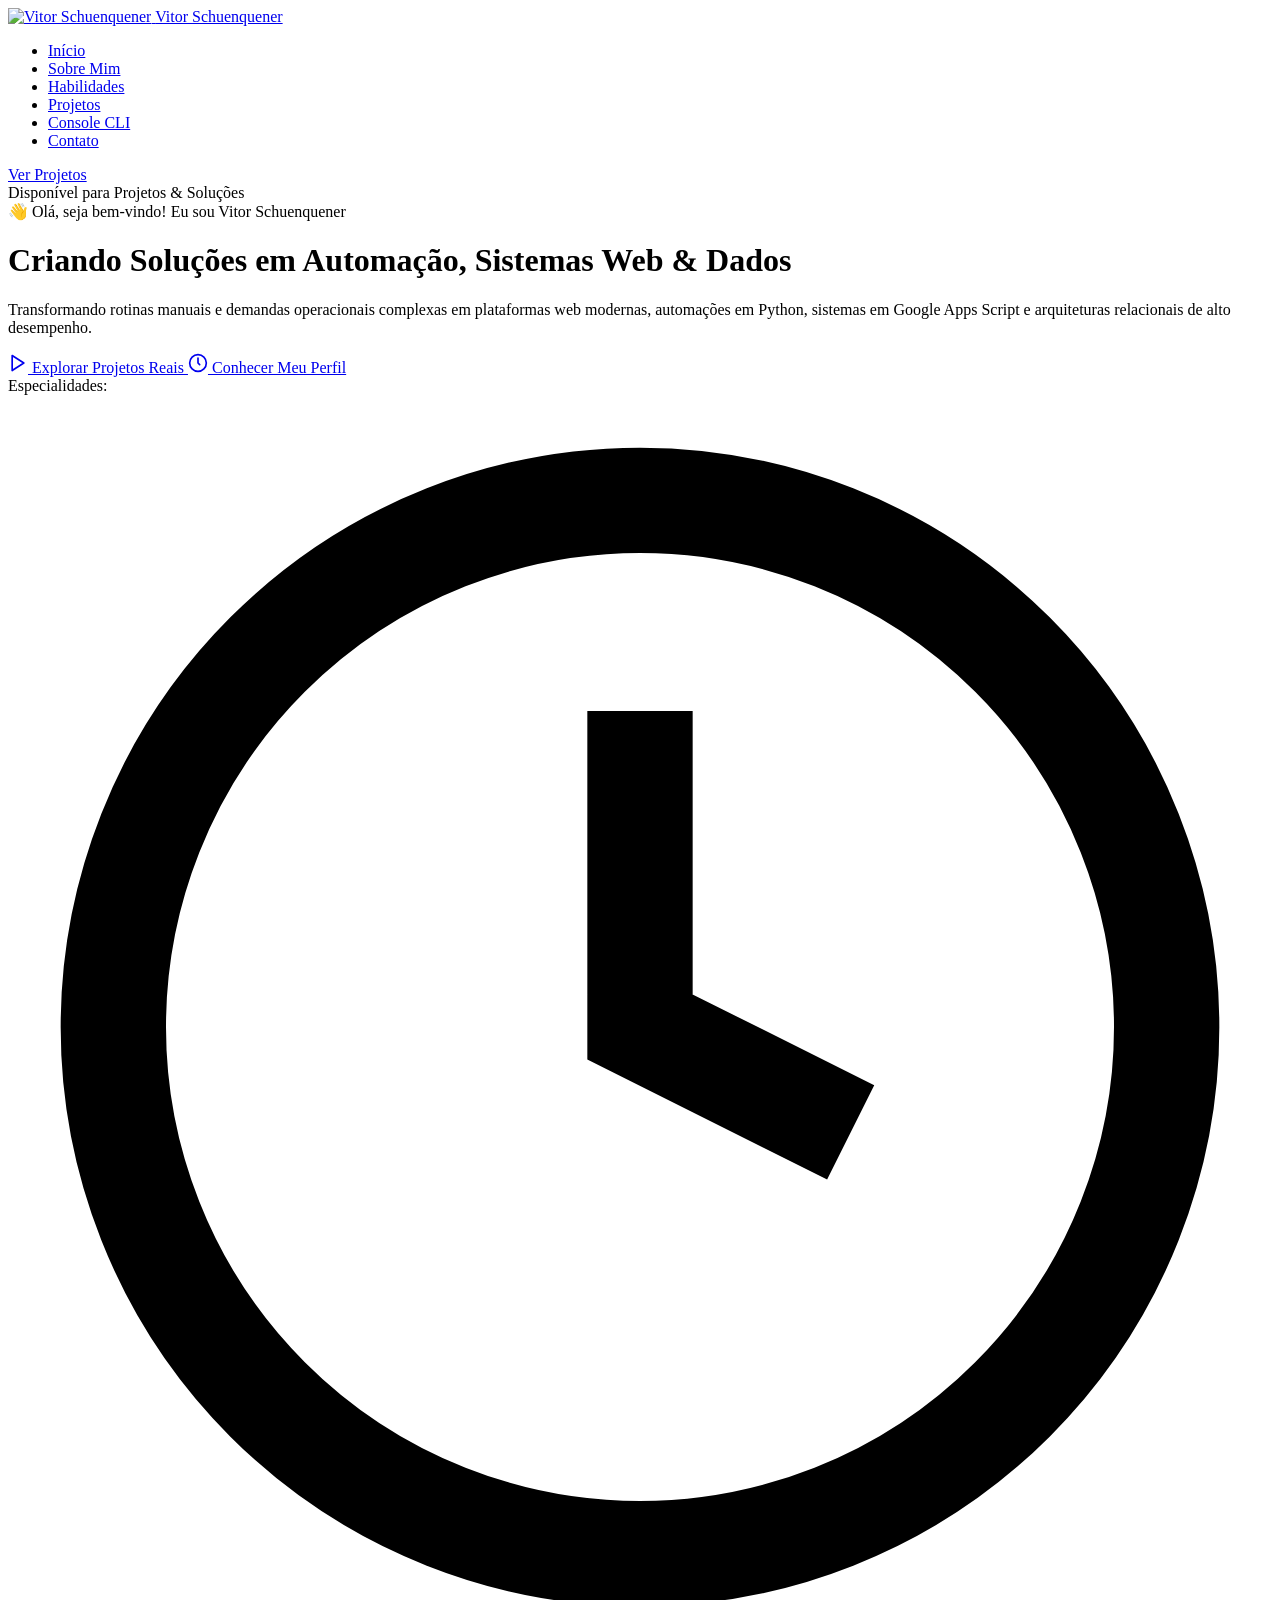
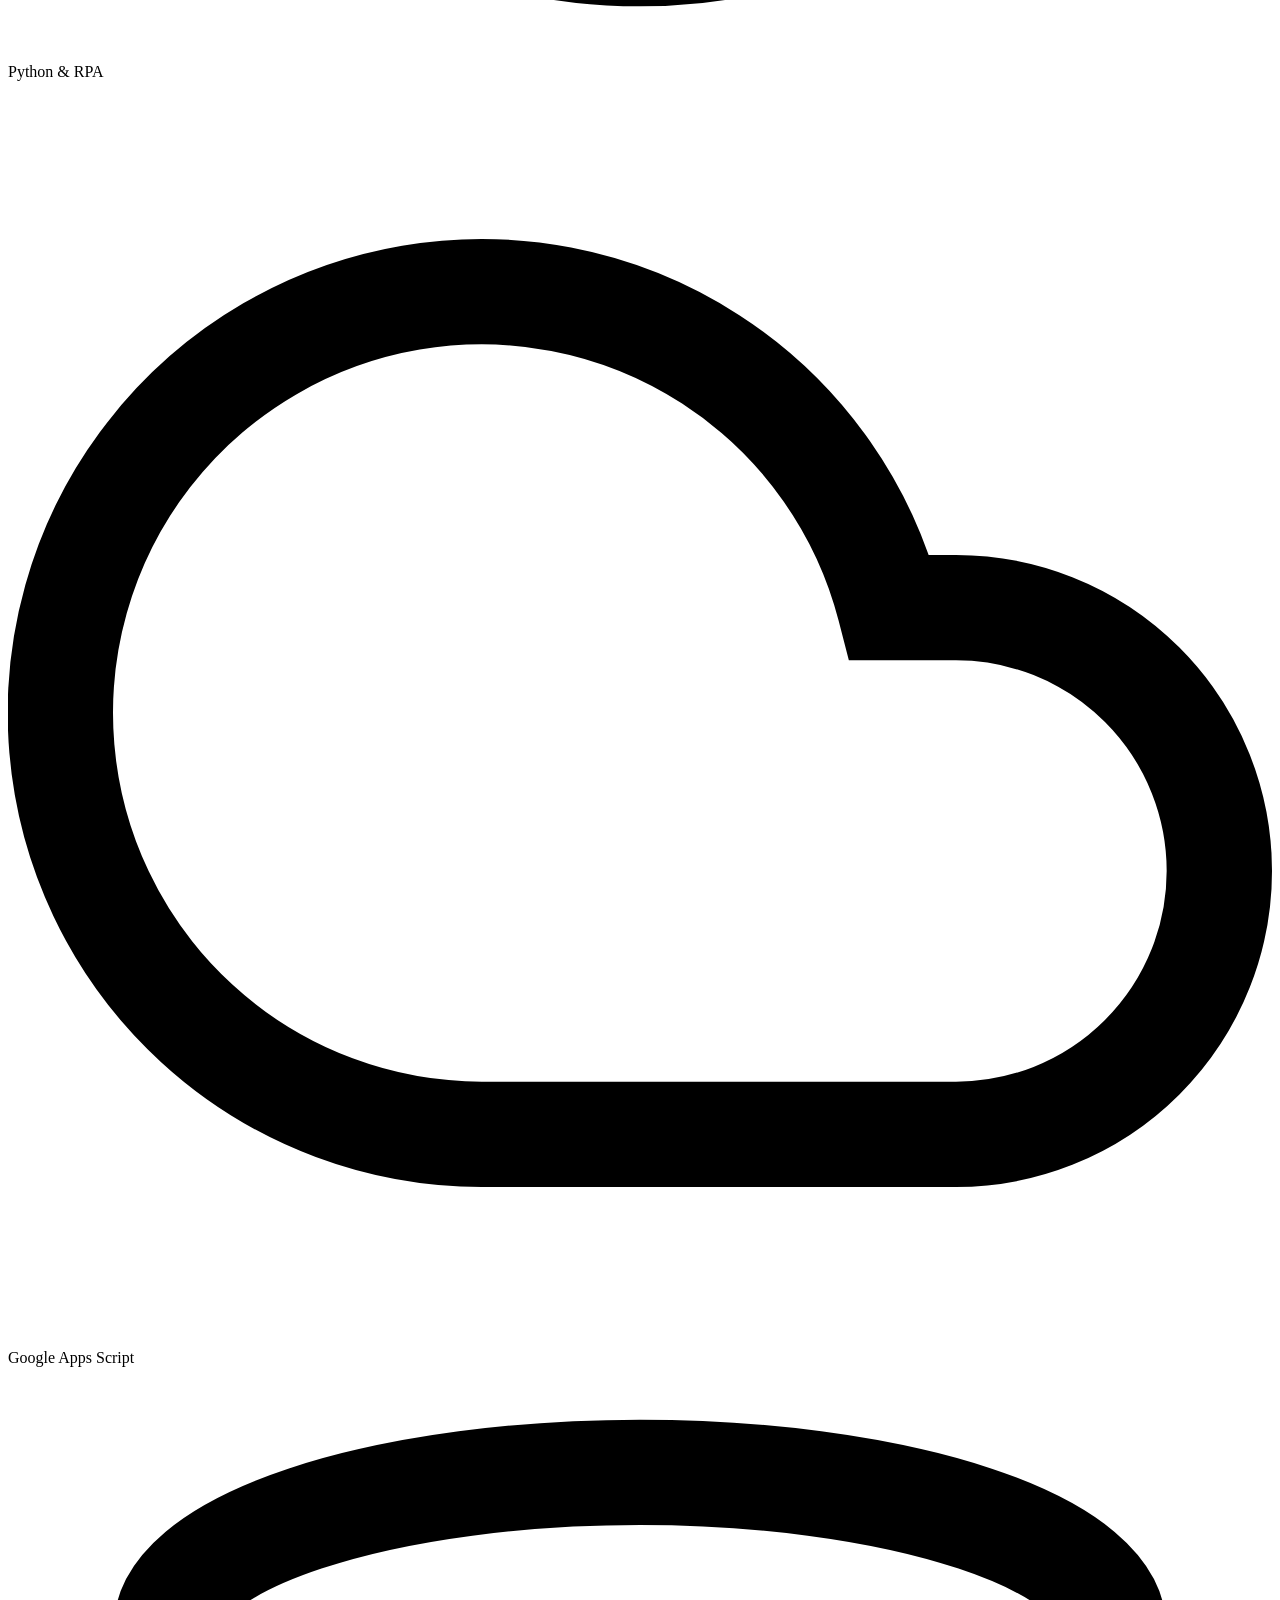
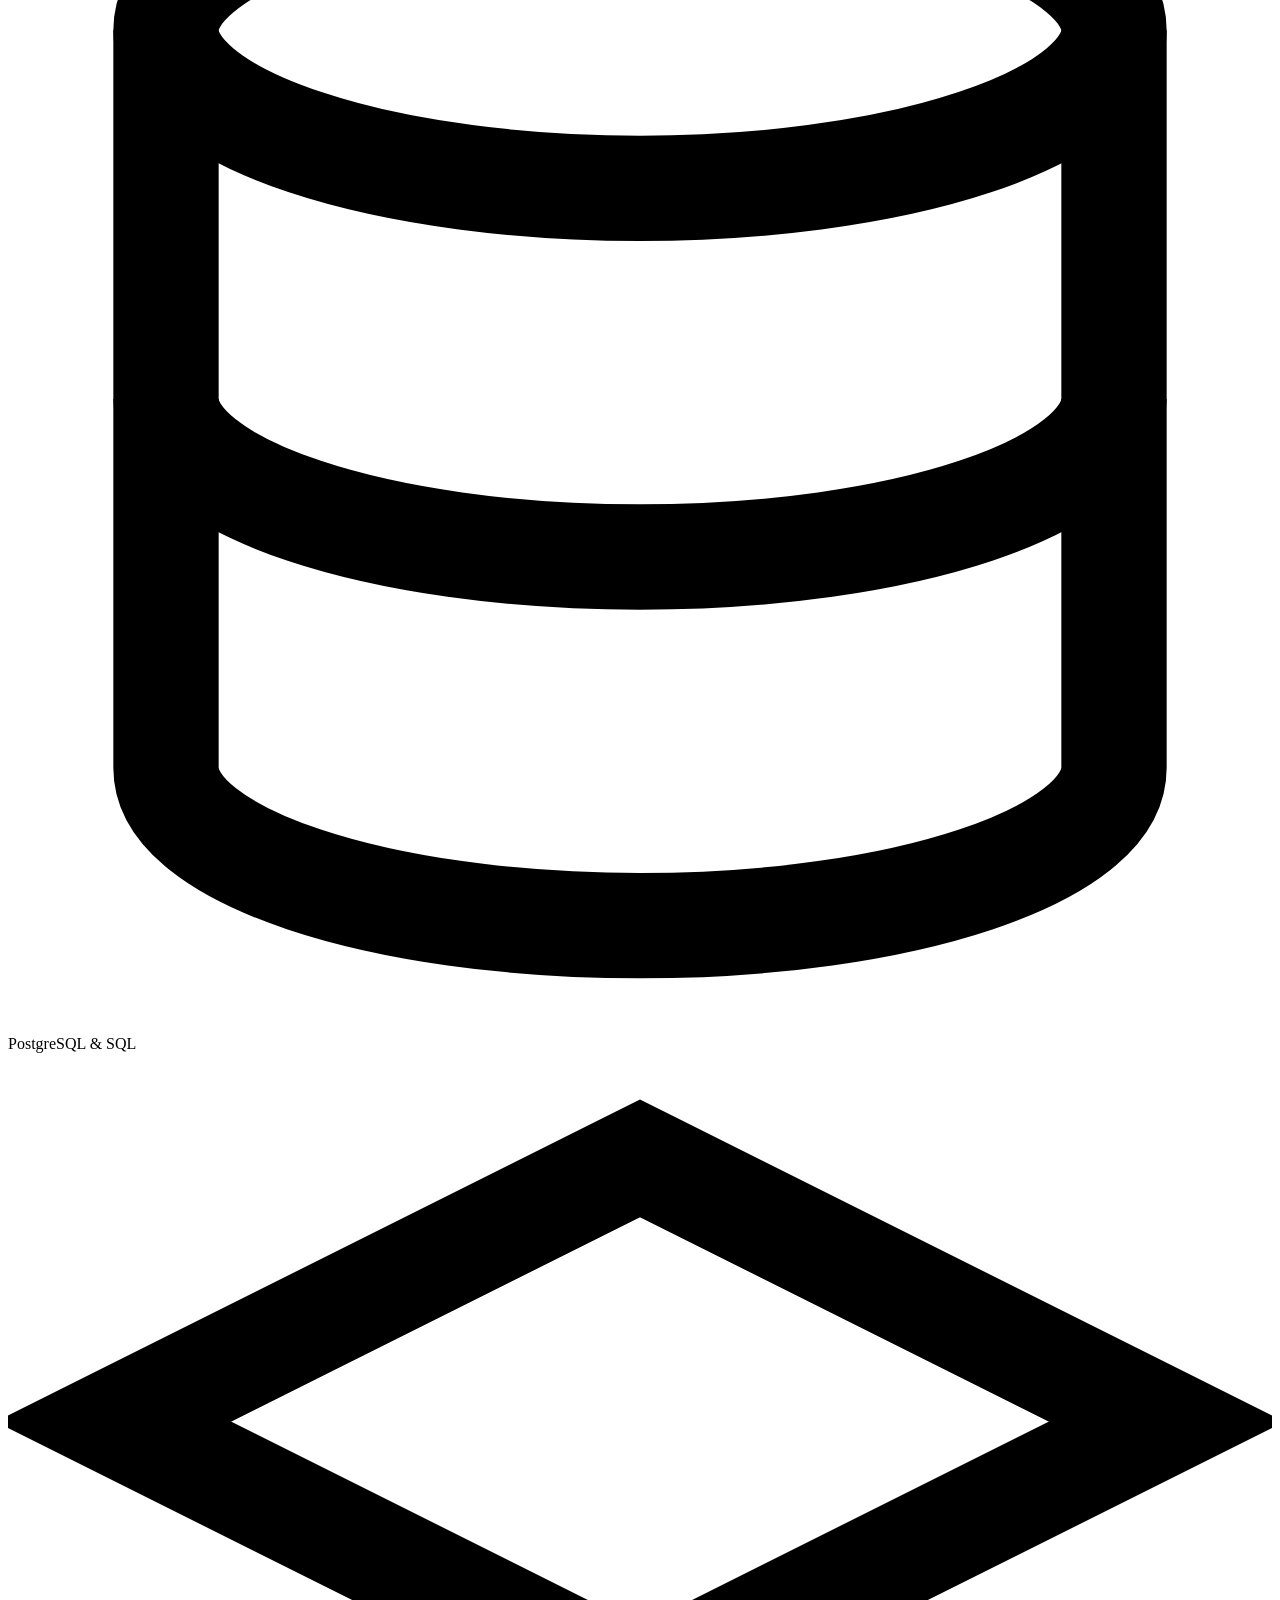
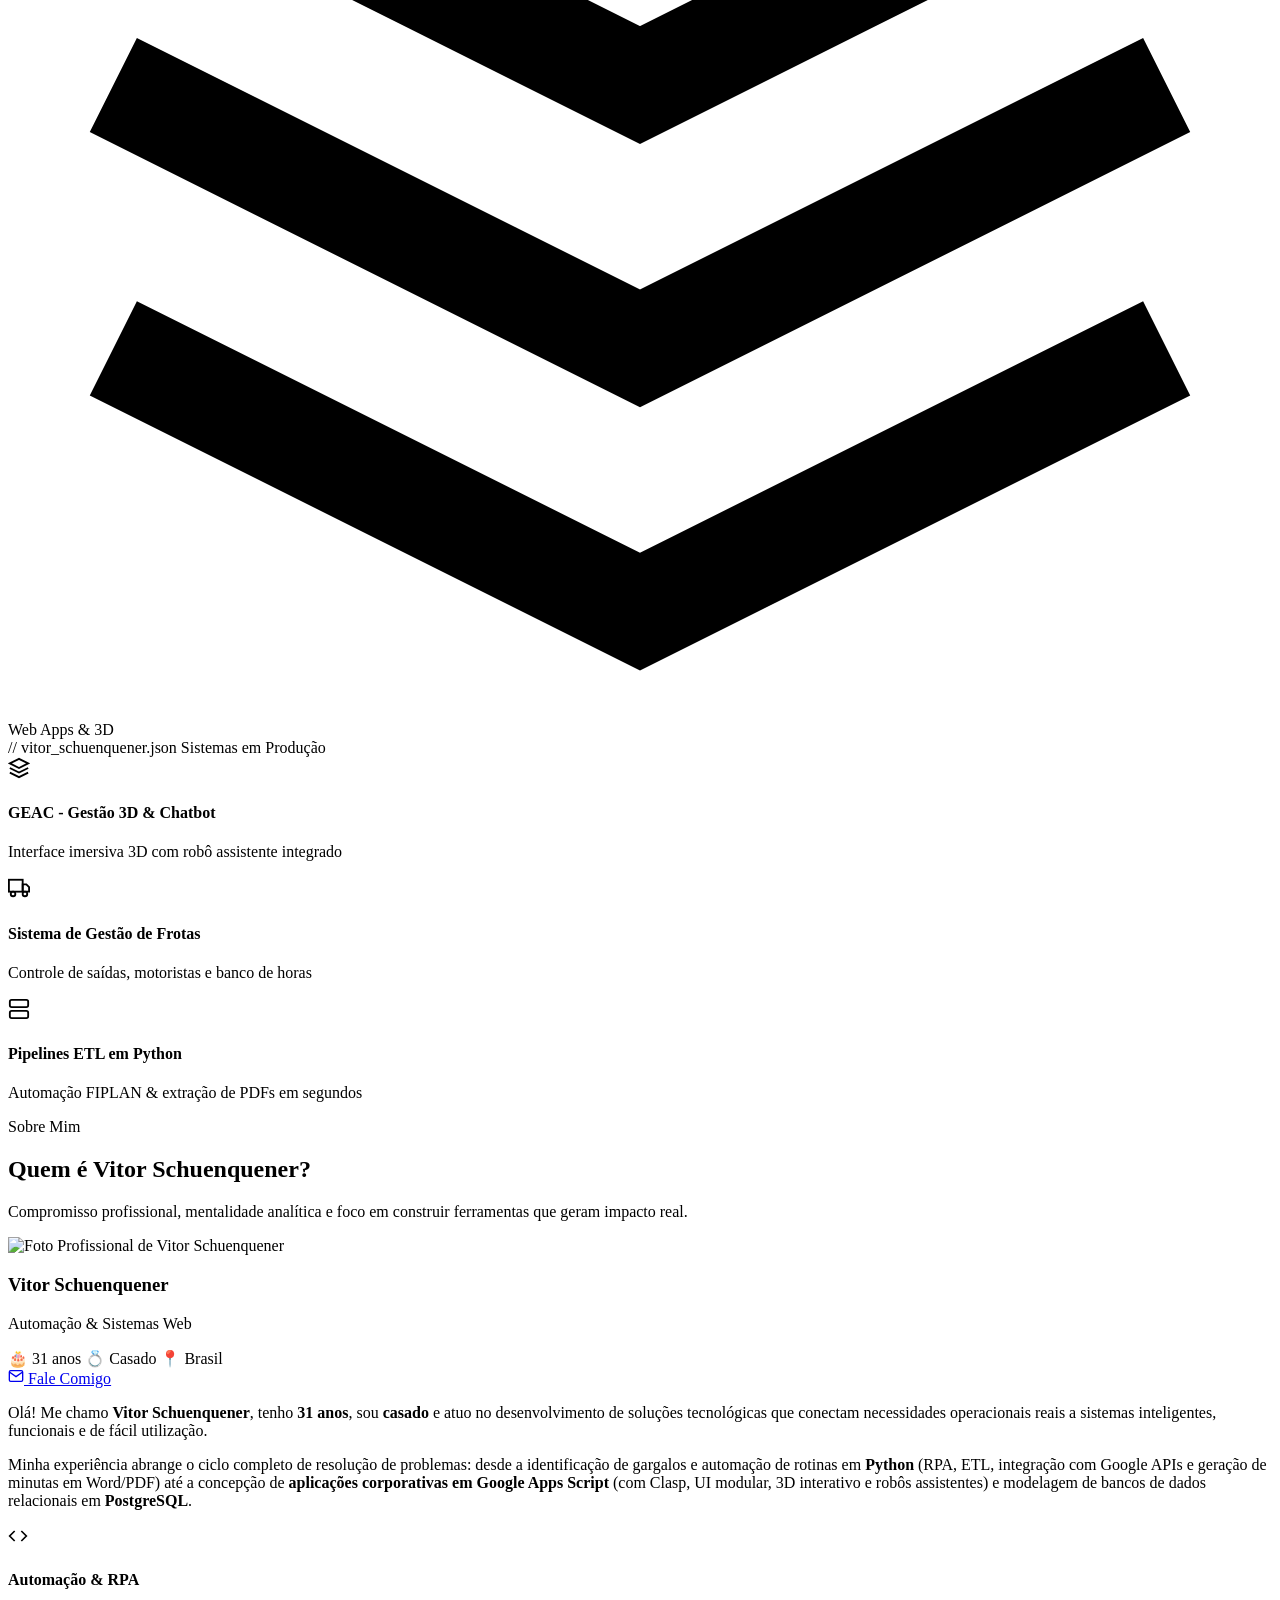
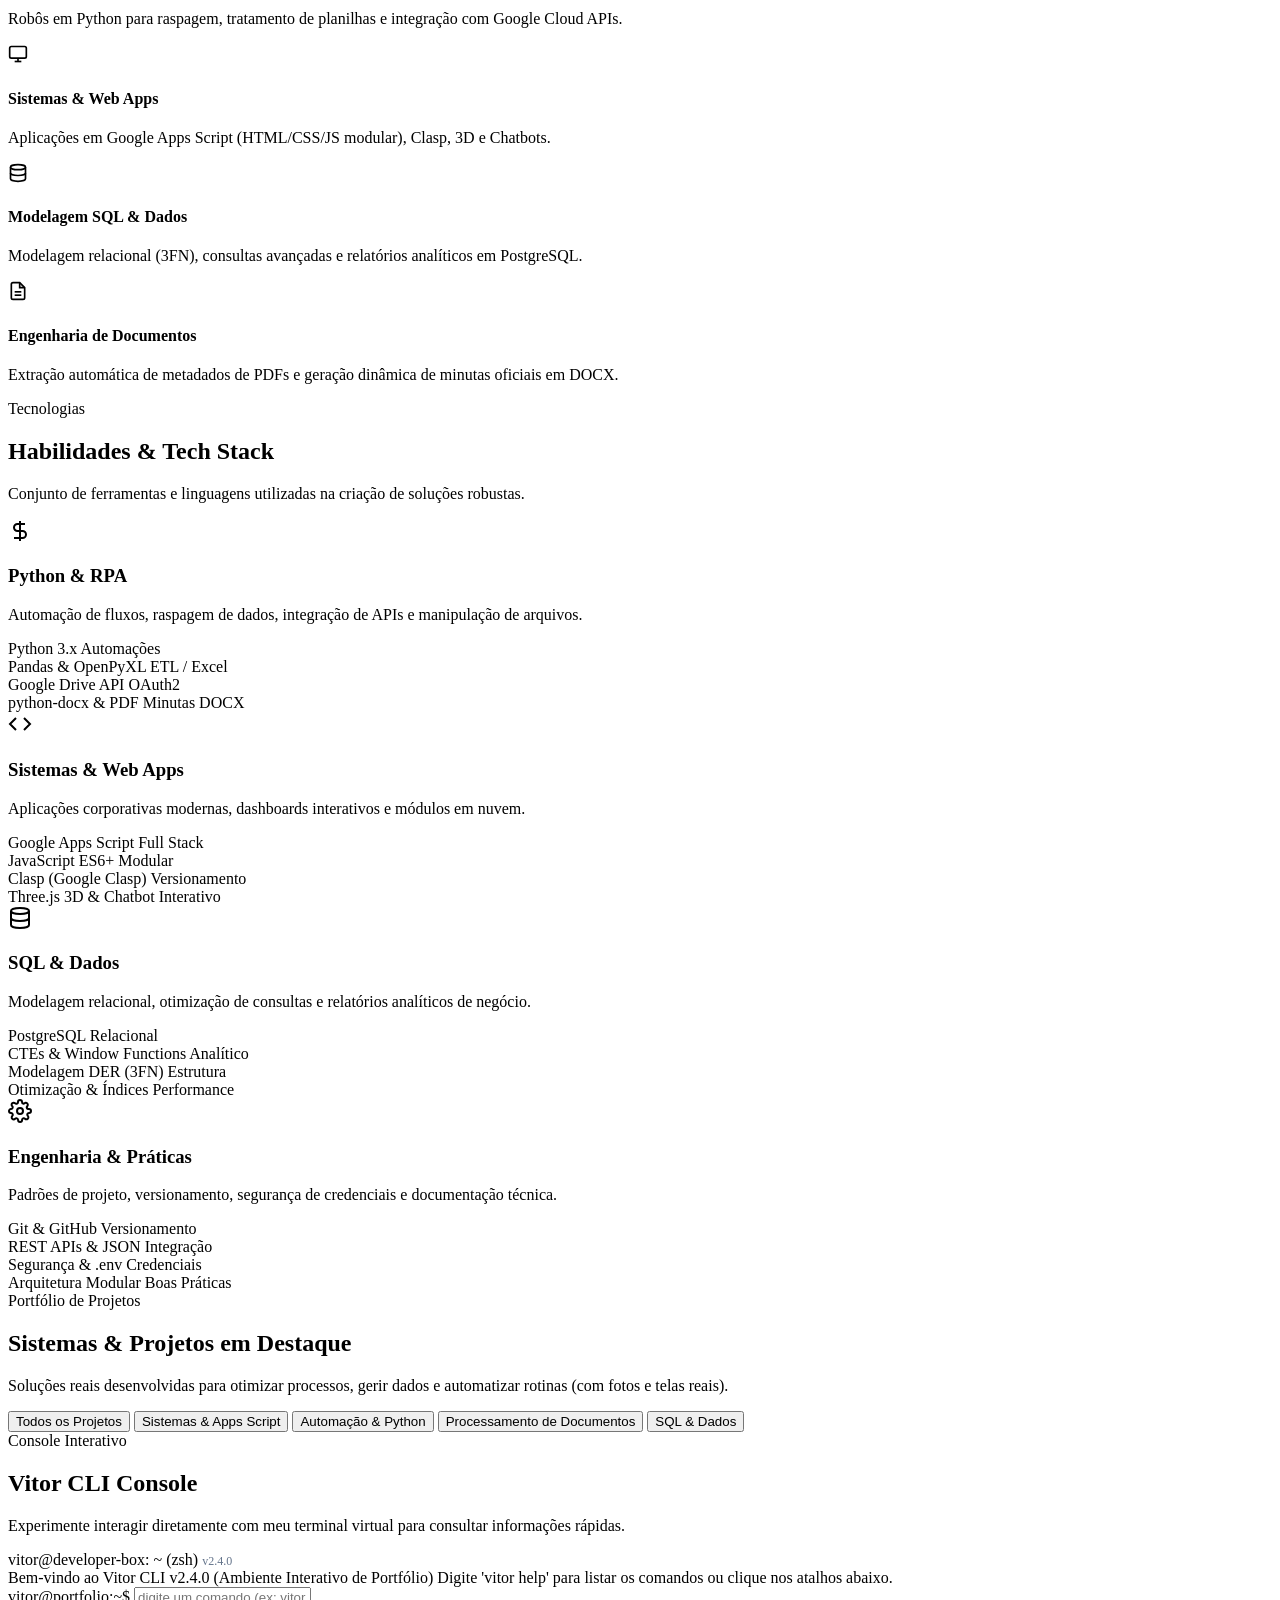
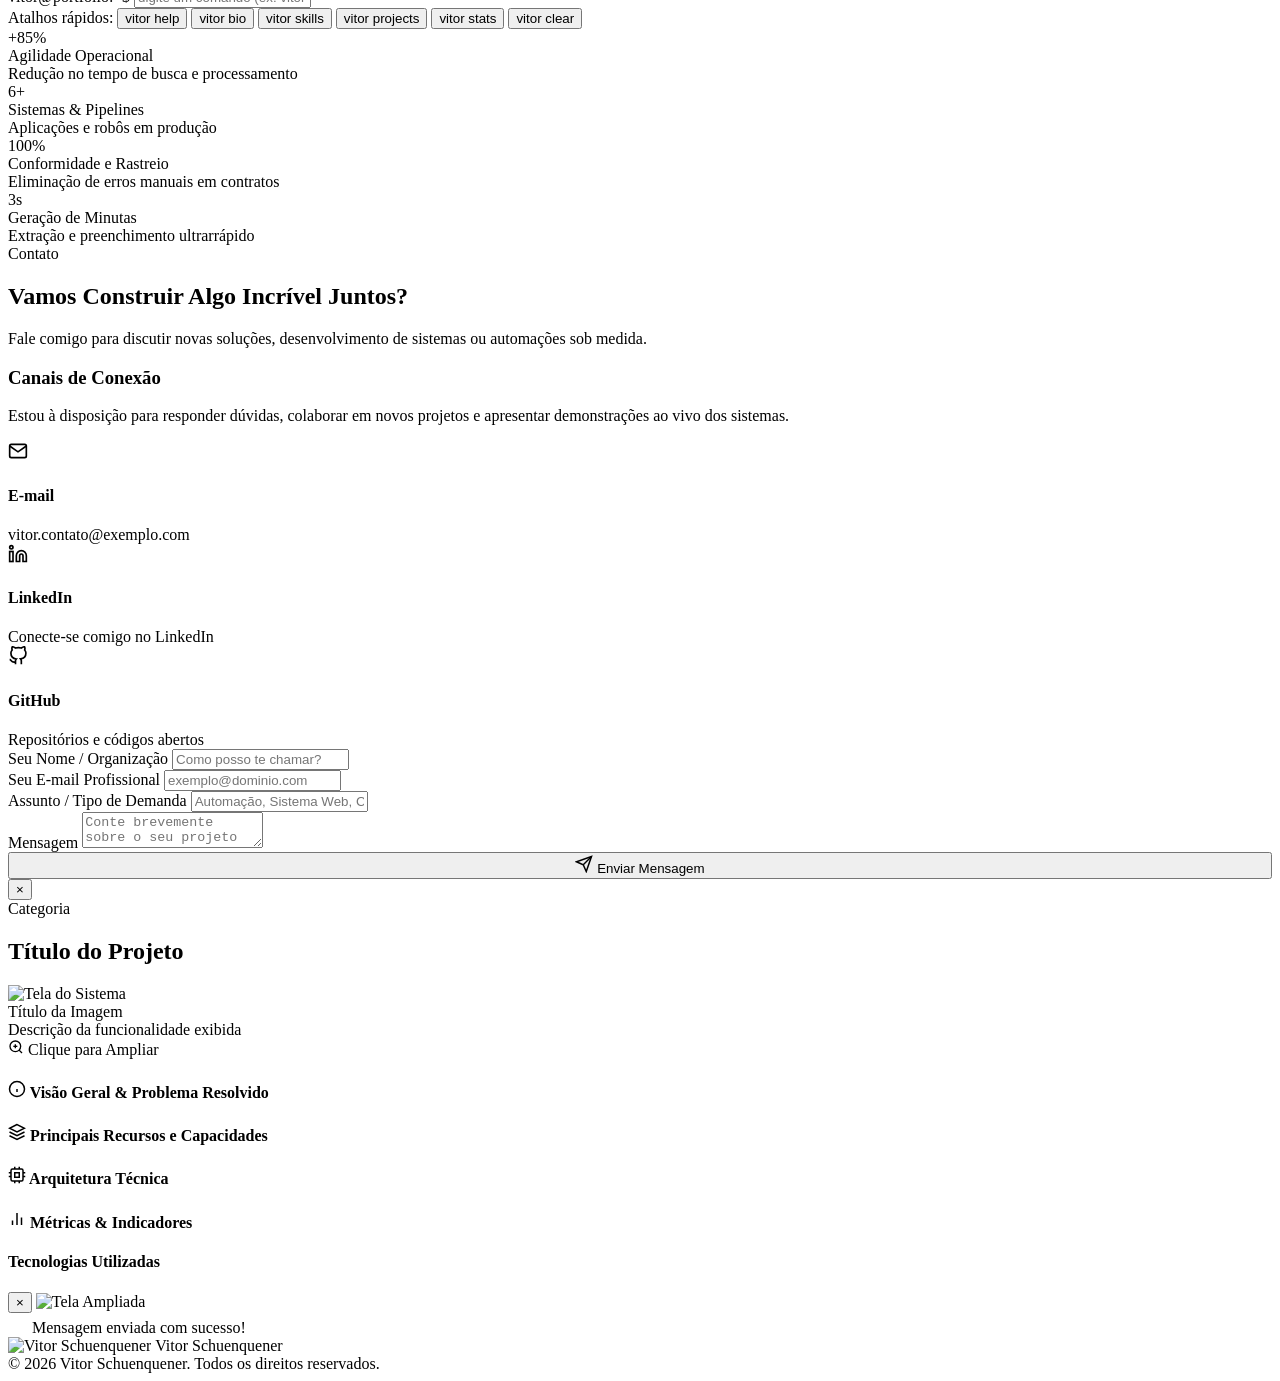
==== index.html @ 42707227 "Add files via upload" ====
<!DOCTYPE html>
<html lang="pt-BR">
<head>
  <meta charset="UTF-8">
  <meta name="viewport" content="width=device-width, initial-scale=1.0">
  <title>Vitor Schuenquener | Desenvolvedor, Automação & Sistemas Web</title>
  <meta name="description" content="Portfólio profissional de Vitor Schuenquener: Especialista em Automações RPA com Python, Sistemas Web Corporativos em Google Apps Script e Engenharia de Dados com SQL/PostgreSQL.">
  <meta name="keywords" content="Vitor Schuenquener, Desenvolvedor, Python, Google Apps Script, SQL, PostgreSQL, Automação, RPA, Three.js, Clasp, Portfólio">
  <meta name="author" content="Vitor Schuenquener">

  <!-- Open Graph -->
  <meta property="og:type" content="website">
  <meta property="og:title" content="Vitor Schuenquener | Portfólio de Automação, Sistemas & Dados">
  <meta property="og:description" content="Explore projetos corporativos reais: GEAC 3D, Sistema de Frotas, Automações FIPLAN e Modelagem SQL.">
  
  <!-- Google Fonts: Outfit & JetBrains Mono -->
  <link rel="preconnect" href="https://fonts.googleapis.com">
  <link rel="preconnect" href="https://fonts.gstatic.com" crossorigin>
  <link href="https://fonts.googleapis.com/css2?family=JetBrains+Mono:wght@400;500;700&family=Outfit:wght@300;400;500;600;700;800&display=swap" rel="stylesheet">
  
  <script type="module" src="https://unpkg.com/@splinetool/viewer/build/spline-viewer.js"></script>
  <!-- CSS Stylesheet -->
  <link rel="stylesheet" href="css/style.css">
</head>
<body>

  <!-- Ambient Glow Background Effects -->
  <div class="bg-glow-orb orb-1"></div>
  <div class="bg-glow-orb orb-2"></div>
  <div class="bg-glow-orb orb-3"></div>
  <div class="bg-grid-pattern"></div>

  <!-- ================= NAVBAR ================= -->
  <nav class="navbar" id="navbar">
    <div class="nav-container">
      <a href="#hero" class="nav-logo">
        <img src="assets/vitor_schuenquener.jpeg" alt="Vitor Schuenquener" class="nav-avatar">
        <span>Vitor Schuenquener</span>
      </a>

      <ul class="nav-links" id="nav-links">
        <li><a href="#hero" class="nav-link active">Início</a></li>
        <li><a href="#about" class="nav-link">Sobre Mim</a></li>
        <li><a href="#skills" class="nav-link">Habilidades</a></li>
        <li><a href="#projects" class="nav-link">Projetos</a></li>
        <li><a href="#terminal" class="nav-link">Console CLI</a></li>
        <li><a href="#contact" class="nav-link">Contato</a></li>
      </ul>

      <div class="nav-cta">
        <a href="#projects" class="btn btn-primary btn-sm">Ver Projetos</a>
      </div>
    </div>
  </nav>

  <!-- ================= HERO SECTION ================= -->
  <header class="hero" id="hero">
    <!-- Spline 3D Interactive Background Scene -->
    <div class="hero-spline-bg" id="hero-spline-bg">
      <spline-viewer url="https://prod.spline.design/kZDDjO5HuC9GJUM2/scene.splinecode"></spline-viewer>
    </div>
    <div class="hero-spline-overlay"></div>

    <div class="container">
      <div class="hero-grid">
        <div class="hero-content">
          <div class="hero-status">
            <span class="status-dot"></span>
            Disponível para Projetos & Soluções
          </div>

          <div class="hero-greeting">
            <span>👋 Olá, seja bem-vindo! Eu sou Vitor Schuenquener</span>
          </div>
          
          <h1 class="hero-title">
            Criando Soluções em <span class="gradient-text">Automação</span>, Sistemas Web & <span class="gradient-text-alt">Dados</span>
          </h1>
          
          <p class="hero-subtitle">
            Transformando rotinas manuais e demandas operacionais complexas em plataformas web modernas, automações em Python, sistemas em Google Apps Script e arquiteturas relacionais de alto desempenho.
          </p>

          <div class="hero-buttons">
            <a href="#projects" class="btn btn-primary">
              <svg width="20" height="20" viewBox="0 0 24 24" fill="none" stroke="currentColor" stroke-width="2" stroke-linecap="round" stroke-linejoin="round"><polygon points="5 3 19 12 5 21 5 3"></polygon></svg>
              Explorar Projetos Reais
            </a>
            <a href="#about" class="btn btn-secondary">
              <svg width="20" height="20" viewBox="0 0 24 24" fill="none" stroke="currentColor" stroke-width="2" stroke-linecap="round" stroke-linejoin="round"><circle cx="12" cy="12" r="10"></circle><polyline points="12 6 12 12 14 14"></polyline></svg>
              Conhecer Meu Perfil
            </a>
          </div>

          <div class="hero-stack-preview">
            <span class="stack-label">Especialidades:</span>
            <div class="stack-badges">
              <span class="stack-badge">
                <svg viewBox="0 0 24 24" fill="none" stroke="currentColor" stroke-width="2"><circle cx="12" cy="12" r="10"></circle><polyline points="12 6 12 12 16 14"></polyline></svg>
                Python & RPA
              </span>
              <span class="stack-badge">
                <svg viewBox="0 0 24 24" fill="none" stroke="currentColor" stroke-width="2"><path d="M18 10h-1.26A8 8 0 1 0 9 20h9a5 5 0 0 0 0-10z"></path></svg>
                Google Apps Script
              </span>
              <span class="stack-badge">
                <svg viewBox="0 0 24 24" fill="none" stroke="currentColor" stroke-width="2"><ellipse cx="12" cy="5" rx="9" ry="3"></ellipse><path d="M21 12c0 1.66-4 3-9 3s-9-1.34-9-3"></path><path d="M3 5v14c0 1.66 4 3 9 3s9-1.34 9-3V5"></path></svg>
                PostgreSQL & SQL
              </span>
              <span class="stack-badge">
                <svg viewBox="0 0 24 24" fill="none" stroke="currentColor" stroke-width="2"><polygon points="12 2 2 7 12 12 22 7 12 2"></polygon><polyline points="2 17 12 22 22 17"></polyline><polyline points="2 12 12 17 22 12"></polyline></svg>
                Web Apps & 3D
              </span>
            </div>
          </div>
        </div>

        <div class="hero-card-preview">
          <div class="glass-panel hero-glass-card">
            <div class="hero-card-header">
              <span class="card-tag">// vitor_schuenquener.json</span>
              <span class="card-live-badge">
                <span class="status-dot"></span> Sistemas em Produção
              </span>
            </div>

            <div class="hero-metrics-list">
              <div class="hero-metric-item">
                <div class="metric-icon-box">
                  <svg width="22" height="22" viewBox="0 0 24 24" fill="none" stroke="currentColor" stroke-width="2"><polygon points="12 2 2 7 12 12 22 7 12 2"></polygon><polyline points="2 17 12 22 22 17"></polyline><polyline points="2 12 12 17 22 12"></polyline></svg>
                </div>
                <div class="metric-info">
                  <h4>GEAC - Gestão 3D & Chatbot</h4>
                  <p>Interface imersiva 3D com robô assistente integrado</p>
                </div>
              </div>

              <div class="hero-metric-item">
                <div class="metric-icon-box purple">
                  <svg width="22" height="22" viewBox="0 0 24 24" fill="none" stroke="currentColor" stroke-width="2"><rect x="1" y="3" width="15" height="13"></rect><polygon points="16 8 20 8 23 11 23 16 16 16 16 8"></polygon><circle cx="5.5" cy="18.5" r="2.5"></circle><circle cx="18.5" cy="18.5" r="2.5"></circle></svg>
                </div>
                <div class="metric-info">
                  <h4>Sistema de Gestão de Frotas</h4>
                  <p>Controle de saídas, motoristas e banco de horas</p>
                </div>
              </div>

              <div class="hero-metric-item">
                <div class="metric-icon-box emerald">
                  <svg width="22" height="22" viewBox="0 0 24 24" fill="none" stroke="currentColor" stroke-width="2"><rect x="2" y="2" width="20" height="8" rx="2" ry="2"></rect><rect x="2" y="14" width="20" height="8" rx="2" ry="2"></rect><line x1="6" y1="6" x2="6.01" y2="6"></line><line x1="6" y1="18" x2="6.01" y2="18"></line></svg>
                </div>
                <div class="metric-info">
                  <h4>Pipelines ETL em Python</h4>
                  <p>Automação FIPLAN & extração de PDFs em segundos</p>
                </div>
              </div>
            </div>
          </div>
        </div>
      </div>
    </div>
  </header>

  <!-- ================= ABOUT SECTION & PROFILE ================= -->
  <section class="about" id="about">
    <div class="container">
      <div class="section-header">
        <span class="section-badge">Sobre Mim</span>
        <h2 class="section-title">Quem é <span class="gradient-text">Vitor Schuenquener</span>?</h2>
        <p class="section-subtitle">
          Compromisso profissional, mentalidade analítica e foco em construir ferramentas que geram impacto real.
        </p>
      </div>

      <div class="about-grid">
        <!-- Profile Card with Photo -->
        <div class="glass-panel profile-card">
          <div class="profile-photo-container">
            <div class="profile-photo-backdrop"></div>
            <img src="assets/vitor_schuenquener.jpeg" alt="Foto Profissional de Vitor Schuenquener" class="profile-photo-img">
          </div>

          <h3 class="profile-name">Vitor Schuenquener</h3>
          <p class="profile-role">Automação & Sistemas Web</p>

          <div class="profile-info-chips">
            <span class="info-chip">🎂 31 anos</span>
            <span class="info-chip">💍 Casado</span>
            <span class="info-chip">📍 Brasil</span>
          </div>

          <div class="profile-actions">
            <a href="#contact" class="btn btn-primary btn-sm" style="width: 100%;">
              <svg width="16" height="16" viewBox="0 0 24 24" fill="none" stroke="currentColor" stroke-width="2"><path d="M4 4h16c1.1 0 2 .9 2 2v12c0 1.1-.9 2-2 2H4c-1.1 0-2-.9-2-2V6c0-1.1.9-2 2-2z"></path><polyline points="22,6 12,13 2,6"></polyline></svg>
              Fale Comigo
            </a>
          </div>
        </div>

        <!-- Bio Details & Pillars -->
        <div class="glass-panel about-text-card">
          <div>
            <p class="about-intro">
              Olá! Me chamo <strong>Vitor Schuenquener</strong>, tenho <strong>31 anos</strong>, sou <strong>casado</strong> e atuo no desenvolvimento de soluções tecnológicas que conectam necessidades operacionais reais a sistemas inteligentes, funcionais e de fácil utilização.
            </p>
            <p class="about-details">
              Minha experiência abrange o ciclo completo de resolução de problemas: desde a identificação de gargalos e automação de rotinas em <strong>Python</strong> (RPA, ETL, integração com Google APIs e geração de minutas em Word/PDF) até a concepção de <strong>aplicações corporativas em Google Apps Script</strong> (com Clasp, UI modular, 3D interativo e robôs assistentes) e modelagem de bancos de dados relacionais em <strong>PostgreSQL</strong>.
            </p>
          </div>

          <div class="about-pillars-grid">
            <div class="pillar-card">
              <div class="pillar-icon">
                <svg width="20" height="20" viewBox="0 0 24 24" fill="none" stroke="currentColor" stroke-width="2"><polyline points="16 18 22 12 16 6"></polyline><polyline points="8 6 2 12 8 18"></polyline></svg>
              </div>
              <h4>Automação & RPA</h4>
              <p>Robôs em Python para raspagem, tratamento de planilhas e integração com Google Cloud APIs.</p>
            </div>

            <div class="pillar-card">
              <div class="pillar-icon">
                <svg width="20" height="20" viewBox="0 0 24 24" fill="none" stroke="currentColor" stroke-width="2"><rect x="2" y="3" width="20" height="14" rx="2" ry="2"></rect><line x1="8" y1="21" x2="16" y2="21"></line><line x1="12" y1="17" x2="12" y2="21"></line></svg>
              </div>
              <h4>Sistemas & Web Apps</h4>
              <p>Aplicações em Google Apps Script (HTML/CSS/JS modular), Clasp, 3D e Chatbots.</p>
            </div>

            <div class="pillar-card">
              <div class="pillar-icon">
                <svg width="20" height="20" viewBox="0 0 24 24" fill="none" stroke="currentColor" stroke-width="2"><ellipse cx="12" cy="5" rx="9" ry="3"></ellipse><path d="M21 12c0 1.66-4 3-9 3s-9-1.34-9-3"></path><path d="M3 5v14c0 1.66 4 3 9 3s9-1.34 9-3V5"></path></svg>
              </div>
              <h4>Modelagem SQL & Dados</h4>
              <p>Modelagem relacional (3FN), consultas avançadas e relatórios analíticos em PostgreSQL.</p>
            </div>

            <div class="pillar-card">
              <div class="pillar-icon">
                <svg width="20" height="20" viewBox="0 0 24 24" fill="none" stroke="currentColor" stroke-width="2"><path d="M14 2H6a2 2 0 0 0-2 2v16a2 2 0 0 0 2 2h12a2 2 0 0 0 2-2V8z"></path><polyline points="14 2 14 8 20 8"></polyline><line x1="16" y1="13" x2="8" y2="13"></line><line x1="16" y1="17" x2="8" y2="17"></line></svg>
              </div>
              <h4>Engenharia de Documentos</h4>
              <p>Extração automática de metadados de PDFs e geração dinâmica de minutas oficiais em DOCX.</p>
            </div>
          </div>
        </div>
      </div>
    </div>
  </section>

  <!-- ================= SKILLS SECTION ================= -->
  <section class="skills" id="skills">
    <div class="container">
      <div class="section-header">
        <span class="section-badge">Tecnologias</span>
        <h2 class="section-title">Habilidades & <span class="gradient-text">Tech Stack</span></h2>
        <p class="section-subtitle">Conjunto de ferramentas e linguagens utilizadas na criação de soluções robustas.</p>
      </div>

      <div class="skills-grid">
        <div class="glass-panel skill-category-card">
          <div class="skill-card-header">
            <div class="skill-cat-icon">
              <svg width="24" height="24" viewBox="0 0 24 24" fill="none" stroke="currentColor" stroke-width="2"><path d="M12 2v20M17 5H9.5a3.5 3.5 0 0 0 0 7h5a3.5 3.5 0 0 1 0 7H6"></path></svg>
            </div>
            <div>
              <h3>Python & RPA</h3>
            </div>
          </div>
          <p class="skill-card-desc">Automação de fluxos, raspagem de dados, integração de APIs e manipulação de arquivos.</p>
          <div class="skill-items-list">
            <div class="skill-chip-tag">
              <span>Python 3.x</span>
              <span class="badge-level">Automações</span>
            </div>
            <div class="skill-chip-tag">
              <span>Pandas & OpenPyXL</span>
              <span class="badge-level">ETL / Excel</span>
            </div>
            <div class="skill-chip-tag">
              <span>Google Drive API</span>
              <span class="badge-level">OAuth2</span>
            </div>
            <div class="skill-chip-tag">
              <span>python-docx & PDF</span>
              <span class="badge-level">Minutas DOCX</span>
            </div>
          </div>
        </div>

        <div class="glass-panel skill-category-card">
          <div class="skill-card-header">
            <div class="skill-cat-icon">
              <svg width="24" height="24" viewBox="0 0 24 24" fill="none" stroke="currentColor" stroke-width="2"><polyline points="16 18 22 12 16 6"></polyline><polyline points="8 6 2 12 8 18"></polyline></svg>
            </div>
            <div>
              <h3>Sistemas & Web Apps</h3>
            </div>
          </div>
          <p class="skill-card-desc">Aplicações corporativas modernas, dashboards interativos e módulos em nuvem.</p>
          <div class="skill-items-list">
            <div class="skill-chip-tag">
              <span>Google Apps Script</span>
              <span class="badge-level">Full Stack</span>
            </div>
            <div class="skill-chip-tag">
              <span>JavaScript ES6+</span>
              <span class="badge-level">Modular</span>
            </div>
            <div class="skill-chip-tag">
              <span>Clasp (Google Clasp)</span>
              <span class="badge-level">Versionamento</span>
            </div>
            <div class="skill-chip-tag">
              <span>Three.js 3D & Chatbot</span>
              <span class="badge-level">Interativo</span>
            </div>
          </div>
        </div>

        <div class="glass-panel skill-category-card">
          <div class="skill-card-header">
            <div class="skill-cat-icon">
              <svg width="24" height="24" viewBox="0 0 24 24" fill="none" stroke="currentColor" stroke-width="2"><ellipse cx="12" cy="5" rx="9" ry="3"></ellipse><path d="M21 12c0 1.66-4 3-9 3s-9-1.34-9-3"></path><path d="M3 5v14c0 1.66 4 3 9 3s9-1.34 9-3V5"></path></svg>
            </div>
            <div>
              <h3>SQL & Dados</h3>
            </div>
          </div>
          <p class="skill-card-desc">Modelagem relacional, otimização de consultas e relatórios analíticos de negócio.</p>
          <div class="skill-items-list">
            <div class="skill-chip-tag">
              <span>PostgreSQL</span>
              <span class="badge-level">Relacional</span>
            </div>
            <div class="skill-chip-tag">
              <span>CTEs & Window Functions</span>
              <span class="badge-level">Analítico</span>
            </div>
            <div class="skill-chip-tag">
              <span>Modelagem DER (3FN)</span>
              <span class="badge-level">Estrutura</span>
            </div>
            <div class="skill-chip-tag">
              <span>Otimização & Índices</span>
              <span class="badge-level">Performance</span>
            </div>
          </div>
        </div>

        <div class="glass-panel skill-category-card">
          <div class="skill-card-header">
            <div class="skill-cat-icon">
              <svg width="24" height="24" viewBox="0 0 24 24" fill="none" stroke="currentColor" stroke-width="2"><circle cx="12" cy="12" r="3"></circle><path d="M19.4 15a1.65 1.65 0 0 0 .33 1.82l.06.06a2 2 0 0 1 0 2.83 2 2 0 0 1-2.83 0l-.06-.06a1.65 1.65 0 0 0-1.82-.33 1.65 1.65 0 0 0-1 1.51V21a2 2 0 0 1-2 2 2 2 0 0 1-2-2v-.09A1.65 1.65 0 0 0 9 19.4a1.65 1.65 0 0 0-1.82.33l-.06.06a2 2 0 0 1-2.83 0 2 2 0 0 1 0-2.83l.06-.06a1.65 1.65 0 0 0 .33-1.82 1.65 1.65 0 0 0-1.51-1H3a2 2 0 0 1-2-2 2 2 0 0 1 2-2h.09A1.65 1.65 0 0 0 4.6 9a1.65 1.65 0 0 0-.33-1.82l-.06-.06a2 2 0 0 1 0-2.83 2 2 0 0 1 2.83 0l.06.06a1.65 1.65 0 0 0 1.82.33H9a1.65 1.65 0 0 0 1-1.51V3a2 2 0 0 1 2-2 2 2 0 0 1 2 2v.09a1.65 1.65 0 0 0 1.51 1.65 1.65 0 0 0 1.82-.33l.06-.06a2 2 0 0 1 2.83 0 2 2 0 0 1 0 2.83l-.06.06a1.65 1.65 0 0 0-.33 1.82V9a1.65 1.65 0 0 0 1.51 1H21a2 2 0 0 1 2 2 2 2 0 0 1-2 2h-.09a1.65 1.65 0 0 0-1.51 1z"></path></svg>
            </div>
            <div>
              <h3>Engenharia & Práticas</h3>
            </div>
          </div>
          <p class="skill-card-desc">Padrões de projeto, versionamento, segurança de credenciais e documentação técnica.</p>
          <div class="skill-items-list">
            <div class="skill-chip-tag">
              <span>Git & GitHub</span>
              <span class="badge-level">Versionamento</span>
            </div>
            <div class="skill-chip-tag">
              <span>REST APIs & JSON</span>
              <span class="badge-level">Integração</span>
            </div>
            <div class="skill-chip-tag">
              <span>Segurança & .env</span>
              <span class="badge-level">Credenciais</span>
            </div>
            <div class="skill-chip-tag">
              <span>Arquitetura Modular</span>
              <span class="badge-level">Boas Práticas</span>
            </div>
          </div>
        </div>
      </div>
    </div>
  </section>

  <!-- ================= PROJECTS SECTION ================= -->
  <section class="projects" id="projects">
    <div class="container">
      <div class="section-header">
        <span class="section-badge">Portfólio de Projetos</span>
        <h2 class="section-title">Sistemas & <span class="gradient-text">Projetos em Destaque</span></h2>
        <p class="section-subtitle">Soluções reais desenvolvidas para otimizar processos, gerir dados e automatizar rotinas (com fotos e telas reais).</p>
      </div>

      <!-- Category Filter Tabs -->
      <div class="projects-filter-bar">
        <button class="filter-btn active" data-filter="all">Todos os Projetos</button>
        <button class="filter-btn" data-filter="apps-script">Sistemas & Apps Script</button>
        <button class="filter-btn" data-filter="automacao">Automação & Python</button>
        <button class="filter-btn" data-filter="documentos">Processamento de Documentos</button>
        <button class="filter-btn" data-filter="sql">SQL & Dados</button>
      </div>

      <!-- Dynamic Projects Container -->
      <div class="projects-grid" id="projects-grid">
        <!-- Rendered via JavaScript -->
      </div>
    </div>
  </section>

  <!-- ================= TERMINAL CLI SECTION ================= -->
  <section class="terminal-section" id="terminal">
    <div class="container">
      <div class="section-header">
        <span class="section-badge">Console Interativo</span>
        <h2 class="section-title">Vitor <span class="gradient-text-alt">CLI Console</span></h2>
        <p class="section-subtitle">Experimente interagir diretamente com meu terminal virtual para consultar informações rápidas.</p>
      </div>

      <div class="terminal-wrapper">
        <div class="terminal-window">
          <div class="terminal-header">
            <div class="terminal-dots">
              <span class="terminal-dot dot-red"></span>
              <span class="terminal-dot dot-yellow"></span>
              <span class="terminal-dot dot-green"></span>
            </div>
            <span class="terminal-title">vitor@developer-box: ~ (zsh)</span>
            <span style="font-size: 0.75rem; color: #64748b;">v2.4.0</span>
          </div>

          <div class="terminal-body" id="terminal-body">
            <div class="terminal-output" id="terminal-output">
Bem-vindo ao Vitor CLI v2.4.0 (Ambiente Interativo de Portfólio)
Digite 'vitor help' para listar os comandos ou clique nos atalhos abaixo.
            </div>

            <div class="terminal-prompt-row">
              <span class="terminal-prompt-symbol">vitor@portfolio:~$</span>
              <input type="text" id="terminal-input" class="terminal-input" placeholder="digite um comando (ex: vitor help)..." autocomplete="off" spellcheck="false">
            </div>
          </div>
        </div>

        <div class="terminal-hints-bar">
          <span class="hint-label">Atalhos rápidos:</span>
          <button class="cmd-pill" data-cmd="vitor help">vitor help</button>
          <button class="cmd-pill" data-cmd="vitor bio">vitor bio</button>
          <button class="cmd-pill" data-cmd="vitor skills">vitor skills</button>
          <button class="cmd-pill" data-cmd="vitor projects">vitor projects</button>
          <button class="cmd-pill" data-cmd="vitor stats">vitor stats</button>
          <button class="cmd-pill" data-cmd="vitor clear">vitor clear</button>
        </div>
      </div>
    </div>
  </section>

  <!-- ================= IMPACT STATS SECTION ================= -->
  <section class="stats" id="stats">
    <div class="container">
      <div class="stats-grid">
        <div class="glass-panel stat-box">
          <div class="stat-number" data-target="85">+85%</div>
          <div class="stat-label">Agilidade Operacional</div>
          <div class="stat-desc">Redução no tempo de busca e processamento</div>
        </div>

        <div class="glass-panel stat-box">
          <div class="stat-number" data-target="6">6+</div>
          <div class="stat-label">Sistemas & Pipelines</div>
          <div class="stat-desc">Aplicações e robôs em produção</div>
        </div>

        <div class="glass-panel stat-box">
          <div class="stat-number" data-target="100">100%</div>
          <div class="stat-label">Conformidade e Rastreio</div>
          <div class="stat-desc">Eliminação de erros manuais em contratos</div>
        </div>

        <div class="glass-panel stat-box">
          <div class="stat-number" data-target="3">3s</div>
          <div class="stat-label">Geração de Minutas</div>
          <div class="stat-desc">Extração e preenchimento ultrarrápido</div>
        </div>
      </div>
    </div>
  </section>

  <!-- ================= CONTACT SECTION ================= -->
  <section class="contact" id="contact">
    <div class="container">
      <div class="section-header">
        <span class="section-badge">Contato</span>
        <h2 class="section-title">Vamos Construir <span class="gradient-text">Algo Incrível Juntos?</span></h2>
        <p class="section-subtitle">Fale comigo para discutir novas soluções, desenvolvimento de sistemas ou automações sob medida.</p>
      </div>

      <div class="contact-grid">
        <div class="glass-panel contact-info-panel">
          <div>
            <h3>Canais de Conexão</h3>
            <p>Estou à disposição para responder dúvidas, colaborar em novos projetos e apresentar demonstrações ao vivo dos sistemas.</p>

            <div class="contact-channels">
              <div class="channel-item">
                <div class="channel-icon">
                  <svg width="20" height="20" viewBox="0 0 24 24" fill="none" stroke="currentColor" stroke-width="2"><path d="M4 4h16c1.1 0 2 .9 2 2v12c0 1.1-.9 2-2 2H4c-1.1 0-2-.9-2-2V6c0-1.1.9-2 2-2z"></path><polyline points="22,6 12,13 2,6"></polyline></svg>
                </div>
                <div class="channel-details">
                  <h4>E-mail</h4>
                  <span>vitor.contato@exemplo.com</span>
                </div>
              </div>

              <div class="channel-item">
                <div class="channel-icon">
                  <svg width="20" height="20" viewBox="0 0 24 24" fill="none" stroke="currentColor" stroke-width="2"><path d="M16 8a6 6 0 0 1 6 6v7h-4v-7a2 2 0 0 0-2-2 2 2 0 0 0-2 2v7h-4v-7a6 6 0 0 1 6-6z"></path><rect x="2" y="9" width="4" height="12"></rect><circle cx="4" cy="4" r="2"></circle></svg>
                </div>
                <div class="channel-details">
                  <h4>LinkedIn</h4>
                  <span>Conecte-se comigo no LinkedIn</span>
                </div>
              </div>

              <div class="channel-item">
                <div class="channel-icon">
                  <svg width="20" height="20" viewBox="0 0 24 24" fill="none" stroke="currentColor" stroke-width="2"><path d="M9 19c-5 1.5-5-2.5-7-3m14 6v-3.87a3.37 3.37 0 0 0-.94-2.61c3.14-.35 6.44-1.54 6.44-7A5.44 5.44 0 0 0 20 4.77 5.07 5.07 0 0 0 19.91 1S18.73.65 16 2.48a13.38 13.38 0 0 0-7 0C6.27.65 5.09 1 5.09 1A5.07 5.07 0 0 0 5 4.77a5.44 5.44 0 0 0-1.5 3.78c0 5.42 3.3 6.61 6.44 7A3.37 3.37 0 0 0 9 18.13V22"></path></svg>
                </div>
                <div class="channel-details">
                  <h4>GitHub</h4>
                  <span>Repositórios e códigos abertos</span>
                </div>
              </div>
            </div>
          </div>
        </div>

        <div class="glass-panel contact-form-panel">
          <form id="contact-form">
            <div class="form-group">
              <label for="name">Seu Nome / Organização</label>
              <input type="text" id="name" class="form-control" placeholder="Como posso te chamar?" required>
            </div>

            <div class="form-group">
              <label for="email">Seu E-mail Profissional</label>
              <input type="email" id="email" class="form-control" placeholder="exemplo@dominio.com" required>
            </div>

            <div class="form-group">
              <label for="subject">Assunto / Tipo de Demanda</label>
              <input type="text" id="subject" class="form-control" placeholder="Automação, Sistema Web, Consultoria..." required>
            </div>

            <div class="form-group">
              <label for="message">Mensagem</label>
              <textarea id="message" class="form-control" placeholder="Conte brevemente sobre o seu projeto ou necessidade..."></textarea>
            </div>

            <button type="submit" class="btn btn-primary" style="width: 100%;">
              <svg width="18" height="18" viewBox="0 0 24 24" fill="none" stroke="currentColor" stroke-width="2"><line x1="22" y1="2" x2="11" y2="13"></line><polygon points="22 2 15 22 11 13 2 9 22 2"></polygon></svg>
              Enviar Mensagem
            </button>
          </form>
        </div>
      </div>
    </div>
  </section>

  <!-- ================= PROJECT DETAILS MODAL ================= -->
  <div class="modal-overlay" id="project-modal" aria-hidden="true" role="dialog">
    <div class="modal-container">
      <button class="modal-close-btn" id="modal-close-btn" aria-label="Fechar Modal">&times;</button>
      
      <div class="modal-header">
        <span class="modal-badge" id="modal-badge">Categoria</span>
        <h2 class="modal-title" id="modal-title">Título do Projeto</h2>
      </div>

      <!-- Showcase de Fotos Reais do Sistema -->
      <div class="modal-gallery-showcase" id="modal-gallery-wrapper">
        <div class="gallery-main-view" id="gallery-main-box" title="Clique para ampliar em tela cheia">
          <img id="gallery-main-img" src="" alt="Tela do Sistema">
        </div>
        <div class="gallery-caption-bar">
          <div>
            <div class="gallery-caption-title" id="gallery-img-title">Título da Imagem</div>
            <div class="gallery-caption-desc" id="gallery-img-desc">Descrição da funcionalidade exibida</div>
          </div>
          <div class="gallery-zoom-hint">
            <svg width="16" height="16" viewBox="0 0 24 24" fill="none" stroke="currentColor" stroke-width="2"><circle cx="11" cy="11" r="8"></circle><line x1="21" y1="21" x2="16.65" y2="16.65"></line><line x1="11" y1="8" x2="11" y2="14"></line><line x1="8" y1="11" x2="14" y2="11"></line></svg>
            Clique para Ampliar
          </div>
        </div>
        <div class="gallery-thumbs-strip" id="gallery-thumbs-strip">
          <!-- Miniaturas dinâmicas -->
        </div>
      </div>

      <div class="modal-body">
        <div>
          <h4 class="modal-section-title">
            <svg width="18" height="18" viewBox="0 0 24 24" fill="none" stroke="currentColor" stroke-width="2"><circle cx="12" cy="12" r="10"></circle><line x1="12" y1="16" x2="12" y2="12"></line><line x1="12" y1="8" x2="12.01" y2="8"></line></svg>
            Visão Geral & Problema Resolvido
          </h4>
          <p id="modal-full-desc" style="line-height: 1.7; color: var(--text-secondary);"></p>
        </div>

        <div>
          <h4 class="modal-section-title">
            <svg width="18" height="18" viewBox="0 0 24 24" fill="none" stroke="currentColor" stroke-width="2"><polygon points="12 2 2 7 12 12 22 7 12 2"></polygon><polyline points="2 17 12 22 22 17"></polyline><polyline points="2 12 12 17 22 12"></polyline></svg>
            Principais Recursos e Capacidades
          </h4>
          <ul class="modal-feature-list" id="modal-features"></ul>
        </div>

        <div>
          <h4 class="modal-section-title">
            <svg width="18" height="18" viewBox="0 0 24 24" fill="none" stroke="currentColor" stroke-width="2"><rect x="4" y="4" width="16" height="16" rx="2" ry="2"></rect><rect x="9" y="9" width="6" height="6"></rect><line x1="9" y1="1" x2="9" y2="4"></line><line x1="15" y1="1" x2="15" y2="4"></line><line x1="9" y1="20" x2="9" y2="23"></line><line x1="15" y1="20" x2="15" y2="23"></line><line x1="20" y1="9" x2="23" y2="9"></line><line x1="20" y1="14" x2="23" y2="14"></line><line x1="1" y1="9" x2="4" y2="9"></line><line x1="1" y1="14" x2="4" y2="14"></line></svg>
            Arquitetura Técnica
          </h4>
          <p id="modal-architecture" style="line-height: 1.6; color: var(--text-muted); font-size: 0.92rem;"></p>
        </div>

        <div>
          <h4 class="modal-section-title">
            <svg width="18" height="18" viewBox="0 0 24 24" fill="none" stroke="currentColor" stroke-width="2"><line x1="18" y1="20" x2="18" y2="10"></line><line x1="12" y1="20" x2="12" y2="4"></line><line x1="6" y1="20" x2="6" y2="14"></line></svg>
            Métricas & Indicadores
          </h4>
          <div class="modal-stats-grid" id="modal-stats"></div>
        </div>

        <div>
          <h4 class="modal-section-title">Tecnologias Utilizadas</h4>
          <div class="project-tags" id="modal-tags"></div>
        </div>
      </div>
    </div>
  </div>

  <!-- Lightbox Fullscreen Modal -->
  <div class="lightbox-modal" id="lightbox-modal">
    <div class="lightbox-content">
      <button class="lightbox-close-btn" id="lightbox-close-btn" aria-label="Fechar">&times;</button>
      <img id="lightbox-img" src="" alt="Tela Ampliada">
      <div class="lightbox-caption" id="lightbox-caption"></div>
    </div>
  </div>

  <!-- Toast Notification Feedback -->
  <div class="toast-notification" id="toast">
    <svg width="20" height="20" viewBox="0 0 24 24" fill="none" stroke="var(--emerald-400)" stroke-width="2"><path d="M22 11.08V12a10 10 0 1 1-5.93-9.14"></path><polyline points="22 4 12 14.01 9 11.01"></polyline></svg>
    <span id="toast-message">Mensagem enviada com sucesso!</span>
  </div>

  <!-- ================= FOOTER ================= -->
  <footer class="footer">
    <div class="container footer-content">
      <div class="footer-logo">
        <img src="assets/vitor_schuenquener.jpeg" alt="Vitor Schuenquener" class="nav-avatar" style="width: 28px; height: 28px;">
        <span>Vitor Schuenquener</span>
      </div>
      <div class="footer-copy">
        &copy; 2026 Vitor Schuenquener. Todos os direitos reservados.
      </div>
    </div>
  </footer>

  <!-- Scripts -->
  <script src="js/projects-data.js"></script>
  <script src="js/main.js"></script>
</body>
</html>
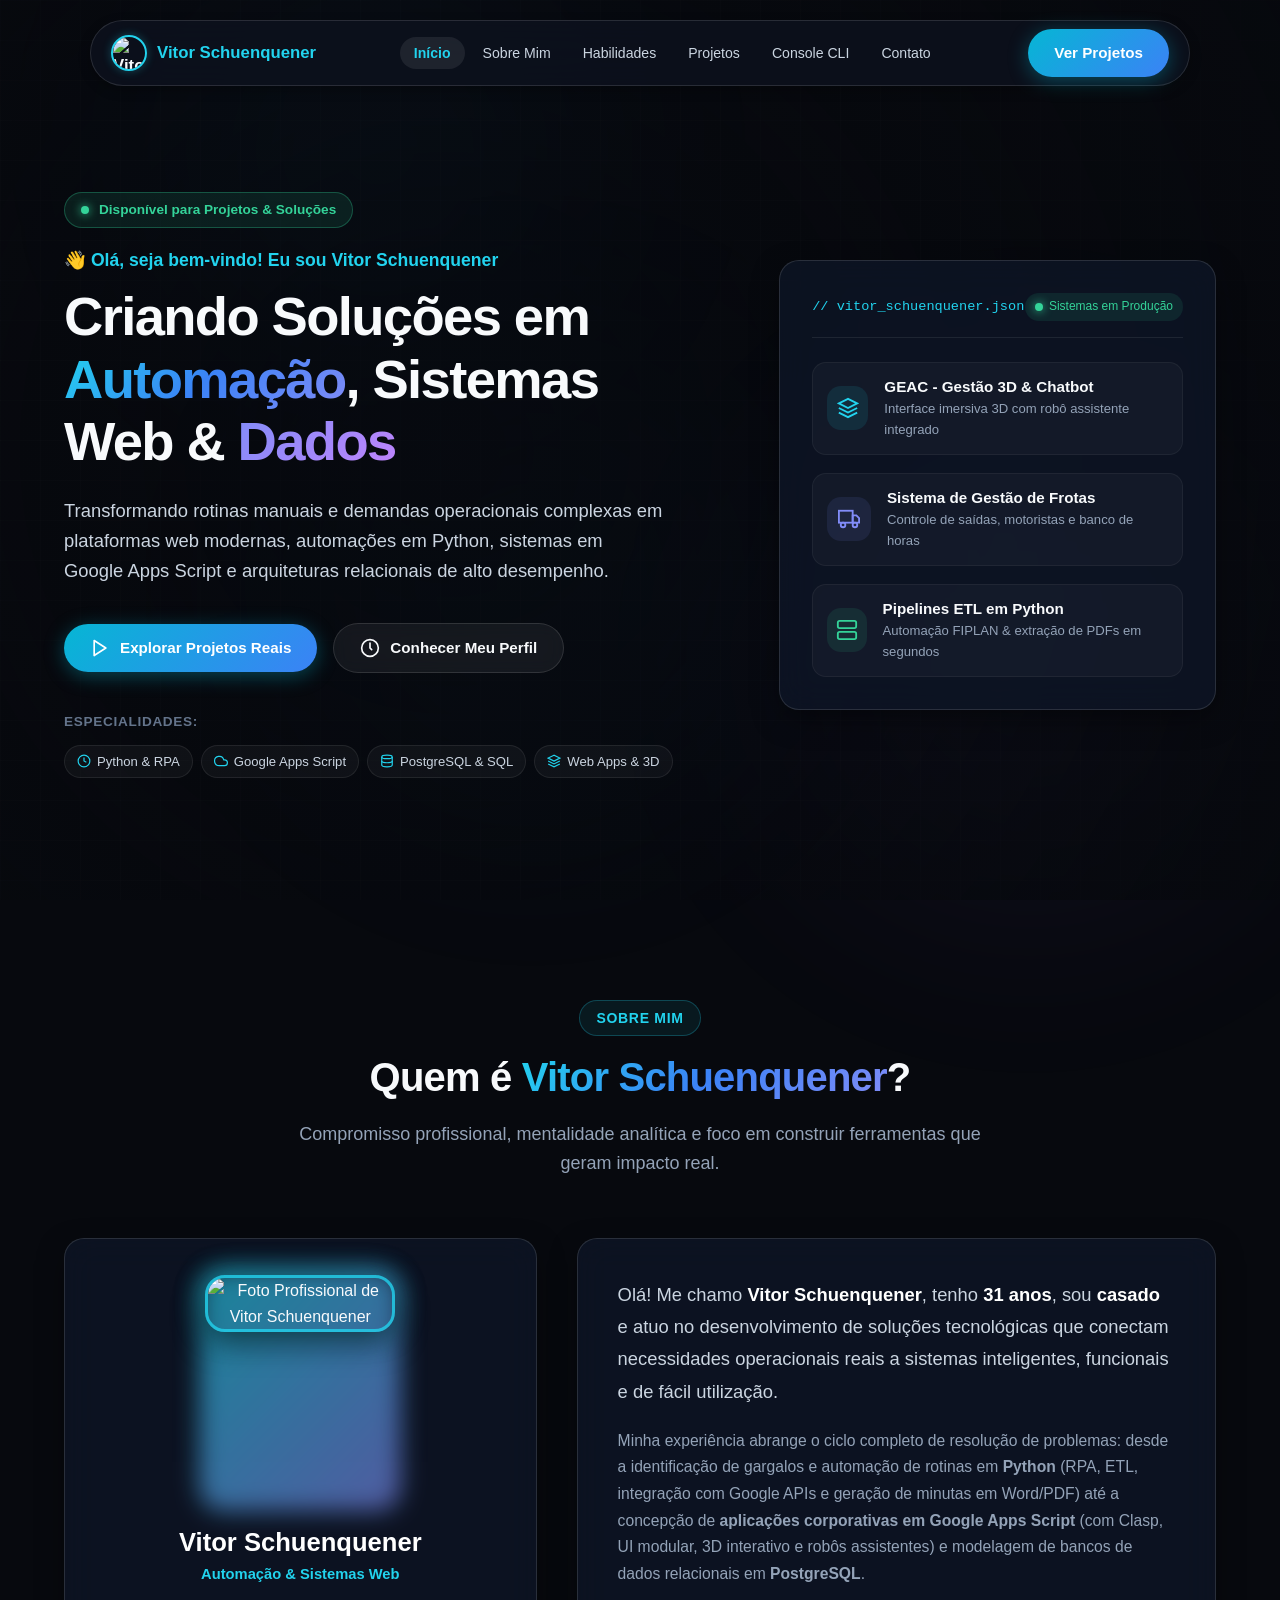
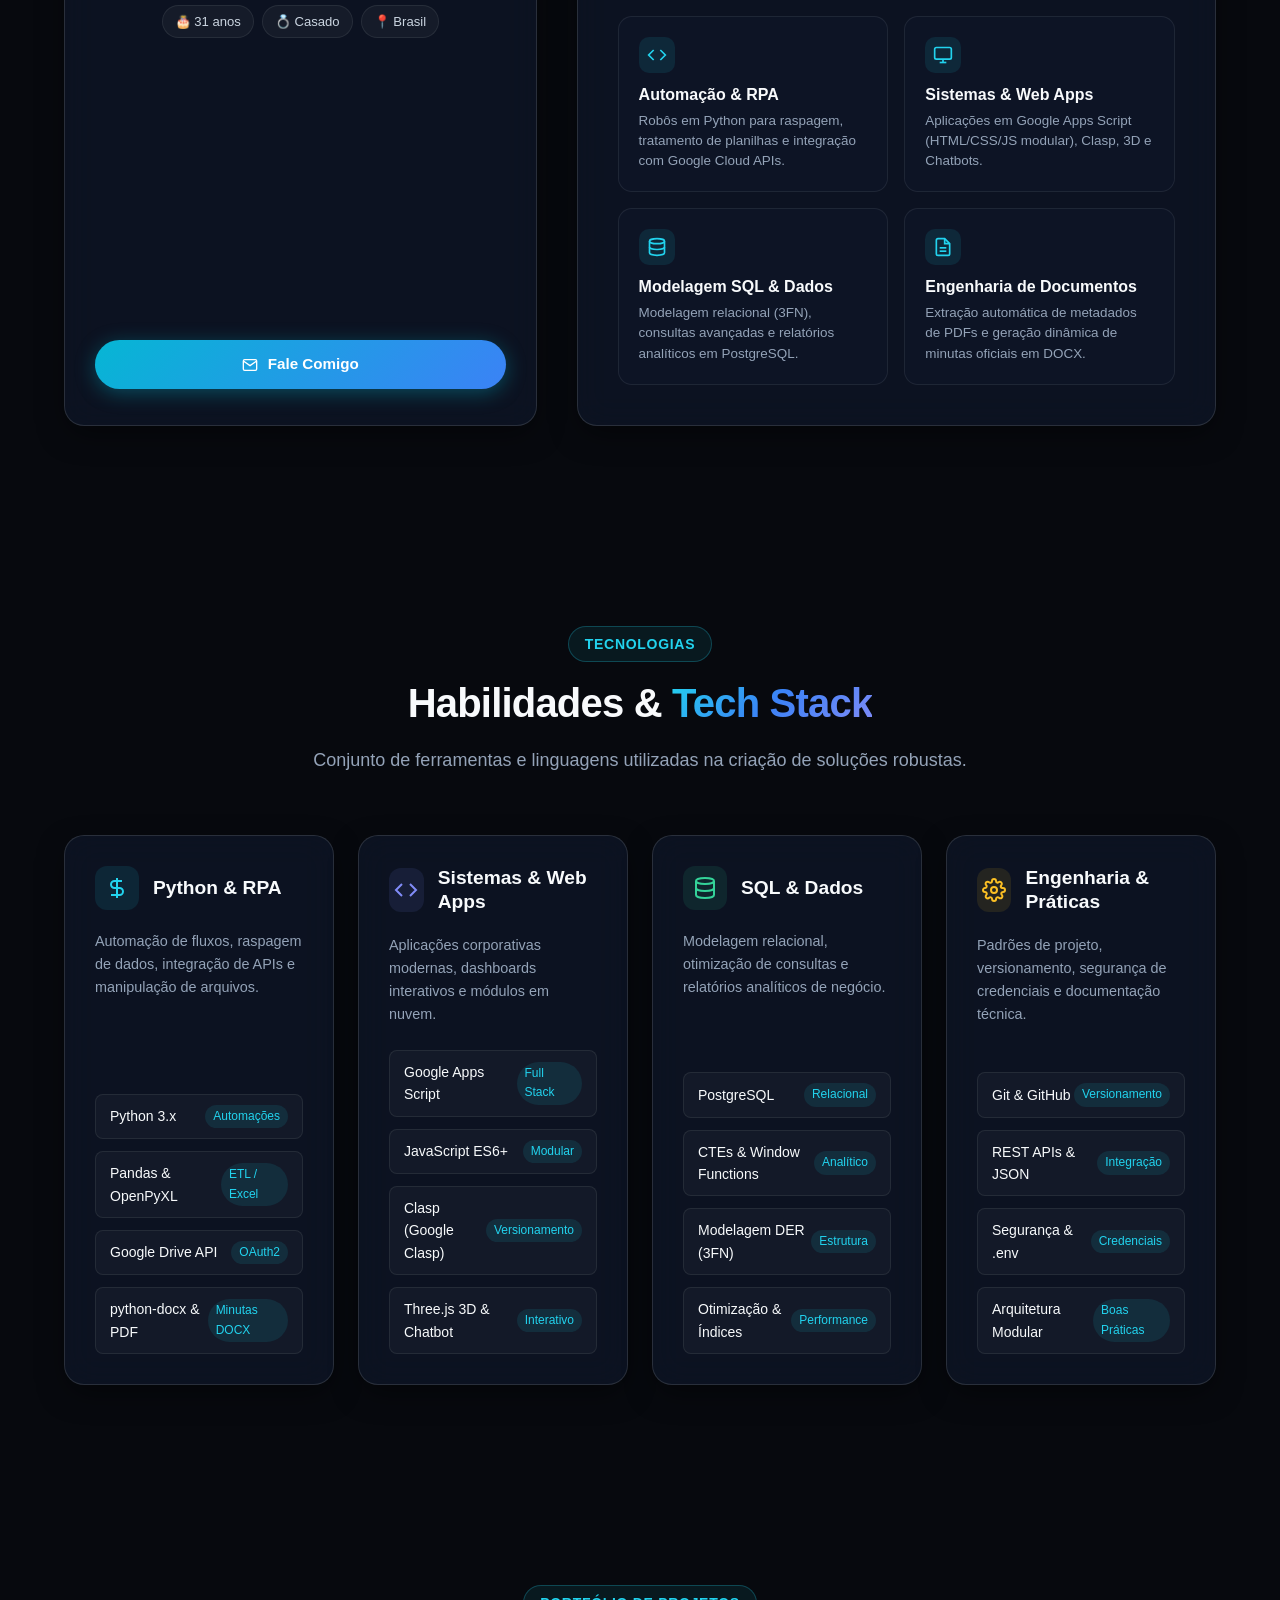
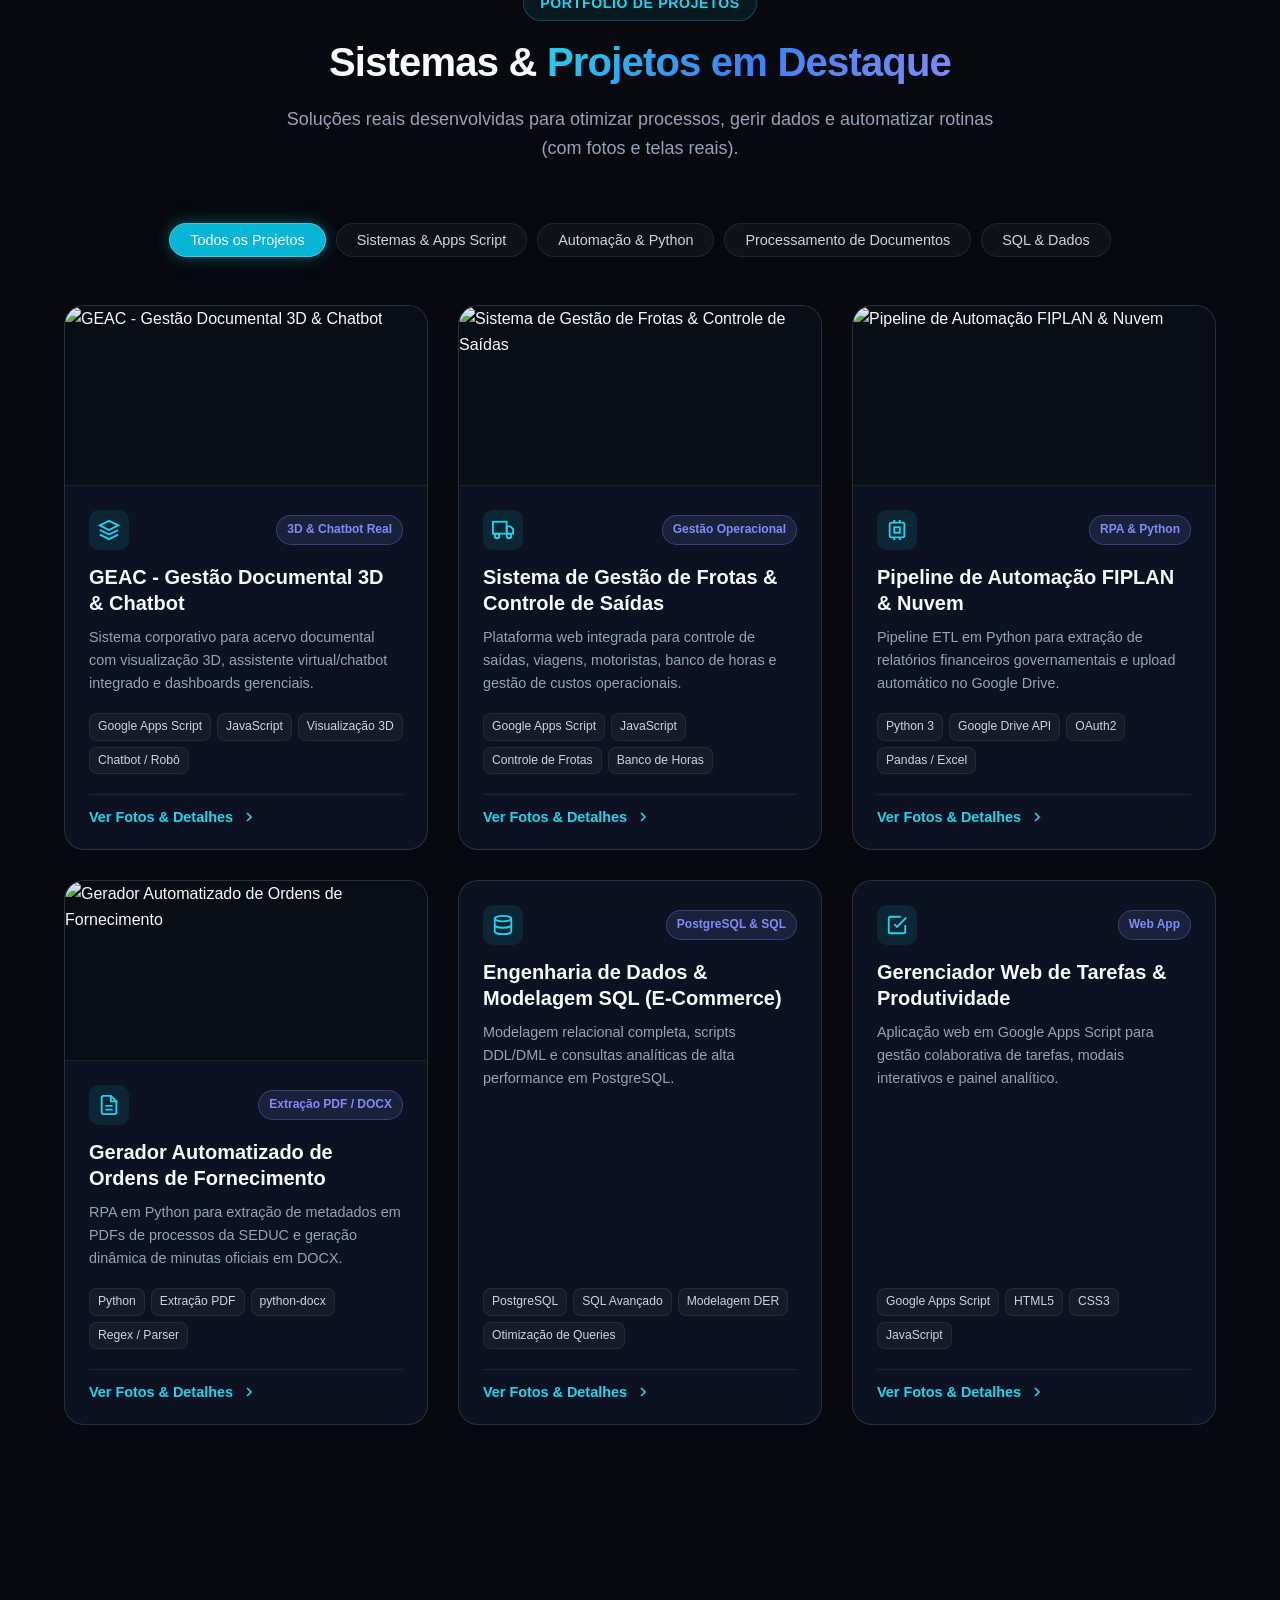
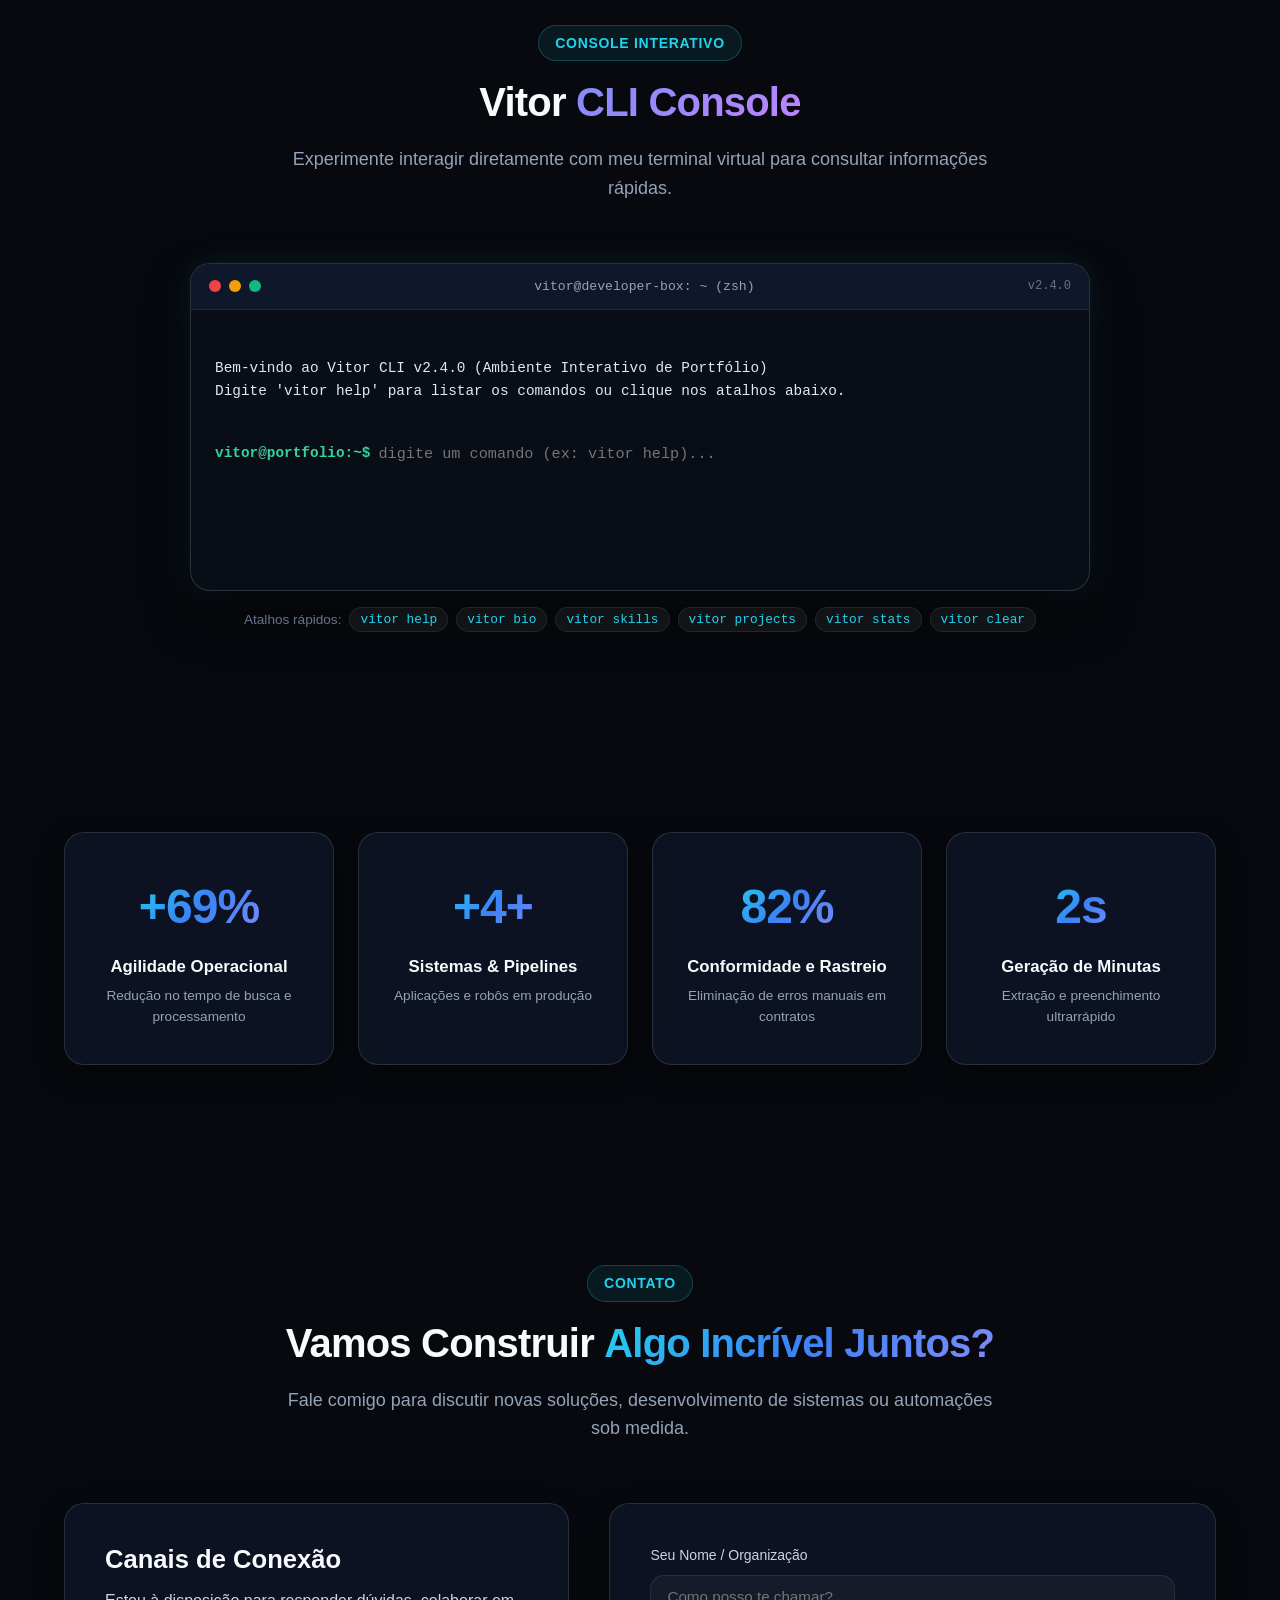
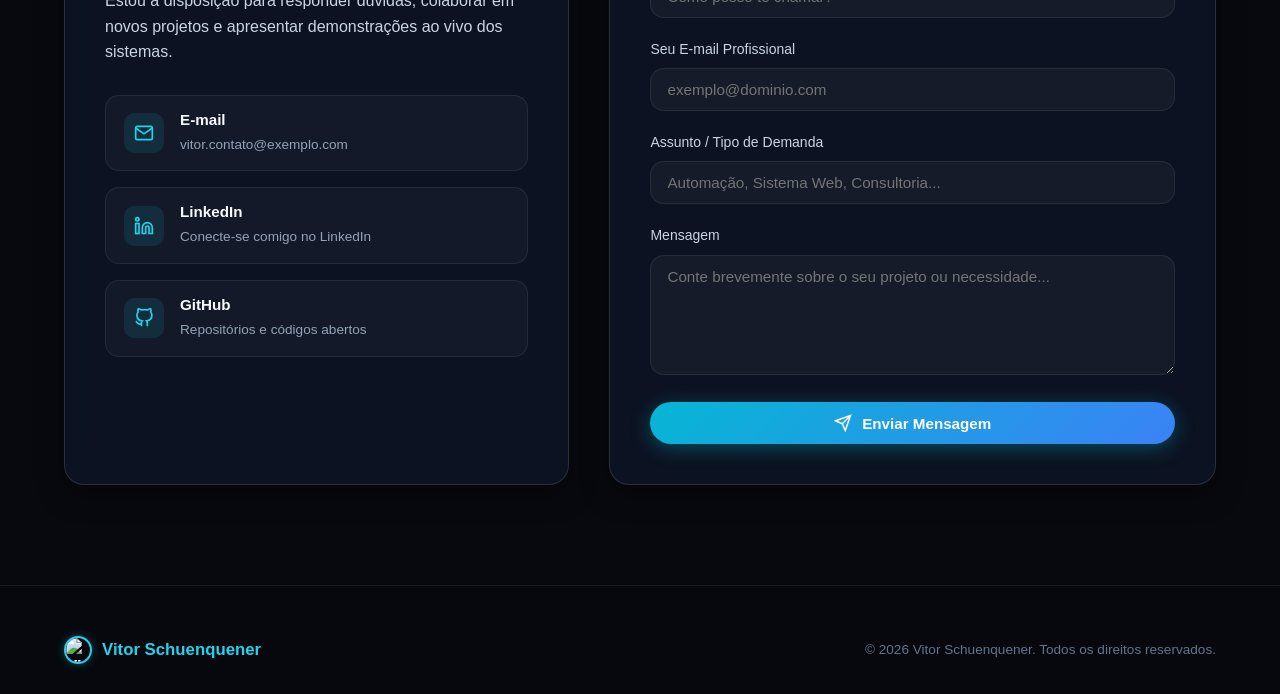
==== commit 162bd406: "Add files via upload" ====
--- a/index.html
+++ b/index.html
@@ -20,7 +20,1678 @@
   
   <script type="module" src="https://unpkg.com/@splinetool/viewer/build/spline-viewer.js"></script>
   <!-- CSS Stylesheet -->
-  <link rel="stylesheet" href="css/style.css">
+  <style>
+/* ==========================================================================
+   VITOR SCHUENQUENER - DESIGN SYSTEM & STYLES
+   Aesthetics: Premium Dark Mode, Glassmorphism, Neon Glows, Smooth Micro-animations
+   ========================================================================== */
+
+:root {
+  /* Color Palette */
+  --bg-primary: #07090e;
+  --bg-secondary: #0d121f;
+  --bg-surface: rgba(15, 23, 42, 0.7);
+  --bg-surface-hover: rgba(30, 41, 59, 0.85);
+  --bg-elevated: #1e293b;
+  --bg-glass: rgba(13, 18, 31, 0.75);
+  
+  /* Brand Accents */
+  --cyan-400: #22d3ee;
+  --cyan-500: #06b6d4;
+  --blue-400: #60a5fa;
+  --blue-500: #3b82f6;
+  --blue-600: #2563eb;
+  --indigo-400: #818cf8;
+  --indigo-500: #6366f1;
+  --purple-500: #a855f7;
+  --emerald-400: #34d399;
+  --amber-400: #fbbf24;
+  
+  /* Gradients */
+  --grad-primary: linear-gradient(135deg, #22d3ee 0%, #3b82f6 50%, #818cf8 100%);
+  --grad-secondary: linear-gradient(135deg, #06b6d4 0%, #3b82f6 100%);
+  --grad-accent: linear-gradient(135deg, #818cf8 0%, #c084fc 100%);
+  
+  /* Text Colors */
+  --text-primary: #f8fafc;
+  --text-secondary: #cbd5e1;
+  --text-muted: #94a3b8;
+  --text-dim: #64748b;
+  
+  /* Borders & Shadows */
+  --border-subtle: rgba(255, 255, 255, 0.08);
+  --border-glass: rgba(255, 255, 255, 0.12);
+  --border-glow: rgba(34, 211, 238, 0.35);
+  --shadow-sm: 0 4px 12px rgba(0, 0, 0, 0.3);
+  --shadow-md: 0 10px 30px -5px rgba(0, 0, 0, 0.5);
+  --shadow-lg: 0 20px 40px -10px rgba(0, 0, 0, 0.7);
+  --shadow-glow: 0 0 35px -5px rgba(34, 211, 238, 0.25);
+  
+  /* Typography */
+  --font-main: 'Outfit', -apple-system, BlinkMacSystemFont, 'Segoe UI', Roboto, sans-serif;
+  --font-mono: 'JetBrains Mono', 'Fira Code', monospace;
+  
+  /* Layout & Transitions */
+  --container-max: 1200px;
+  --radius-sm: 8px;
+  --radius-md: 14px;
+  --radius-lg: 20px;
+  --radius-full: 9999px;
+  --transition-fast: 0.2s cubic-bezier(0.16, 1, 0.3, 1);
+  --transition-normal: 0.3s cubic-bezier(0.16, 1, 0.3, 1);
+}
+
+*, *::before, *::after {
+  box-sizing: border-box;
+  margin: 0;
+  padding: 0;
+}
+
+html {
+  scroll-behavior: smooth;
+  font-size: 16px;
+}
+
+body {
+  font-family: var(--font-main);
+  background-color: var(--bg-primary);
+  color: var(--text-primary);
+  line-height: 1.6;
+  overflow-x: hidden;
+  position: relative;
+  min-height: 100vh;
+  -webkit-font-smoothing: antialiased;
+}
+
+/* Background Glows */
+.bg-glow-orb {
+  position: fixed;
+  border-radius: 50%;
+  filter: blur(120px);
+  pointer-events: none;
+  z-index: 0;
+  opacity: 0.45;
+}
+
+.orb-1 {
+  top: -100px;
+  left: 10%;
+  width: 500px;
+  height: 500px;
+  background: radial-gradient(circle, rgba(6, 182, 212, 0.25) 0%, rgba(59, 130, 246, 0.15) 50%, transparent 70%);
+}
+
+.orb-2 {
+  top: 40%;
+  right: -50px;
+  width: 600px;
+  height: 600px;
+  background: radial-gradient(circle, rgba(129, 140, 248, 0.2) 0%, rgba(168, 85, 247, 0.1) 60%, transparent 70%);
+}
+
+.orb-3 {
+  bottom: 5%;
+  left: 20%;
+  width: 550px;
+  height: 550px;
+  background: radial-gradient(circle, rgba(34, 211, 238, 0.15) 0%, rgba(37, 99, 235, 0.1) 60%, transparent 70%);
+}
+
+.bg-grid-pattern {
+  position: fixed;
+  inset: 0;
+  background-image: 
+    linear-gradient(to right, rgba(255, 255, 255, 0.02) 1px, transparent 1px),
+    linear-gradient(to bottom, rgba(255, 255, 255, 0.02) 1px, transparent 1px);
+  background-size: 40px 40px;
+  pointer-events: none;
+  z-index: 0;
+}
+
+.container {
+  width: 100%;
+  max-width: var(--container-max);
+  margin: 0 auto;
+  padding: 0 24px;
+  position: relative;
+  z-index: 1;
+}
+
+h1, h2, h3, h4, h5, h6 {
+  color: var(--text-primary);
+  font-weight: 700;
+  line-height: 1.25;
+}
+
+.gradient-text {
+  background: var(--grad-primary);
+  -webkit-background-clip: text;
+  -webkit-text-fill-color: transparent;
+  display: inline-block;
+}
+
+.gradient-text-alt {
+  background: var(--grad-accent);
+  -webkit-background-clip: text;
+  -webkit-text-fill-color: transparent;
+  display: inline-block;
+}
+
+p {
+  color: var(--text-secondary);
+}
+
+a {
+  text-decoration: none;
+  color: inherit;
+  transition: var(--transition-fast);
+}
+
+section {
+  padding: 100px 0;
+  position: relative;
+  z-index: 1;
+}
+
+.section-header {
+  text-align: center;
+  max-width: 720px;
+  margin: 0 auto 60px;
+}
+
+.section-badge {
+  display: inline-flex;
+  align-items: center;
+  gap: 8px;
+  padding: 6px 16px;
+  border-radius: var(--radius-full);
+  background: rgba(34, 211, 238, 0.08);
+  border: 1px solid rgba(34, 211, 238, 0.25);
+  color: var(--cyan-400);
+  font-size: 0.875rem;
+  font-weight: 600;
+  letter-spacing: 0.05em;
+  text-transform: uppercase;
+  margin-bottom: 16px;
+}
+
+.section-title {
+  font-size: 2.5rem;
+  margin-bottom: 18px;
+  letter-spacing: -0.02em;
+}
+
+.section-subtitle {
+  font-size: 1.125rem;
+  color: var(--text-muted);
+}
+
+.glass-panel {
+  background: var(--bg-surface);
+  backdrop-filter: blur(16px);
+  -webkit-backdrop-filter: blur(16px);
+  border: 1px solid var(--border-glass);
+  border-radius: var(--radius-lg);
+  box-shadow: var(--shadow-md);
+  transition: var(--transition-normal);
+}
+
+.glass-panel:hover {
+  border-color: rgba(34, 211, 238, 0.3);
+  box-shadow: var(--shadow-glow);
+}
+
+.btn {
+  display: inline-flex;
+  align-items: center;
+  justify-content: center;
+  gap: 10px;
+  padding: 12px 26px;
+  border-radius: var(--radius-full);
+  font-size: 0.95rem;
+  font-weight: 600;
+  cursor: pointer;
+  transition: var(--transition-normal);
+  border: none;
+  outline: none;
+  text-decoration: none;
+}
+
+.btn-primary {
+  background: var(--grad-secondary);
+  color: #ffffff;
+  box-shadow: 0 4px 20px rgba(6, 182, 212, 0.35);
+}
+
+.btn-primary:hover {
+  transform: translateY(-2px);
+  box-shadow: 0 8px 28px rgba(6, 182, 212, 0.5);
+  filter: brightness(1.1);
+}
+
+.btn-secondary {
+  background: rgba(255, 255, 255, 0.06);
+  color: var(--text-primary);
+  border: 1px solid var(--border-glass);
+  backdrop-filter: blur(8px);
+}
+
+.btn-secondary:hover {
+  background: rgba(255, 255, 255, 0.12);
+  border-color: var(--cyan-400);
+  transform: translateY(-2px);
+  color: var(--cyan-400);
+}
+
+.btn-outline {
+  background: transparent;
+  color: var(--text-primary);
+  border: 1px solid var(--border-subtle);
+}
+
+.btn-outline:hover {
+  border-color: var(--indigo-400);
+  color: var(--indigo-400);
+  transform: translateY(-2px);
+}
+
+/* Navbar */
+.navbar {
+  position: fixed;
+  top: 20px;
+  left: 0;
+  right: 0;
+  z-index: 1000;
+  transition: var(--transition-normal);
+}
+
+.nav-container {
+  max-width: 1100px;
+  margin: 0 auto;
+  padding: 8px 20px;
+  display: flex;
+  align-items: center;
+  justify-content: space-between;
+  background: rgba(13, 18, 31, 0.8);
+  backdrop-filter: blur(20px);
+  -webkit-backdrop-filter: blur(20px);
+  border: 1px solid var(--border-glass);
+  border-radius: var(--radius-full);
+  box-shadow: var(--shadow-sm);
+}
+
+.nav-logo {
+  display: flex;
+  align-items: center;
+  gap: 10px;
+  font-family: var(--font-main);
+  font-size: 1.05rem;
+  font-weight: 700;
+  color: var(--text-primary);
+}
+
+.nav-avatar {
+  width: 36px;
+  height: 36px;
+  border-radius: 50%;
+  object-fit: cover;
+  object-position: 50% 8%; /* Enquadramento preciso no rosto */
+  border: 2px solid var(--cyan-400);
+  box-shadow: 0 0 10px rgba(34, 211, 238, 0.3);
+}
+
+.nav-logo span {
+  color: var(--cyan-400);
+}
+
+.nav-links {
+  display: flex;
+  align-items: center;
+  list-style: none;
+  gap: 4px;
+}
+
+.nav-link {
+  padding: 8px 14px;
+  border-radius: var(--radius-full);
+  font-size: 0.88rem;
+  font-weight: 500;
+  color: var(--text-secondary);
+  transition: var(--transition-fast);
+}
+
+.nav-link:hover, .nav-link.active {
+  color: #ffffff;
+  background: rgba(255, 255, 255, 0.08);
+}
+
+.nav-link.active {
+  color: var(--cyan-400);
+  font-weight: 600;
+}
+
+/* Hero Section */
+
+/* ================= HERO SPLINE 3D BACKGROUND ================= */
+.hero {
+  min-height: 100vh;
+  display: flex;
+  align-items: center;
+  padding-top: 130px;
+  padding-bottom: 60px;
+  position: relative;
+  overflow: hidden;
+}
+
+.hero-spline-bg {
+  position: absolute;
+  inset: 0;
+  width: 100%;
+  height: 100%;
+  z-index: 0;
+  pointer-events: auto;
+  opacity: 0.75;
+  display: flex;
+  align-items: center;
+  justify-content: center;
+  transition: opacity 0.5s ease;
+}
+
+.hero-spline-bg spline-viewer {
+  width: 100%;
+  height: 100%;
+  transform: scale(1.1);
+  outline: none;
+}
+
+.hero-spline-overlay {
+  position: absolute;
+  inset: 0;
+  background: radial-gradient(circle at 35% 50%, rgba(7, 9, 14, 0.82) 0%, rgba(7, 9, 14, 0.55) 50%, rgba(7, 9, 14, 0.9) 100%);
+  pointer-events: none;
+  z-index: 1;
+}
+
+.hero .container {
+  position: relative;
+  z-index: 2;
+  pointer-events: none;
+}
+
+.hero-content, 
+.hero-card-preview, 
+.hero-buttons .btn, 
+.hero-stack-preview, 
+.stack-badge, 
+.hero-metric-item {
+  pointer-events: auto;
+}
+
+
+.hero-grid {
+  display: grid;
+  grid-template-columns: 1.2fr 0.8fr;
+  gap: 60px;
+  align-items: center;
+}
+
+.hero-greeting {
+  display: inline-flex;
+  align-items: center;
+  gap: 8px;
+  font-size: 1.1rem;
+  font-weight: 600;
+  color: var(--cyan-400);
+  margin-bottom: 12px;
+}
+
+.hero-status {
+  display: inline-flex;
+  align-items: center;
+  gap: 10px;
+  padding: 6px 16px;
+  border-radius: var(--radius-full);
+  background: rgba(52, 211, 153, 0.1);
+  border: 1px solid rgba(52, 211, 153, 0.3);
+  color: var(--emerald-400);
+  font-size: 0.85rem;
+  font-weight: 600;
+  margin-bottom: 18px;
+}
+
+.status-dot {
+  width: 8px;
+  height: 8px;
+  border-radius: 50%;
+  background-color: var(--emerald-400);
+  box-shadow: 0 0 10px var(--emerald-400);
+  animation: pulse-dot 2s infinite;
+}
+
+@keyframes pulse-dot {
+  0% { transform: scale(0.95); box-shadow: 0 0 0 0 rgba(52, 211, 153, 0.7); }
+  70% { transform: scale(1); box-shadow: 0 0 0 8px rgba(52, 211, 153, 0); }
+  100% { transform: scale(0.95); box-shadow: 0 0 0 0 rgba(52, 211, 153, 0); }
+}
+
+.hero-title {
+  font-size: 3.4rem;
+  line-height: 1.15;
+  margin-bottom: 22px;
+  letter-spacing: -0.03em;
+}
+
+.hero-subtitle {
+  font-size: 1.15rem;
+  color: var(--text-secondary);
+  margin-bottom: 36px;
+  max-width: 600px;
+  line-height: 1.65;
+}
+
+.hero-buttons {
+  display: flex;
+  align-items: center;
+  gap: 16px;
+  flex-wrap: wrap;
+  margin-bottom: 38px;
+}
+
+.hero-stack-preview {
+  display: flex;
+  align-items: center;
+  gap: 12px;
+  flex-wrap: wrap;
+}
+
+.stack-label {
+  font-size: 0.85rem;
+  color: var(--text-dim);
+  font-weight: 600;
+  text-transform: uppercase;
+  letter-spacing: 0.05em;
+}
+
+.stack-badges {
+  display: flex;
+  gap: 8px;
+  flex-wrap: wrap;
+}
+
+.stack-badge {
+  display: inline-flex;
+  align-items: center;
+  gap: 6px;
+  padding: 5px 12px;
+  border-radius: var(--radius-full);
+  background: rgba(255, 255, 255, 0.04);
+  border: 1px solid var(--border-subtle);
+  font-size: 0.82rem;
+  color: var(--text-secondary);
+}
+
+.stack-badge svg {
+  width: 14px;
+  height: 14px;
+  color: var(--cyan-400);
+}
+
+.hero-glass-card {
+  padding: 32px;
+  position: relative;
+  overflow: hidden;
+}
+
+.hero-card-header {
+  display: flex;
+  align-items: center;
+  justify-content: space-between;
+  margin-bottom: 24px;
+  padding-bottom: 16px;
+  border-bottom: 1px solid var(--border-subtle);
+}
+
+.card-tag {
+  font-family: var(--font-mono);
+  font-size: 0.85rem;
+  color: var(--cyan-400);
+}
+
+.card-live-badge {
+  display: flex;
+  align-items: center;
+  gap: 6px;
+  font-size: 0.75rem;
+  color: var(--emerald-400);
+  background: rgba(52, 211, 153, 0.1);
+  padding: 4px 10px;
+  border-radius: var(--radius-full);
+}
+
+.hero-metrics-list {
+  display: flex;
+  flex-direction: column;
+  gap: 18px;
+}
+
+.hero-metric-item {
+  display: flex;
+  align-items: center;
+  gap: 16px;
+  padding: 14px;
+  border-radius: var(--radius-md);
+  background: rgba(255, 255, 255, 0.03);
+  border: 1px solid rgba(255, 255, 255, 0.05);
+  transition: var(--transition-fast);
+}
+
+.hero-metric-item:hover {
+  background: rgba(255, 255, 255, 0.06);
+  border-color: rgba(34, 211, 238, 0.3);
+  transform: translateX(4px);
+}
+
+.metric-icon-box {
+  width: 44px;
+  height: 44px;
+  border-radius: var(--radius-md);
+  display: flex;
+  align-items: center;
+  justify-content: center;
+  background: rgba(34, 211, 238, 0.1);
+  color: var(--cyan-400);
+}
+
+.metric-icon-box.purple {
+  background: rgba(129, 140, 248, 0.1);
+  color: var(--indigo-400);
+}
+
+.metric-icon-box.emerald {
+  background: rgba(52, 211, 153, 0.1);
+  color: var(--emerald-400);
+}
+
+.metric-info h4 {
+  font-size: 0.95rem;
+  font-weight: 600;
+  margin-bottom: 2px;
+}
+
+.metric-info p {
+  font-size: 0.82rem;
+  color: var(--text-muted);
+}
+
+/* ================= ABOUT SECTION & PERSONAL PROFILE ================= */
+.about-grid {
+  display: grid;
+  grid-template-columns: 0.85fr 1.15fr;
+  gap: 40px;
+  align-items: stretch;
+}
+
+.profile-card {
+  padding: 36px 30px;
+  display: flex;
+  flex-direction: column;
+  align-items: center;
+  text-align: center;
+  position: relative;
+  overflow: hidden;
+}
+
+.profile-photo-container {
+  position: relative;
+  width: 190px;
+  height: 230px; /* Proporção elegante tipo portrait */
+  margin-bottom: 22px;
+}
+
+.profile-photo-img {
+  width: 100%;
+  height: 100%;
+  border-radius: 20px;
+  object-fit: cover;
+  object-position: 50% 7%; /* Enquadramento perfeito no rosto e sorriso */
+  border: 3px solid rgba(34, 211, 238, 0.8);
+  box-shadow: 0 10px 30px rgba(0, 0, 0, 0.6), 0 0 30px rgba(34, 211, 238, 0.35);
+  position: relative;
+  z-index: 2;
+  transition: transform 0.4s ease;
+}
+
+.profile-photo-container:hover .profile-photo-img {
+  transform: scale(1.03);
+}
+
+.profile-photo-backdrop {
+  position: absolute;
+  inset: -6px;
+  border-radius: 24px;
+  background: linear-gradient(135deg, var(--cyan-400), var(--indigo-400));
+  opacity: 0.6;
+  filter: blur(12px);
+  z-index: 1;
+}
+
+.profile-name {
+  font-size: 1.6rem;
+  font-weight: 700;
+  margin-bottom: 4px;
+  color: #ffffff;
+}
+
+.profile-role {
+  font-size: 0.92rem;
+  color: var(--cyan-400);
+  font-weight: 600;
+  margin-bottom: 18px;
+}
+
+.profile-info-chips {
+  display: flex;
+  flex-wrap: wrap;
+  gap: 8px;
+  justify-content: center;
+  margin-bottom: 24px;
+}
+
+.info-chip {
+  display: inline-flex;
+  align-items: center;
+  gap: 6px;
+  padding: 5px 12px;
+  border-radius: var(--radius-full);
+  background: rgba(255, 255, 255, 0.04);
+  border: 1px solid var(--border-subtle);
+  font-size: 0.82rem;
+  color: var(--text-secondary);
+}
+
+.profile-actions {
+  display: flex;
+  gap: 10px;
+  width: 100%;
+  justify-content: center;
+  margin-top: auto;
+}
+
+.about-text-card {
+  padding: 40px;
+  display: flex;
+  flex-direction: column;
+  justify-content: space-between;
+}
+
+.about-intro {
+  font-size: 1.15rem;
+  line-height: 1.75;
+  margin-bottom: 20px;
+  color: var(--text-secondary);
+}
+
+.about-intro strong {
+  color: #ffffff;
+}
+
+.about-details {
+  font-size: 0.98rem;
+  line-height: 1.7;
+  color: var(--text-muted);
+  margin-bottom: 28px;
+}
+
+.about-pillars-grid {
+  display: grid;
+  grid-template-columns: 1fr 1fr;
+  gap: 16px;
+}
+
+.pillar-card {
+  padding: 20px;
+  border-radius: var(--radius-md);
+  background: rgba(15, 23, 42, 0.5);
+  border: 1px solid var(--border-subtle);
+  transition: var(--transition-fast);
+}
+
+.pillar-card:hover {
+  border-color: var(--cyan-400);
+  background: rgba(15, 23, 42, 0.8);
+  transform: translateY(-4px);
+}
+
+.pillar-icon {
+  width: 36px;
+  height: 36px;
+  border-radius: 10px;
+  background: rgba(34, 211, 238, 0.1);
+  color: var(--cyan-400);
+  display: flex;
+  align-items: center;
+  justify-content: center;
+  margin-bottom: 12px;
+}
+
+.pillar-card h4 {
+  font-size: 1rem;
+  margin-bottom: 6px;
+}
+
+.pillar-card p {
+  font-size: 0.84rem;
+  color: var(--text-muted);
+  line-height: 1.5;
+}
+
+/* Skills */
+.skills-grid {
+  display: grid;
+  grid-template-columns: repeat(auto-fit, minmax(270px, 1fr));
+  gap: 24px;
+}
+
+.skill-category-card {
+  padding: 30px;
+  display: flex;
+  flex-direction: column;
+  height: 100%;
+}
+
+.skill-card-header {
+  display: flex;
+  align-items: center;
+  gap: 14px;
+  margin-bottom: 20px;
+}
+
+.skill-cat-icon {
+  width: 44px;
+  height: 44px;
+  border-radius: 12px;
+  display: flex;
+  align-items: center;
+  justify-content: center;
+  background: rgba(34, 211, 238, 0.1);
+  color: var(--cyan-400);
+}
+
+.skill-category-card:nth-child(2) .skill-cat-icon {
+  background: rgba(129, 140, 248, 0.1);
+  color: var(--indigo-400);
+}
+
+.skill-category-card:nth-child(3) .skill-cat-icon {
+  background: rgba(52, 211, 153, 0.1);
+  color: var(--emerald-400);
+}
+
+.skill-category-card:nth-child(4) .skill-cat-icon {
+  background: rgba(251, 191, 36, 0.1);
+  color: var(--amber-400);
+}
+
+.skill-card-header h3 {
+  font-size: 1.2rem;
+}
+
+.skill-card-desc {
+  font-size: 0.9rem;
+  color: var(--text-muted);
+  margin-bottom: 24px;
+  flex-grow: 1;
+}
+
+.skill-items-list {
+  display: flex;
+  flex-direction: column;
+  gap: 12px;
+}
+
+.skill-chip-tag {
+  display: flex;
+  align-items: center;
+  justify-content: space-between;
+  padding: 10px 14px;
+  background: rgba(255, 255, 255, 0.03);
+  border: 1px solid var(--border-subtle);
+  border-radius: var(--radius-sm);
+  font-size: 0.875rem;
+  font-weight: 500;
+}
+
+.skill-chip-tag span.badge-level {
+  font-size: 0.75rem;
+  color: var(--cyan-400);
+  background: rgba(34, 211, 238, 0.1);
+  padding: 2px 8px;
+  border-radius: var(--radius-full);
+}
+
+/* Projects Cards */
+.projects-filter-bar {
+  display: flex;
+  align-items: center;
+  justify-content: center;
+  gap: 10px;
+  flex-wrap: wrap;
+  margin-bottom: 48px;
+}
+
+.filter-btn {
+  padding: 8px 20px;
+  border-radius: var(--radius-full);
+  background: rgba(255, 255, 255, 0.04);
+  border: 1px solid var(--border-subtle);
+  color: var(--text-secondary);
+  font-size: 0.9rem;
+  font-weight: 500;
+  cursor: pointer;
+  transition: var(--transition-fast);
+}
+
+.filter-btn:hover {
+  background: rgba(255, 255, 255, 0.09);
+  color: #ffffff;
+}
+
+.filter-btn.active {
+  background: var(--cyan-500);
+  color: #ffffff;
+  border-color: var(--cyan-400);
+  box-shadow: 0 0 16px rgba(6, 182, 212, 0.4);
+}
+
+.projects-grid {
+  display: grid;
+  grid-template-columns: repeat(auto-fill, minmax(360px, 1fr));
+  gap: 30px;
+}
+
+.project-card {
+  display: flex;
+  flex-direction: column;
+  position: relative;
+  overflow: hidden;
+  border-radius: var(--radius-lg);
+  background: var(--bg-surface);
+  border: 1px solid var(--border-glass);
+  backdrop-filter: blur(16px);
+  transition: transform 0.3s ease, border-color 0.3s ease, box-shadow 0.3s ease;
+}
+
+.project-card:hover {
+  transform: translateY(-6px);
+  border-color: var(--border-glow);
+  box-shadow: var(--shadow-glow);
+}
+
+.project-card-image-wrap {
+  width: 100%;
+  height: 180px;
+  overflow: hidden;
+  position: relative;
+  background: #090d16;
+  border-bottom: 1px solid var(--border-subtle);
+}
+
+.project-card-image-wrap img {
+  width: 100%;
+  height: 100%;
+  object-fit: cover;
+  transition: transform 0.4s ease;
+}
+
+.project-card:hover .project-card-image-wrap img {
+  transform: scale(1.05);
+}
+
+.project-card-body {
+  padding: 24px;
+  display: flex;
+  flex-direction: column;
+  flex-grow: 1;
+}
+
+.project-card-top {
+  display: flex;
+  align-items: center;
+  justify-content: space-between;
+  margin-bottom: 14px;
+}
+
+.project-icon {
+  width: 40px;
+  height: 40px;
+  border-radius: 10px;
+  background: rgba(34, 211, 238, 0.1);
+  color: var(--cyan-400);
+  display: flex;
+  align-items: center;
+  justify-content: center;
+}
+
+.project-badge {
+  font-size: 0.75rem;
+  font-weight: 600;
+  padding: 4px 10px;
+  border-radius: var(--radius-full);
+  background: rgba(129, 140, 248, 0.12);
+  border: 1px solid rgba(129, 140, 248, 0.3);
+  color: var(--indigo-400);
+}
+
+.project-title {
+  font-size: 1.25rem;
+  margin-bottom: 10px;
+  line-height: 1.3;
+}
+
+.project-description {
+  font-size: 0.9rem;
+  color: var(--text-muted);
+  line-height: 1.6;
+  margin-bottom: 18px;
+  flex-grow: 1;
+}
+
+.project-tags {
+  display: flex;
+  flex-wrap: wrap;
+  gap: 6px;
+  margin-bottom: 20px;
+}
+
+.project-tag {
+  font-size: 0.76rem;
+  padding: 3px 8px;
+  border-radius: var(--radius-sm);
+  background: rgba(255, 255, 255, 0.04);
+  border: 1px solid rgba(255, 255, 255, 0.07);
+  color: var(--text-secondary);
+}
+
+.project-card-footer {
+  display: flex;
+  align-items: center;
+  justify-content: space-between;
+  padding-top: 14px;
+  border-top: 1px solid var(--border-subtle);
+}
+
+.btn-project-details {
+  display: inline-flex;
+  align-items: center;
+  gap: 8px;
+  color: var(--cyan-400);
+  font-size: 0.9rem;
+  font-weight: 600;
+  background: transparent;
+  border: none;
+  cursor: pointer;
+  transition: var(--transition-fast);
+}
+
+.btn-project-details:hover {
+  color: #ffffff;
+  transform: translateX(4px);
+}
+
+/* Modal & Gallery Showcase */
+.modal-overlay {
+  position: fixed;
+  inset: 0;
+  background: rgba(7, 9, 14, 0.85);
+  backdrop-filter: blur(14px);
+  -webkit-backdrop-filter: blur(14px);
+  display: flex;
+  align-items: center;
+  justify-content: center;
+  padding: 20px;
+  z-index: 2000;
+  opacity: 0;
+  visibility: hidden;
+  transition: opacity 0.3s ease, visibility 0.3s ease;
+}
+
+.modal-overlay.active {
+  opacity: 1;
+  visibility: visible;
+}
+
+.modal-container {
+  width: 100%;
+  max-width: 860px;
+  max-height: 92vh;
+  overflow-y: auto;
+  background: #0d121f;
+  border: 1px solid var(--border-glass);
+  border-radius: var(--radius-lg);
+  box-shadow: var(--shadow-lg), var(--shadow-glow);
+  padding: 36px;
+  position: relative;
+  transform: translateY(20px);
+  transition: transform 0.3s cubic-bezier(0.16, 1, 0.3, 1);
+}
+
+.modal-overlay.active .modal-container {
+  transform: translateY(0);
+}
+
+.modal-close-btn {
+  position: absolute;
+  top: 20px;
+  right: 20px;
+  background: rgba(255, 255, 255, 0.06);
+  border: 1px solid var(--border-subtle);
+  color: var(--text-secondary);
+  width: 36px;
+  height: 36px;
+  border-radius: 50%;
+  display: flex;
+  align-items: center;
+  justify-content: center;
+  cursor: pointer;
+  font-size: 1.2rem;
+  transition: var(--transition-fast);
+  z-index: 10;
+}
+
+.modal-close-btn:hover {
+  background: rgba(239, 68, 68, 0.2);
+  color: #ef4444;
+  border-color: #ef4444;
+}
+
+.modal-header {
+  margin-bottom: 20px;
+}
+
+.modal-badge {
+  display: inline-block;
+  padding: 4px 12px;
+  border-radius: var(--radius-full);
+  background: rgba(34, 211, 238, 0.1);
+  color: var(--cyan-400);
+  font-size: 0.8rem;
+  font-weight: 600;
+  margin-bottom: 10px;
+}
+
+.modal-title {
+  font-size: 1.85rem;
+  margin-bottom: 8px;
+}
+
+/* Modal Gallery Component */
+.modal-gallery-showcase {
+  margin-bottom: 28px;
+  border-radius: var(--radius-md);
+  overflow: hidden;
+  background: #06090e;
+  border: 1px solid var(--border-subtle);
+}
+
+.gallery-main-view {
+  position: relative;
+  width: 100%;
+  max-height: 420px;
+  display: flex;
+  align-items: center;
+  justify-content: center;
+  overflow: hidden;
+  cursor: zoom-in;
+  background: #000000;
+}
+
+.gallery-main-view img {
+  width: 100%;
+  max-height: 420px;
+  object-fit: contain;
+  display: block;
+  transition: transform 0.3s ease;
+}
+
+.gallery-main-view:hover img {
+  transform: scale(1.02);
+}
+
+.gallery-caption-bar {
+  padding: 10px 16px;
+  background: rgba(15, 23, 42, 0.9);
+  border-top: 1px solid var(--border-subtle);
+  display: flex;
+  align-items: center;
+  justify-content: space-between;
+}
+
+.gallery-caption-title {
+  font-size: 0.9rem;
+  font-weight: 600;
+  color: var(--text-primary);
+}
+
+.gallery-caption-desc {
+  font-size: 0.8rem;
+  color: var(--text-muted);
+}
+
+.gallery-zoom-hint {
+  font-size: 0.75rem;
+  color: var(--cyan-400);
+  display: flex;
+  align-items: center;
+  gap: 4px;
+}
+
+.gallery-thumbs-strip {
+  display: flex;
+  gap: 10px;
+  padding: 12px 16px;
+  background: #090d16;
+  overflow-x: auto;
+  border-top: 1px solid rgba(255, 255, 255, 0.05);
+}
+
+.gallery-thumb-item {
+  width: 80px;
+  height: 52px;
+  border-radius: 6px;
+  overflow: hidden;
+  cursor: pointer;
+  border: 2px solid transparent;
+  flex-shrink: 0;
+  opacity: 0.6;
+  transition: var(--transition-fast);
+  background: #000;
+}
+
+.gallery-thumb-item img {
+  width: 100%;
+  height: 100%;
+  object-fit: cover;
+}
+
+.gallery-thumb-item:hover {
+  opacity: 1;
+  border-color: rgba(34, 211, 238, 0.5);
+}
+
+.gallery-thumb-item.active {
+  opacity: 1;
+  border-color: var(--cyan-400);
+  box-shadow: 0 0 10px rgba(34, 211, 238, 0.4);
+}
+
+.modal-body {
+  display: flex;
+  flex-direction: column;
+  gap: 24px;
+}
+
+.modal-section-title {
+  font-size: 1.1rem;
+  color: var(--cyan-400);
+  margin-bottom: 10px;
+  display: flex;
+  align-items: center;
+  gap: 8px;
+}
+
+.modal-feature-list {
+  list-style: none;
+  display: flex;
+  flex-direction: column;
+  gap: 10px;
+}
+
+.modal-feature-list li {
+  display: flex;
+  align-items: flex-start;
+  gap: 10px;
+  font-size: 0.92rem;
+  color: var(--text-secondary);
+}
+
+.modal-feature-list li svg {
+  width: 18px;
+  height: 18px;
+  color: var(--emerald-400);
+  flex-shrink: 0;
+  margin-top: 3px;
+}
+
+.modal-stats-grid {
+  display: grid;
+  grid-template-columns: repeat(auto-fit, minmax(180px, 1fr));
+  gap: 14px;
+  margin-top: 10px;
+}
+
+.modal-stat-card {
+  padding: 14px;
+  border-radius: var(--radius-md);
+  background: rgba(255, 255, 255, 0.03);
+  border: 1px solid var(--border-subtle);
+}
+
+.modal-stat-card span.stat-key {
+  display: block;
+  font-size: 0.75rem;
+  color: var(--text-dim);
+  text-transform: uppercase;
+  letter-spacing: 0.05em;
+  margin-bottom: 4px;
+}
+
+.modal-stat-card span.stat-val {
+  display: block;
+  font-size: 0.9rem;
+  font-weight: 600;
+  color: var(--text-primary);
+}
+
+/* Lightbox Fullscreen */
+.lightbox-modal {
+  position: fixed;
+  inset: 0;
+  background: rgba(0, 0, 0, 0.94);
+  z-index: 3000;
+  display: flex;
+  align-items: center;
+  justify-content: center;
+  padding: 20px;
+  opacity: 0;
+  visibility: hidden;
+  transition: opacity 0.3s ease, visibility 0.3s ease;
+}
+
+.lightbox-modal.active {
+  opacity: 1;
+  visibility: visible;
+}
+
+.lightbox-content {
+  max-width: 90vw;
+  max-height: 90vh;
+  position: relative;
+  display: flex;
+  flex-direction: column;
+  align-items: center;
+}
+
+.lightbox-content img {
+  max-width: 100%;
+  max-height: 82vh;
+  object-fit: contain;
+  border-radius: 8px;
+  box-shadow: 0 10px 40px rgba(0, 0, 0, 0.8), 0 0 30px rgba(34, 211, 238, 0.2);
+}
+
+.lightbox-caption {
+  margin-top: 12px;
+  color: #f8fafc;
+  font-size: 1rem;
+  font-weight: 500;
+  text-align: center;
+}
+
+.lightbox-close-btn {
+  position: absolute;
+  top: -40px;
+  right: 0;
+  background: transparent;
+  border: none;
+  color: #ffffff;
+  font-size: 2rem;
+  cursor: pointer;
+  transition: var(--transition-fast);
+}
+
+.lightbox-close-btn:hover {
+  color: var(--cyan-400);
+}
+
+/* Terminal CLI */
+.terminal-wrapper {
+  max-width: 900px;
+  margin: 0 auto;
+}
+
+.terminal-window {
+  border-radius: var(--radius-lg);
+  background: #090d16;
+  border: 1px solid rgba(255, 255, 255, 0.15);
+  box-shadow: 0 25px 60px -15px rgba(0, 0, 0, 0.8), 0 0 35px -5px rgba(34, 211, 238, 0.15);
+  overflow: hidden;
+  font-family: var(--font-mono);
+}
+
+.terminal-header {
+  display: flex;
+  align-items: center;
+  justify-content: space-between;
+  padding: 12px 18px;
+  background: #0f172a;
+  border-bottom: 1px solid rgba(255, 255, 255, 0.08);
+}
+
+.terminal-dots {
+  display: flex;
+  gap: 8px;
+}
+
+.terminal-dot {
+  width: 12px;
+  height: 12px;
+  border-radius: 50%;
+}
+
+.dot-red { background: #ef4444; }
+.dot-yellow { background: #f59e0b; }
+.dot-green { background: #10b981; }
+
+.terminal-title {
+  font-size: 0.82rem;
+  color: var(--text-muted);
+}
+
+.terminal-body {
+  padding: 24px;
+  min-height: 280px;
+  max-height: 420px;
+  overflow-y: auto;
+  font-size: 0.9rem;
+  color: #e2e8f0;
+  line-height: 1.6;
+}
+
+.terminal-output {
+  margin-bottom: 16px;
+  white-space: pre-wrap;
+}
+
+.terminal-line {
+  margin-bottom: 8px;
+}
+
+.terminal-line.cmd-echo {
+  color: var(--cyan-400);
+  font-weight: 600;
+}
+
+.terminal-prompt-row {
+  display: flex;
+  align-items: center;
+  gap: 8px;
+}
+
+.terminal-prompt-symbol {
+  color: var(--emerald-400);
+  font-weight: 700;
+}
+
+.terminal-input {
+  background: transparent;
+  border: none;
+  outline: none;
+  color: #f8fafc;
+  font-family: var(--font-mono);
+  font-size: 0.95rem;
+  flex-grow: 1;
+}
+
+.terminal-hints-bar {
+  margin-top: 16px;
+  display: flex;
+  align-items: center;
+  gap: 8px;
+  flex-wrap: wrap;
+  justify-content: center;
+}
+
+.hint-label {
+  font-size: 0.85rem;
+  color: var(--text-dim);
+}
+
+.cmd-pill {
+  font-family: var(--font-mono);
+  font-size: 0.8rem;
+  padding: 4px 10px;
+  border-radius: var(--radius-full);
+  background: rgba(255, 255, 255, 0.05);
+  border: 1px solid var(--border-subtle);
+  color: var(--cyan-400);
+  cursor: pointer;
+  transition: var(--transition-fast);
+}
+
+.cmd-pill:hover {
+  background: rgba(34, 211, 238, 0.15);
+  border-color: var(--cyan-400);
+  color: #ffffff;
+}
+
+/* Stats */
+.stats-grid {
+  display: grid;
+  grid-template-columns: repeat(auto-fit, minmax(220px, 1fr));
+  gap: 24px;
+}
+
+.stat-box {
+  padding: 36px 24px;
+  text-align: center;
+  display: flex;
+  flex-direction: column;
+  align-items: center;
+}
+
+.stat-number {
+  font-size: 3rem;
+  font-weight: 800;
+  margin-bottom: 8px;
+  letter-spacing: -0.02em;
+  background: var(--grad-primary);
+  -webkit-background-clip: text;
+  -webkit-text-fill-color: transparent;
+}
+
+.stat-label {
+  font-size: 1.05rem;
+  font-weight: 600;
+  color: var(--text-primary);
+  margin-bottom: 4px;
+}
+
+.stat-desc {
+  font-size: 0.85rem;
+  color: var(--text-muted);
+}
+
+/* Contact */
+.contact-grid {
+  display: grid;
+  grid-template-columns: 1fr 1.2fr;
+  gap: 40px;
+}
+
+.contact-info-panel {
+  padding: 40px;
+  display: flex;
+  flex-direction: column;
+  justify-content: space-between;
+}
+
+.contact-info-panel h3 {
+  font-size: 1.6rem;
+  margin-bottom: 12px;
+}
+
+.contact-info-panel p {
+  margin-bottom: 30px;
+}
+
+.contact-channels {
+  display: flex;
+  flex-direction: column;
+  gap: 16px;
+}
+
+.channel-item {
+  display: flex;
+  align-items: center;
+  gap: 16px;
+  padding: 14px 18px;
+  border-radius: var(--radius-md);
+  background: rgba(255, 255, 255, 0.03);
+  border: 1px solid var(--border-subtle);
+  transition: var(--transition-fast);
+}
+
+.channel-item:hover {
+  background: rgba(255, 255, 255, 0.07);
+  border-color: var(--cyan-400);
+  transform: translateX(4px);
+}
+
+.channel-icon {
+  width: 40px;
+  height: 40px;
+  border-radius: 10px;
+  background: rgba(34, 211, 238, 0.1);
+  color: var(--cyan-400);
+  display: flex;
+  align-items: center;
+  justify-content: center;
+}
+
+.channel-details h4 {
+  font-size: 0.95rem;
+  margin-bottom: 2px;
+}
+
+.channel-details span {
+  font-size: 0.85rem;
+  color: var(--text-muted);
+}
+
+.contact-form-panel {
+  padding: 40px;
+}
+
+.form-group {
+  margin-bottom: 20px;
+}
+
+.form-group label {
+  display: block;
+  font-size: 0.875rem;
+  font-weight: 500;
+  color: var(--text-secondary);
+  margin-bottom: 8px;
+}
+
+.form-control {
+  width: 100%;
+  padding: 12px 16px;
+  border-radius: var(--radius-md);
+  background: rgba(255, 255, 255, 0.04);
+  border: 1px solid var(--border-subtle);
+  color: var(--text-primary);
+  font-family: var(--font-main);
+  font-size: 0.95rem;
+  transition: var(--transition-fast);
+  outline: none;
+}
+
+.form-control:focus {
+  border-color: var(--cyan-400);
+  background: rgba(255, 255, 255, 0.07);
+  box-shadow: 0 0 0 3px rgba(34, 211, 238, 0.15);
+}
+
+textarea.form-control {
+  min-height: 120px;
+  resize: vertical;
+}
+
+.footer {
+  padding: 50px 0 30px;
+  border-top: 1px solid var(--border-subtle);
+  background: #06080d;
+}
+
+.footer-content {
+  display: flex;
+  align-items: center;
+  justify-content: space-between;
+  flex-wrap: wrap;
+  gap: 20px;
+}
+
+.footer-logo {
+  display: flex;
+  align-items: center;
+  gap: 10px;
+  font-family: var(--font-main);
+  font-size: 1.05rem;
+  font-weight: 700;
+}
+
+.footer-logo span {
+  color: var(--cyan-400);
+}
+
+.footer-copy {
+  font-size: 0.85rem;
+  color: var(--text-dim);
+}
+
+.toast-notification {
+  position: fixed;
+  bottom: 30px;
+  right: 30px;
+  padding: 14px 24px;
+  background: #0f172a;
+  border: 1px solid var(--cyan-400);
+  box-shadow: 0 10px 30px rgba(0, 0, 0, 0.5), var(--shadow-glow);
+  border-radius: var(--radius-md);
+  color: #f8fafc;
+  font-size: 0.95rem;
+  font-weight: 500;
+  display: flex;
+  align-items: center;
+  gap: 12px;
+  z-index: 3000;
+  transform: translateY(100px);
+  opacity: 0;
+  transition: transform 0.4s cubic-bezier(0.16, 1, 0.3, 1), opacity 0.4s ease;
+}
+
+.toast-notification.show {
+  transform: translateY(0);
+  opacity: 1;
+}
+
+@media (max-width: 992px) {
+  .hero-grid { grid-template-columns: 1fr; gap: 40px; }
+  .about-grid { grid-template-columns: 1fr; }
+  .contact-grid { grid-template-columns: 1fr; }
+  .hero-title { font-size: 2.75rem; }
+}
+
+@media (max-width: 768px) {
+  .nav-links { display: none; }
+  .section-title { font-size: 2rem; }
+  .hero-title { font-size: 2.25rem; }
+  .about-pillars-grid { grid-template-columns: 1fr; }
+  .projects-grid { grid-template-columns: 1fr; }
+}
+
+</style>
 </head>
 <body>
 
@@ -663,7 +2334,633 @@
   </footer>
 
   <!-- Scripts -->
-  <script src="js/projects-data.js"></script>
-  <script src="js/main.js"></script>
+  <script>
+// Base de dados dos Projetos Reais do Vitor Schuenquener
+const projectsData = [
+  {
+    id: "geac-3d",
+    title: "GEAC - Gestão Documental 3D & Chatbot",
+    shortDescription: "Sistema corporativo para acervo documental com visualização 3D, assistente virtual/chatbot integrado e dashboards gerenciais.",
+    fullDescription: "O GEAC é uma solução corporativa desenvolvida para modernizar a gestão, catalogação e localização de acervos documentais e processos administrativos. Possui uma interface inovadora com renderização 3D interativa de prateleiras e documentos, além de um robô assistente/chatbot para suporte ao usuário e integração direta com planilhas.",
+    category: "apps-script",
+    categoryLabel: "Sistemas & Apps Script",
+    badge: "3D & Chatbot Real",
+    featured: true,
+    tags: ["Google Apps Script", "JavaScript", "Visualização 3D", "Chatbot / Robô", "HTML5/CSS3", "Clasp"],
+    coverImage: "assets/geac/pag_inicial.png",
+    images: [
+      { src: "assets/geac/pag_inicial.png", title: "Painel Inicial do Sistema GEAC", desc: "Visão geral do sistema com menus de acesso rápido e métricas" },
+      { src: "assets/geac/pag_inicial_3d.png", title: "Ambiente 3D Interativo", desc: "Navegação visual imersiva no acervo documental" },
+      { src: "assets/geac/prateleiras.png", title: "Visualização das Prateleiras 3D", desc: "Mapeamento espacial das caixas e prateleiras de processos" },
+      { src: "assets/geac/menus.png", title: "Estrutura de Menus e Ações", desc: "Menu lateral desacoplado e opções de busca rápida" },
+      { src: "assets/geac/robo.png", title: "Robô Assistente / Chatbot", desc: "Interface do assistente integrado para suporte e dúvidas" },
+      { src: "assets/geac/robo_2.png", title: "Assistente Contextual", desc: "Diálogos inteligentes integrados ao fluxo de trabalho" }
+    ],
+    stats: {
+      "Localização": "Busca visual em acervo físico e digital",
+      "Tecnologia": "3D Canvas + Apps Script + Clasp",
+      "Interface": "Robô Assistente e Menus Modulares"
+    },
+    features: [
+      "Visualização 3D interativa de prateleiras e caixas de documentos",
+      "Robô assistente / Chatbot integrado para apoio ao operador",
+      "Catalogação e busca indexada de processos e acervo",
+      "Arquitetura modular dividida em Style3D, Js3D, JsSidebar e JsChatbot",
+      "Versionamento e sincronização com Google Apps Script via Clasp"
+    ],
+    architecture: "Frontend desacoplado em componentes HTML/CSS com controladores 3D, lógica de chatbot e backend em Google Apps Script (Código.gs) com planilhas de massa documental.",
+    icon: "layers"
+  },
+  {
+    id: "frotas",
+    title: "Sistema de Gestão de Frotas & Controle de Saídas",
+    shortDescription: "Plataforma web integrada para controle de saídas, viagens, motoristas, banco de horas e gestão de custos operacionais.",
+    fullDescription: "Sistema completo de controle e gestão operacional de veículos e motoristas. Permite o registro de saídas e retornos em tempo real, acompanhamento geográfico/cidades de destino, cálculo e controle de banco de horas de motoristas, controle de diárias, histórico de viagens e módulo financeiro para controle de lavajatos e manutenção.",
+    category: "apps-script",
+    categoryLabel: "Sistemas & Apps Script",
+    badge: "Gestão Operacional",
+    featured: true,
+    tags: ["Google Apps Script", "JavaScript", "Controle de Frotas", "Banco de Horas", "Lavajato / Custos", "Excel/Sheets"],
+    coverImage: "assets/frotas/pag_inicial.png",
+    images: [
+      { src: "assets/frotas/pag_inicial.png", title: "Página Inicial de Frotas", desc: "Dashboard com atalhos de saída, retorno e status da frota" },
+      { src: "assets/frotas/controle_saida.png", title: "Formulário de Controle de Saída", desc: "Registro detalhado com dados do veículo, motorista e destino" },
+      { src: "assets/frotas/central_motiro.png", title: "Central de Motoristas & Horas", desc: "Acompanhamento de escalas, banco de horas e produtividade" },
+      { src: "assets/frotas/mapa_motorista.png", title: "Mapeamento de Rotas e Destinos", desc: "Visualização de trajetos e itinerários municipais" },
+      { src: "assets/frotas/dashboard_lava_jato.png", title: "Dashboard de Gestão de Lavajato", desc: "Controle financeiro e conciliação de lavagens por veículo" },
+      { src: "assets/frotas/historico_de_saida.png", title: "Histórico Completo de Saídas", desc: "Tabela auditável de todas as viagens realizadas" },
+      { src: "assets/frotas/modal_diarias.png", title: "Gestão de Diárias e Despesas", desc: "Cálculo e controle de diárias operacionais" },
+      { src: "assets/frotas/cadastro_motoris.png", title: "Cadastro de Motoristas", desc: "Formulário de inclusão e edição de condutores" },
+      { src: "assets/frotas/notificacao_para_o_motorista.png", title: "Central de Notificações", desc: "Alertas operacionais e mensagens enviadas aos motoristas" }
+    ],
+    stats: {
+      "Rastreabilidade": "100% de controle em saídas e retornos",
+      "Módulos": "9 telas e componentes dedicados",
+      "Financeiro": "Controle de banco de horas e lavajatos"
+    },
+    features: [
+      "Formulário dinâmico de saída com validação de condutor e veículo",
+      "Central de motoristas com controle automático de banco de horas",
+      "Painel de custos e conciliação de notas de lavajato",
+      "Módulo de mapa de itinerários e municípios",
+      "Sistema de autenticação e proteção por senha de administrador",
+      "Script Python auxiliar (build_controlesaidas.py) para build da UI"
+    ],
+    architecture: "Frontend em 7 submódulos (Nav, Form, Motoristas, Histórico, Modais, State/Utils, Form Logic), backend em Apps Script (BancoHoras_Server.gs, Cidades.gs) e integração com Google Sheets.",
+    icon: "truck"
+  },
+  {
+    id: "automacao-fiplan",
+    title: "Pipeline de Automação FIPLAN & Nuvem",
+    shortDescription: "Pipeline ETL em Python para extração de relatórios financeiros governamentais e upload automático no Google Drive.",
+    fullDescription: "Automação desenvolvida em Python para orquestrar o login, consulta e download periódico de demonstrativos financeiros e empenhos do sistema governamental FIPLAN. Realiza a sanitização de planilhas Excel (SAAS) e efetua o upload automático no Google Drive com credenciais OAuth2.",
+    category: "automacao",
+    categoryLabel: "Automação & Python",
+    badge: "RPA & Python",
+    featured: true,
+    tags: ["Python 3", "Google Drive API", "OAuth2", "Pandas / Excel", "Automação Web"],
+    coverImage: "assets/fiplan/03_fiplan_sistema_logado.png",
+    images: [
+      { src: "assets/fiplan/03_fiplan_sistema_logado.png", title: "Sistema FIPLAN Logado", desc: "Sessão autenticada e painel principal de consultas" },
+      { src: "assets/fiplan/11_empenho_pesquisa_real.png", title: "Consulta e Filtros de Empenhos", desc: "Parametrização automática de filtros e busca em lote" },
+      { src: "assets/fiplan/06_resultados_carregados.png", title: "Extração de Resultados", desc: "Grade de dados extraída e pronta para exportação de planilhas" }
+    ],
+    stats: {
+      "Autonomia": "Execução periódica de downloads em lote",
+      "Nuvem": "Sincronização direta com Google Drive API",
+      "Dados": "Tratamento de planilhas Detalhamento SAAS"
+    },
+    features: [
+      "Navegação automatizada com tratamento de exceções",
+      "Filtros dinâmicos para consulta de despesas e empenhos",
+      "Exportação e consolidação de planilhas Excel (.xlsx)",
+      "Upload em nuvem com renovação automática de tokens OAuth2",
+      "Estrutura modular: app.py, baixar_todos.py, drive_uploader.py"
+    ],
+    architecture: "Scripts em Python 3 utilizando bibliotecas de automação, manipulação de arquivos Excel e API Client oficial da Google Cloud Platform.",
+    icon: "cpu"
+  },
+  {
+    id: "ordem-fornecimento",
+    title: "Gerador Automatizado de Ordens de Fornecimento",
+    shortDescription: "RPA em Python para extração de metadados em PDFs de processos da SEDUC e geração dinâmica de minutas oficiais em DOCX.",
+    fullDescription: "Solução em Python criada para ler arquivos de processos administrativos e editais em PDF da SEDUC, extrair com precisão tabelas de itens, dotações orçamentárias, fornecedores e valores, e injetar esses dados diretamente em minutas padrão no Microsoft Word (.docx).",
+    category: "documentos",
+    categoryLabel: "Processamento de Documentos",
+    badge: "Extração PDF / DOCX",
+    featured: true,
+    tags: ["Python", "Extração PDF", "python-docx", "Regex / Parser", "Minutas Oficiais"],
+    coverImage: "assets/ordem/processo_exemplo.jpeg",
+    images: [
+      { src: "assets/ordem/processo_exemplo.jpeg", title: "Processo e Documento de Origem", desc: "Processo administrativo oficial da SEDUC utilizado para extração dos dados contratuais" }
+    ],
+    stats: {
+      "Agilidade": "Geração imediata de minutas formatadas",
+      "Precisão": "Eliminação de erros de digitação manual",
+      "Saída": "Arquivos .docx 100% diagramados"
+    },
+    features: [
+      "Parser automatizado de texto em PDFs governamentais",
+      "Extração estruturada de dados em arquivo JSON intermediário",
+      "Preenchimento dinâmico de templates de contratos em Word (.docx)",
+      "Suporte a itens múltiplos, valores unitários e totais",
+      "Scripts generate_ordem.py com versionamento de minutas"
+    ],
+    architecture: "Pipeline de leitura PDF -> Estruturação JSON -> Template Engine em python-docx para emissão de ordens contratuais.",
+    icon: "file-text"
+  },
+  {
+    id: "sql-masterclass",
+    title: "Engenharia de Dados & Modelagem SQL (E-Commerce)",
+    shortDescription: "Modelagem relacional completa, scripts DDL/DML e consultas analíticas de alta performance em PostgreSQL.",
+    fullDescription: "Projeto de engenharia de banco de dados cobrindo a modelagem entidade-relacionamento (DER) de uma plataforma de E-commerce. Contempla tabelas de clientes, produtos, pedidos, itens, pagamentos e estoque, com queries analíticas utilizando Window Functions, CTEs, Agregações e Índices.",
+    category: "sql",
+    categoryLabel: "SQL & Engenharia de Dados",
+    badge: "PostgreSQL & SQL",
+    featured: false,
+    tags: ["PostgreSQL", "SQL Avançado", "Modelagem DER", "Otimização de Queries", "CTEs & Window Functions"],
+    coverImage: "",
+    images: [],
+    stats: {
+      "Modelagem": "Arquitetura relacional normalizada (3FN)",
+      "Performance": "Consultas otimizadas com planos de execução",
+      "Analytics": "Relatórios de LTV, Cohort e Churn em SQL puro"
+    },
+    features: [
+      "Criação de schema robusto com constraints e integridade referencial",
+      "Povoamento de dados simulados (DML) para cenários reais",
+      "Consultas analíticas para cálculo de receita e métricas de negócio",
+      "Uso de técnicas de índices para otimização de consultas",
+      "Material prático de desafios e resolução de problemas de dados"
+    ],
+    architecture: "Scripts PostgreSQL DDL/DML estruturados em camadas: schema de criação, seeding de dados, queries analíticas e desafios resolvidos.",
+    icon: "database"
+  },
+  {
+    id: "projeto-tarefas",
+    title: "Gerenciador Web de Tarefas & Produtividade",
+    shortDescription: "Aplicação web em Google Apps Script para gestão colaborativa de tarefas, modais interativos e painel analítico.",
+    fullDescription: "Aplicação web desenvolvida em Google Apps Script para acompanhamento de tarefas e fluxos de trabalho. Possui modais de criação/edição rápida, categorização por status e cálculo de métricas em painel de controle.",
+    category: "apps-script",
+    categoryLabel: "Sistemas & Apps Script",
+    badge: "Web App",
+    featured: false,
+    tags: ["Google Apps Script", "HTML5", "CSS3", "JavaScript", "Gestão de Tarefas", "Dashboard"],
+    coverImage: "",
+    images: [],
+    stats: {
+      "Acesso": "Aplicação web em nuvem",
+      "Sincronização": "Atualização em tempo real",
+      "Interface": "Focada em produtividade e rapidez"
+    },
+    features: [
+      "Quadro interativo para visualização de demandas",
+      "Modais fluidos para criação e edição de tarefas",
+      "API interna de Dashboard para métricas de produtividade",
+      "Estilos CSS customizados com tema responsivo",
+      "Código sincronizado e versionado com Clasp"
+    ],
+    architecture: "Arquitetura MVC em Google Apps Script: Code.gs como controller/API backend, HTML/CSS/JS modulares como frontend.",
+    icon: "check-square"
+  }
+];
+
+// Comandos para o Terminal Interativo
+const terminalCommands = {
+  "help": "Comandos disponíveis:\n  - vitor bio       : Resumo sobre meu perfil profissional\n  - vitor skills    : Lista das principais tecnologias e competências\n  - vitor projects  : Resumo dos principais projetos desenvolvidos\n  - vitor stats     : Métricas e indicadores operacionais\n  - vitor contact   : Meios de contato profissional\n  - vitor clear     : Limpa a tela do terminal",
+  "bio": "👨‍💻 Vitor Schuenquener (31 anos, casado)\nDesenvolvedor & Especialista em Automação e Sistemas Web.\nExperiência no desenvolvimento de soluções completas: automações RPA em Python, sistemas corporativos em Google Apps Script (com Clasp, UI modular, 3D e Chatbot integrado), processamento de documentos e modelagem SQL em PostgreSQL.",
+  "skills": "🛠️ Tech Stack Principal:\n  • Automação & RPA: Python (Pandas, OpenPyXL, Requests, Google APIs)\n  • Sistemas Web   : Google Apps Script, Clasp, JavaScript, Three.js 3D, HTML5/CSS3\n  • Documentos     : Extração de PDFs, Geração de DOCX (python-docx), RegEx\n  • Banco de Dados : PostgreSQL, SQL Avançado, Modelagem Relacional\n  • Ferramentas    : Git, VS Code, Google Cloud APIs, OAuth2",
+  "projects": "🚀 Projetos Reais:\n  1. [GEAC] Gestão Documental 3D com Robô Assistente Integrado\n  2. [FROTAS] Sistema de Gestão de Frotas, Controle de Saídas e Banco de Horas\n  3. [FIPLAN] Automação em Python de Relatórios e Envio ao Google Drive\n  4. [ORDENS] Gerador de Ordens de Fornecimento (PDF -> DOCX)\n  5. [SQL] Modelagem e Análise E-Commerce em PostgreSQL\n  6. [TAREFAS] Gerenciador Web de Demandas e Produtividade",
+  "stats": "📊 Indicadores Operacionais:\n  • 6+ sistemas e robôs desenvolvidos para fluxos corporativos\n  • Rastreabilidade total de saídas de veículos e controle de horas\n  • Automação de downloads e envios em nuvem\n  • Geração de contratos sem retrabalho manual",
+  "contact": "📫 Contato Profissional:\n  • Vitor Schuenquener\n  • Email    : vitor.contato@exemplo.com (Personalizável)\n  • Status   : Disponível para novos projetos e desenvolvimento de soluções!"
+};
+
+
+// ==========================================================================
+// VITOR DEV PORTFOLIO - MAIN INTERACTION LOGIC (COM GALERIA DE TELAS REAIS)
+// ==========================================================================
+
+document.addEventListener("DOMContentLoaded", () => {
+  initNavbar();
+  initProjectsGallery();
+  initProjectModal();
+  initLightbox();
+  initTerminal();
+  initContactForm();
+  initStatsCounter();
+});
+
+/* ----------------- 1. NAVBAR & SMOOTH SCROLL ----------------- */
+function initNavbar() {
+  const navbar = document.getElementById("navbar");
+  const navLinks = document.querySelectorAll(".nav-link");
+  const sections = document.querySelectorAll("header[id], section[id]");
+
+  window.addEventListener("scroll", () => {
+    if (window.scrollY > 50) {
+      navbar.style.top = "10px";
+    } else {
+      navbar.style.top = "20px";
+    }
+
+    let current = "";
+    sections.forEach(section => {
+      const sectionTop = section.offsetTop - 150;
+      const sectionHeight = section.offsetHeight;
+      if (window.scrollY >= sectionTop && window.scrollY < sectionTop + sectionHeight) {
+        current = section.getAttribute("id");
+      }
+    });
+
+    navLinks.forEach(link => {
+      link.classList.remove("active");
+      if (link.getAttribute("href") === `#${current}`) {
+        link.classList.add("active");
+      }
+    });
+  });
+}
+
+/* ----------------- 2. PROJECTS GALLERY & FILTER ----------------- */
+function initProjectsGallery() {
+  const grid = document.getElementById("projects-grid");
+  const filterBtns = document.querySelectorAll(".filter-btn");
+
+  if (!grid || typeof projectsData === "undefined") return;
+
+  function renderProjects(filter = "all") {
+    grid.innerHTML = "";
+
+    const filtered = filter === "all" 
+      ? projectsData 
+      : projectsData.filter(p => p.category === filter);
+
+    filtered.forEach(project => {
+      const card = document.createElement("div");
+      card.className = "project-card";
+      card.setAttribute("data-category", project.category);
+
+      let iconSvg = `<svg width="22" height="22" viewBox="0 0 24 24" fill="none" stroke="currentColor" stroke-width="2"><polygon points="12 2 2 7 12 12 22 7 12 2"></polygon><polyline points="2 17 12 22 22 17"></polyline><polyline points="2 12 12 17 22 12"></polyline></svg>`;
+      if (project.icon === "truck") {
+        iconSvg = `<svg width="22" height="22" viewBox="0 0 24 24" fill="none" stroke="currentColor" stroke-width="2"><rect x="1" y="3" width="15" height="13"></rect><polygon points="16 8 20 8 23 11 23 16 16 16 16 8"></polygon><circle cx="5.5" cy="18.5" r="2.5"></circle><circle cx="18.5" cy="18.5" r="2.5"></circle></svg>`;
+      } else if (project.icon === "cpu") {
+        iconSvg = `<svg width="22" height="22" viewBox="0 0 24 24" fill="none" stroke="currentColor" stroke-width="2"><rect x="4" y="4" width="16" height="16" rx="2" ry="2"></rect><rect x="9" y="9" width="6" height="6"></rect><line x1="9" y1="1" x2="9" y2="4"></line><line x1="15" y1="1" x2="15" y2="4"></line><line x1="9" y1="20" x2="9" y2="23"></line><line x1="15" y1="20" x2="15" y2="23"></line></svg>`;
+      } else if (project.icon === "file-text") {
+        iconSvg = `<svg width="22" height="22" viewBox="0 0 24 24" fill="none" stroke="currentColor" stroke-width="2"><path d="M14 2H6a2 2 0 0 0-2 2v16a2 2 0 0 0 2 2h12a2 2 0 0 0 2-2V8z"></path><polyline points="14 2 14 8 20 8"></polyline><line x1="16" y1="13" x2="8" y2="13"></line><line x1="16" y1="17" x2="8" y2="17"></line></svg>`;
+      } else if (project.icon === "database") {
+        iconSvg = `<svg width="22" height="22" viewBox="0 0 24 24" fill="none" stroke="currentColor" stroke-width="2"><ellipse cx="12" cy="5" rx="9" ry="3"></ellipse><path d="M21 12c0 1.66-4 3-9 3s-9-1.34-9-3"></path><path d="M3 5v14c0 1.66 4 3 9 3s9-1.34 9-3V5"></path></svg>`;
+      } else if (project.icon === "check-square") {
+        iconSvg = `<svg width="22" height="22" viewBox="0 0 24 24" fill="none" stroke="currentColor" stroke-width="2"><polyline points="9 11 12 14 22 4"></polyline><path d="M21 12v7a2 2 0 0 1-2 2H5a2 2 0 0 1-2-2V5a2 2 0 0 1 2-2h11"></path></svg>`;
+      }
+
+      // Cover image if available
+      const coverHtml = project.coverImage 
+        ? `<div class="project-card-image-wrap"><img src="${project.coverImage}" alt="${project.title}" loading="lazy"></div>`
+        : "";
+
+      card.innerHTML = `
+        ${coverHtml}
+        <div class="project-card-body">
+          <div class="project-card-top">
+            <div class="project-icon">${iconSvg}</div>
+            <span class="project-badge">${project.badge || project.categoryLabel}</span>
+          </div>
+          <h3 class="project-title">${project.title}</h3>
+          <p class="project-description">${project.shortDescription}</p>
+          <div class="project-tags">
+            ${project.tags.slice(0, 4).map(t => `<span class="project-tag">${t}</span>`).join("")}
+          </div>
+          <div class="project-card-footer">
+            <button class="btn-project-details" data-id="${project.id}">
+              <span>Ver Fotos & Detalhes</span>
+              <svg width="16" height="16" viewBox="0 0 24 24" fill="none" stroke="currentColor" stroke-width="2.5"><polyline points="9 18 15 12 9 6"></polyline></svg>
+            </button>
+          </div>
+        </div>
+      `;
+
+      grid.appendChild(card);
+    });
+
+    document.querySelectorAll(".btn-project-details").forEach(btn => {
+      btn.addEventListener("click", (e) => {
+        const id = e.currentTarget.getAttribute("data-id");
+        openProjectModal(id);
+      });
+    });
+  }
+
+  filterBtns.forEach(btn => {
+    btn.addEventListener("click", () => {
+      filterBtns.forEach(b => b.classList.remove("active"));
+      btn.classList.add("active");
+      const category = btn.getAttribute("data-filter");
+      renderProjects(category);
+    });
+  });
+
+  renderProjects("all");
+}
+
+/* ----------------- 3. PROJECT MODAL & GALLERY ----------------- */
+let currentModalImages = [];
+let currentImageIndex = 0;
+
+function initProjectModal() {
+  const modal = document.getElementById("project-modal");
+  const closeBtn = document.getElementById("modal-close-btn");
+  const galleryBox = document.getElementById("gallery-main-box");
+
+  if (!modal || !closeBtn) return;
+
+  closeBtn.addEventListener("click", () => closeModal());
+
+  modal.addEventListener("click", (e) => {
+    if (e.target === modal) closeModal();
+  });
+
+  document.addEventListener("keydown", (e) => {
+    if (e.key === "Escape" && modal.classList.contains("active")) {
+      closeModal();
+    }
+  });
+
+  if (galleryBox) {
+    galleryBox.addEventListener("click", () => {
+      if (currentModalImages.length > 0) {
+        const cur = currentModalImages[currentImageIndex];
+        openLightbox(cur.src, cur.title || cur.desc);
+      }
+    });
+  }
+
+  function closeModal() {
+    modal.classList.remove("active");
+    modal.setAttribute("aria-hidden", "true");
+    document.body.style.overflow = "";
+  }
+}
+
+function openProjectModal(projectId) {
+  const modal = document.getElementById("project-modal");
+  if (!modal || typeof projectsData === "undefined") return;
+
+  const project = projectsData.find(p => p.id === projectId);
+  if (!project) return;
+
+  document.getElementById("modal-badge").textContent = project.categoryLabel;
+  document.getElementById("modal-title").textContent = project.title;
+  document.getElementById("modal-full-desc").textContent = project.fullDescription;
+  document.getElementById("modal-architecture").textContent = project.architecture;
+
+  // Render Image Gallery
+  const galleryWrapper = document.getElementById("modal-gallery-wrapper");
+  const thumbsStrip = document.getElementById("gallery-thumbs-strip");
+  const mainImg = document.getElementById("gallery-main-img");
+  const imgTitle = document.getElementById("gallery-img-title");
+  const imgDesc = document.getElementById("gallery-img-desc");
+
+  currentModalImages = project.images || [];
+  currentImageIndex = 0;
+
+  if (currentModalImages.length > 0) {
+    galleryWrapper.style.display = "block";
+    thumbsStrip.innerHTML = "";
+
+    // Set first image
+    mainImg.src = currentModalImages[0].src;
+    imgTitle.textContent = currentModalImages[0].title;
+    imgDesc.textContent = currentModalImages[0].desc;
+
+    // Render thumbnails
+    currentModalImages.forEach((imgObj, idx) => {
+      const thumb = document.createElement("div");
+      thumb.className = `gallery-thumb-item ${idx === 0 ? "active" : ""}`;
+      thumb.innerHTML = `<img src="${imgObj.src}" alt="${imgObj.title}">`;
+      thumb.addEventListener("click", () => {
+        document.querySelectorAll(".gallery-thumb-item").forEach(t => t.classList.remove("active"));
+        thumb.classList.add("active");
+        currentImageIndex = idx;
+        mainImg.src = imgObj.src;
+        imgTitle.textContent = imgObj.title;
+        imgDesc.textContent = imgObj.desc;
+      });
+      thumbsStrip.appendChild(thumb);
+    });
+  } else {
+    galleryWrapper.style.display = "none";
+  }
+
+  // Features list
+  const featuresList = document.getElementById("modal-features");
+  featuresList.innerHTML = project.features.map(f => `
+    <li>
+      <svg viewBox="0 0 24 24" fill="none" stroke="currentColor" stroke-width="2.5"><polyline points="20 6 9 17 4 12"></polyline></svg>
+      <span>${f}</span>
+    </li>
+  `).join("");
+
+  // Stats grid
+  const statsGrid = document.getElementById("modal-stats");
+  statsGrid.innerHTML = Object.entries(project.stats || {}).map(([k, v]) => `
+    <div class="modal-stat-card">
+      <span class="stat-key">${k}</span>
+      <span class="stat-val">${v}</span>
+    </div>
+  `).join("");
+
+  // Tags
+  const tagsContainer = document.getElementById("modal-tags");
+  tagsContainer.innerHTML = project.tags.map(t => `<span class="project-tag">${t}</span>`).join("");
+
+  modal.classList.add("active");
+  modal.setAttribute("aria-hidden", "false");
+  document.body.style.overflow = "hidden";
+}
+
+/* ----------------- 4. LIGHTBOX FULLSCREEN ----------------- */
+function initLightbox() {
+  const lightbox = document.getElementById("lightbox-modal");
+  const closeBtn = document.getElementById("lightbox-close-btn");
+
+  if (!lightbox || !closeBtn) return;
+
+  closeBtn.addEventListener("click", () => closeLightbox());
+  lightbox.addEventListener("click", (e) => {
+    if (e.target === lightbox) closeLightbox();
+  });
+
+  document.addEventListener("keydown", (e) => {
+    if (e.key === "Escape" && lightbox.classList.contains("active")) {
+      closeLightbox();
+    }
+  });
+
+  function closeLightbox() {
+    lightbox.classList.remove("active");
+  }
+}
+
+function openLightbox(src, caption) {
+  const lightbox = document.getElementById("lightbox-modal");
+  const lbImg = document.getElementById("lightbox-img");
+  const lbCap = document.getElementById("lightbox-caption");
+
+  if (!lightbox || !lbImg) return;
+
+  lbImg.src = src;
+  lbCap.textContent = caption || "";
+  lightbox.classList.add("active");
+}
+
+/* ----------------- 5. TERMINAL INTERATIVO ----------------- */
+function initTerminal() {
+  const terminalInput = document.getElementById("terminal-input");
+  const terminalOutput = document.getElementById("terminal-output");
+  const terminalBody = document.getElementById("terminal-body");
+  const hintPills = document.querySelectorAll(".cmd-pill");
+
+  if (!terminalInput || !terminalOutput) return;
+
+  const history = [];
+  let historyIndex = -1;
+
+  terminalInput.addEventListener("keydown", (e) => {
+    if (e.key === "Enter") {
+      const rawCmd = terminalInput.value.trim();
+      if (!rawCmd) return;
+
+      history.push(rawCmd);
+      historyIndex = history.length;
+
+      executeCommand(rawCmd);
+      terminalInput.value = "";
+    } else if (e.key === "ArrowUp") {
+      if (historyIndex > 0) {
+        historyIndex--;
+        terminalInput.value = history[historyIndex];
+      }
+    } else if (e.key === "ArrowDown") {
+      if (historyIndex < history.length - 1) {
+        historyIndex++;
+        terminalInput.value = history[historyIndex];
+      } else {
+        historyIndex = history.length;
+        terminalInput.value = "";
+      }
+    }
+  });
+
+  hintPills.forEach(pill => {
+    pill.addEventListener("click", () => {
+      const cmd = pill.getAttribute("data-cmd");
+      executeCommand(cmd);
+      terminalInput.focus();
+    });
+  });
+
+  function executeCommand(cmdStr) {
+    const cleanCmd = cmdStr.toLowerCase().trim();
+    
+    const cmdEcho = document.createElement("div");
+    cmdEcho.className = "terminal-line cmd-echo";
+    cmdEcho.textContent = `vitor@portfolio:~$ ${cmdStr}`;
+    terminalOutput.appendChild(cmdEcho);
+
+    let responseText = "";
+    const parts = cleanCmd.split(" ");
+
+    if (cleanCmd === "clear" || cleanCmd === "vitor clear") {
+      terminalOutput.innerHTML = "";
+      return;
+    }
+
+    if (parts[0] === "vitor") {
+      const subCmd = parts[1] || "help";
+      if (terminalCommands[subCmd]) {
+        responseText = terminalCommands[subCmd];
+      } else {
+        responseText = `Comando '${subCmd}' não reconhecido. Digite 'vitor help' para ver os comandos válidos.`;
+      }
+    } else if (terminalCommands[cleanCmd]) {
+      responseText = terminalCommands[cleanCmd];
+    } else {
+      responseText = `Comando '${cmdStr}' não encontrado. Digite 'vitor help' para instruções.`;
+    }
+
+    const responseDiv = document.createElement("div");
+    responseDiv.className = "terminal-line";
+    responseDiv.style.color = "#cbd5e1";
+    responseDiv.style.marginBottom = "14px";
+    responseDiv.textContent = responseText;
+    terminalOutput.appendChild(responseDiv);
+
+    terminalBody.scrollTop = terminalBody.scrollHeight;
+  }
+}
+
+/* ----------------- 6. STATS ANIMATED COUNTER ----------------- */
+function initStatsCounter() {
+  const statNumbers = document.querySelectorAll(".stat-number[data-target]");
+  if (!statNumbers.length) return;
+
+  const observer = new IntersectionObserver((entries, obs) => {
+    entries.forEach(entry => {
+      if (entry.isIntersecting) {
+        const el = entry.target;
+        const target = parseInt(el.getAttribute("data-target"), 10);
+        const prefix = el.textContent.includes("+") ? "+" : "";
+        const suffix = el.textContent.includes("%") ? "%" : (el.textContent.includes("s") ? "s" : "+");
+        
+        let count = 0;
+        const duration = 1500;
+        const stepTime = 30;
+        const steps = duration / stepTime;
+        const increment = target / steps;
+
+        const timer = setInterval(() => {
+          count += increment;
+          if (count >= target) {
+            el.textContent = `${prefix}${target}${suffix}`;
+            clearInterval(timer);
+          } else {
+            el.textContent = `${prefix}${Math.floor(count)}${suffix}`;
+          }
+        }, stepTime);
+
+        obs.unobserve(el);
+      }
+    });
+  }, { threshold: 0.5 });
+
+  statNumbers.forEach(stat => observer.observe(stat));
+}
+
+/* ----------------- 7. CONTACT FORM & TOAST ----------------- */
+function initContactForm() {
+  const form = document.getElementById("contact-form");
+  const toast = document.getElementById("toast");
+  const toastMsg = document.getElementById("toast-message");
+
+  if (!form || !toast) return;
+
+  form.addEventListener("submit", (e) => {
+    e.preventDefault();
+
+    const name = document.getElementById("name").value.trim();
+    showToast(`Obrigado pelo contato, ${name || "parceiro"}! Mensagem registrada com sucesso.`);
+    form.reset();
+  });
+
+  function showToast(msg) {
+    toastMsg.textContent = msg;
+    toast.classList.add("show");
+    setTimeout(() => {
+      toast.classList.remove("show");
+    }, 4500);
+  }
+}
+
+</script>
 </body>
 </html>
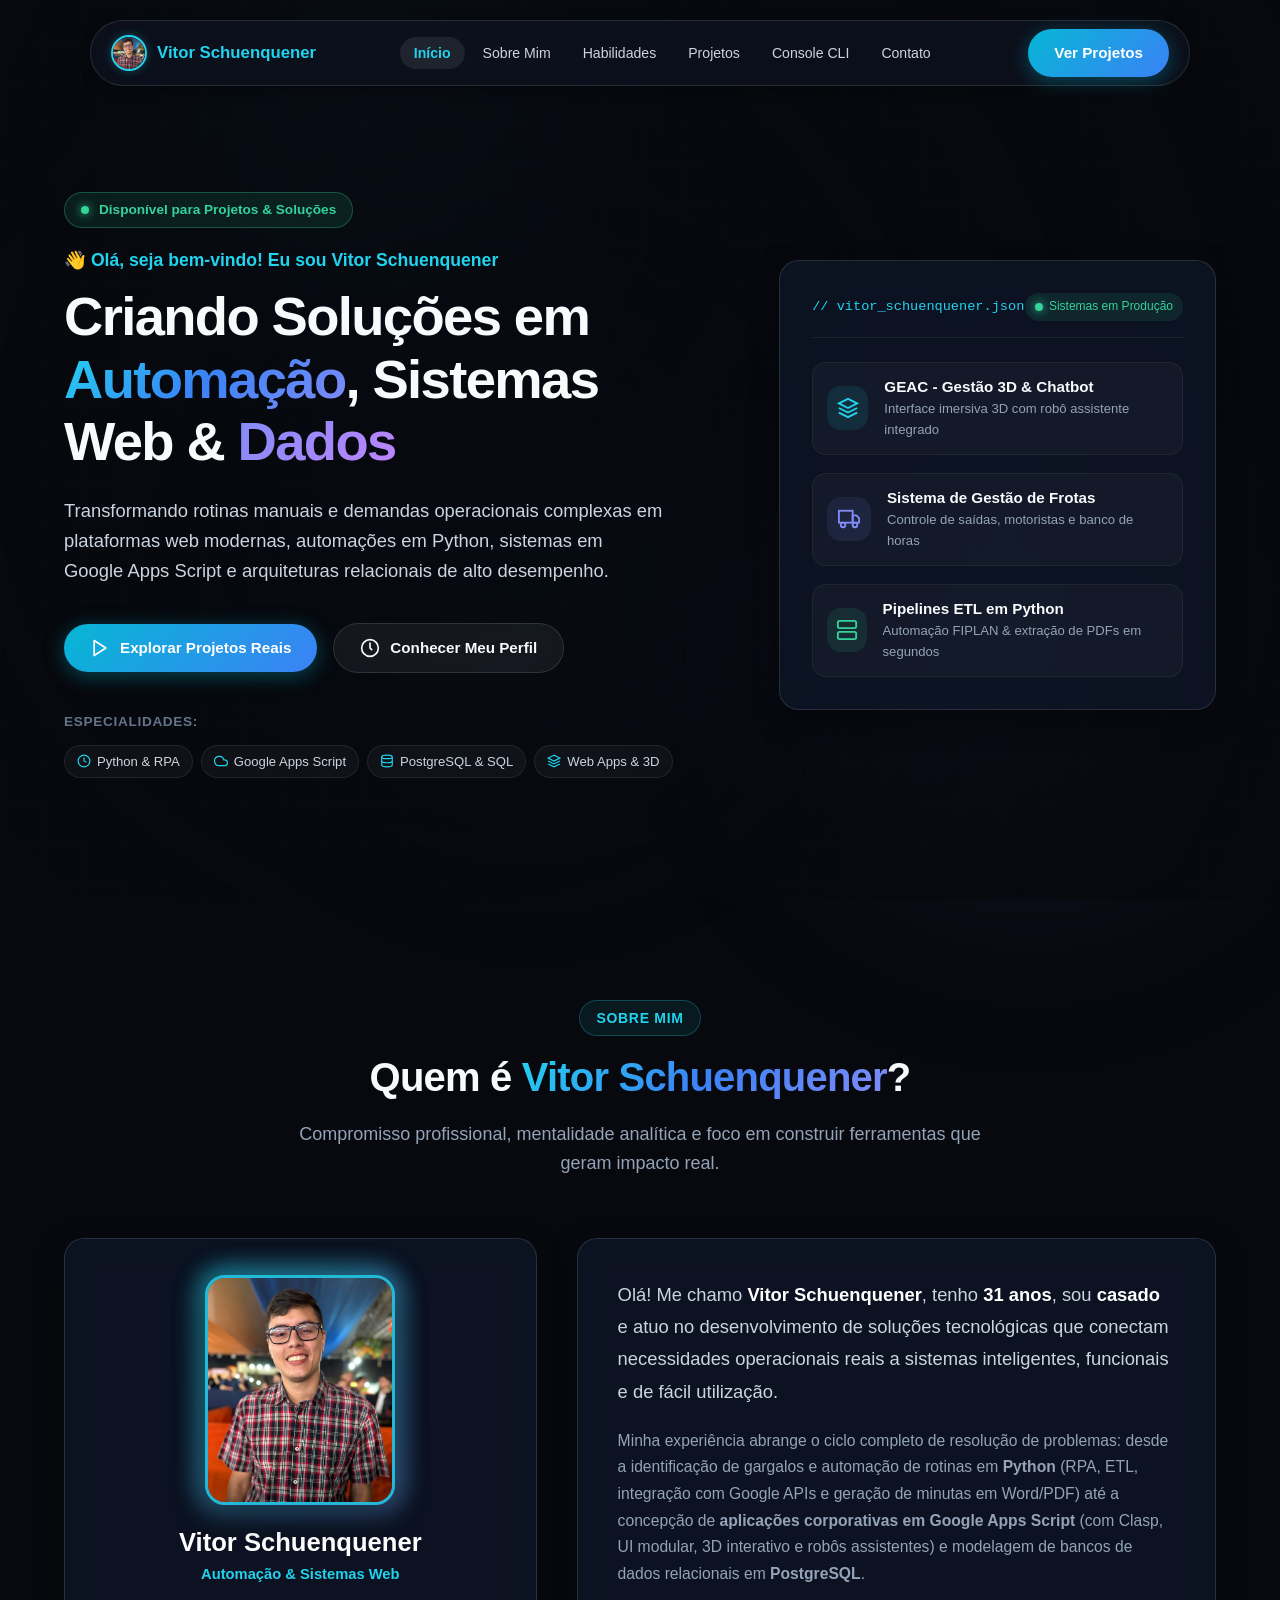
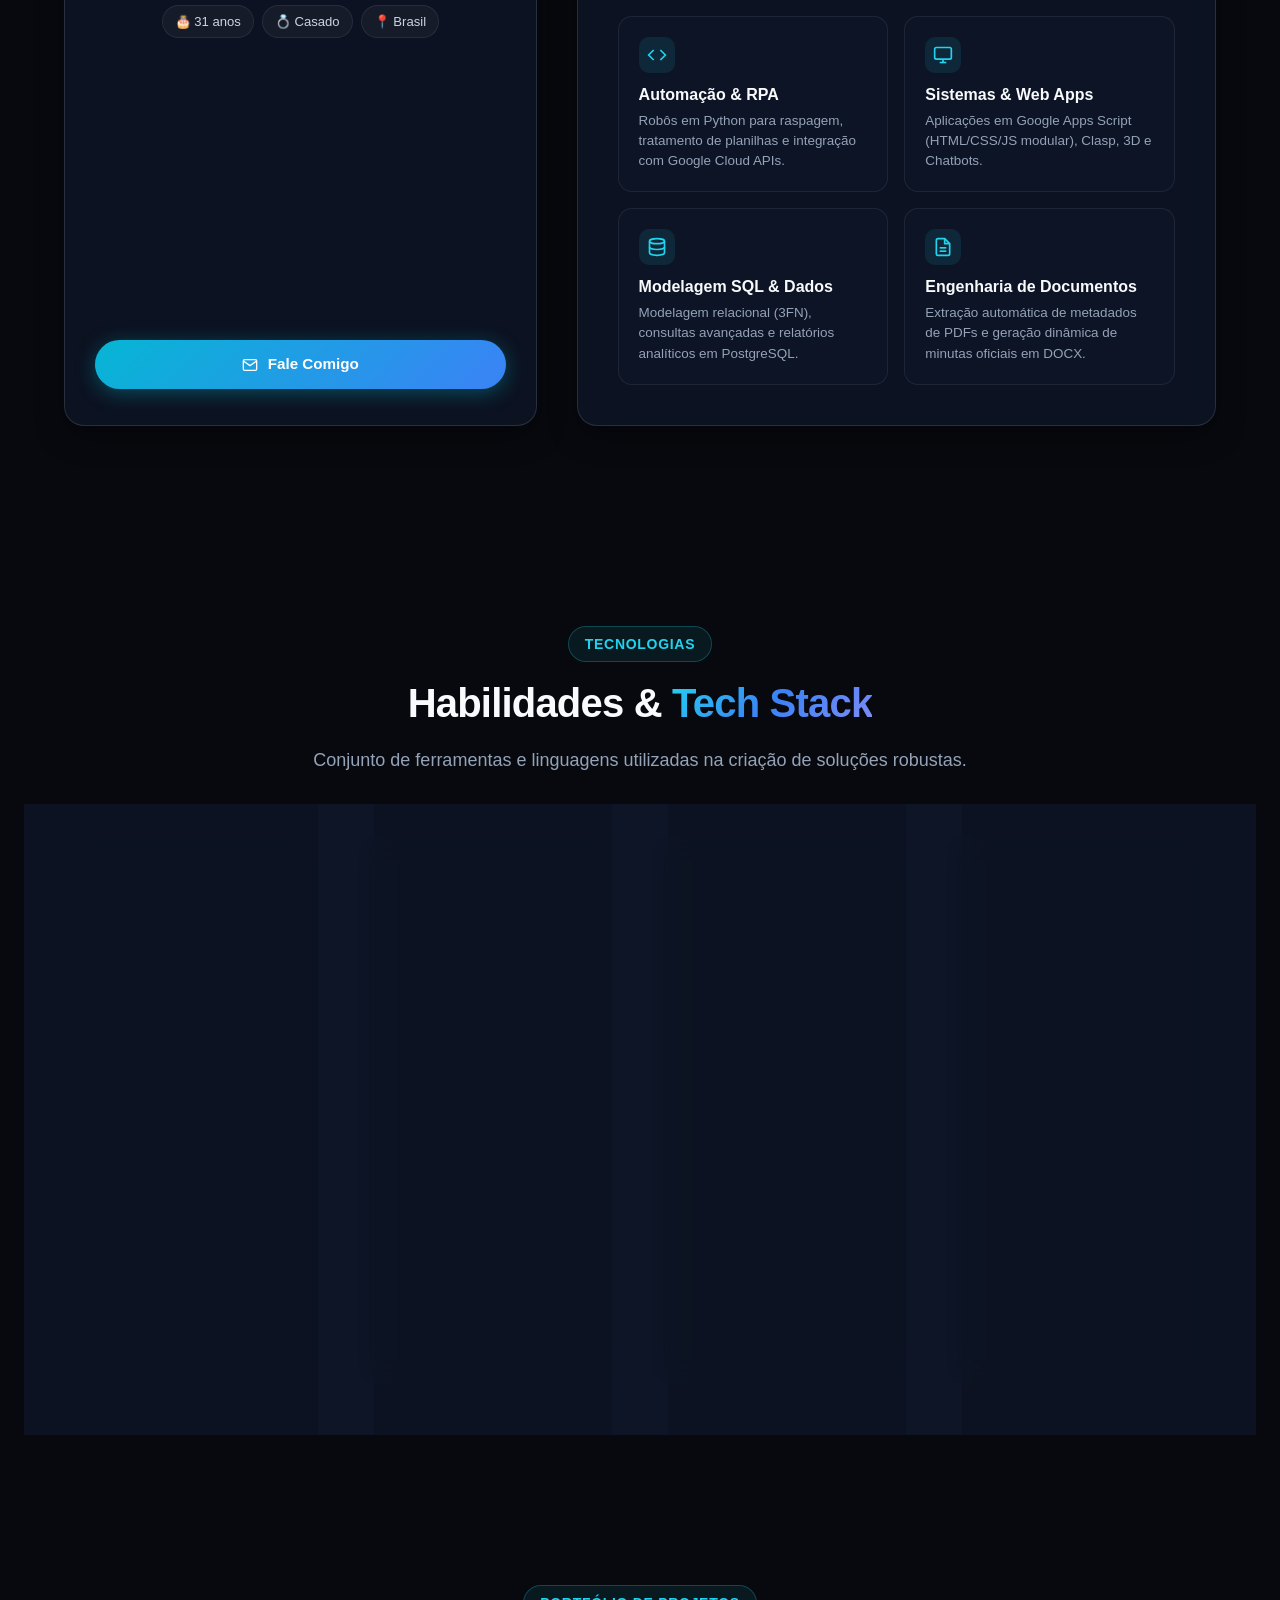
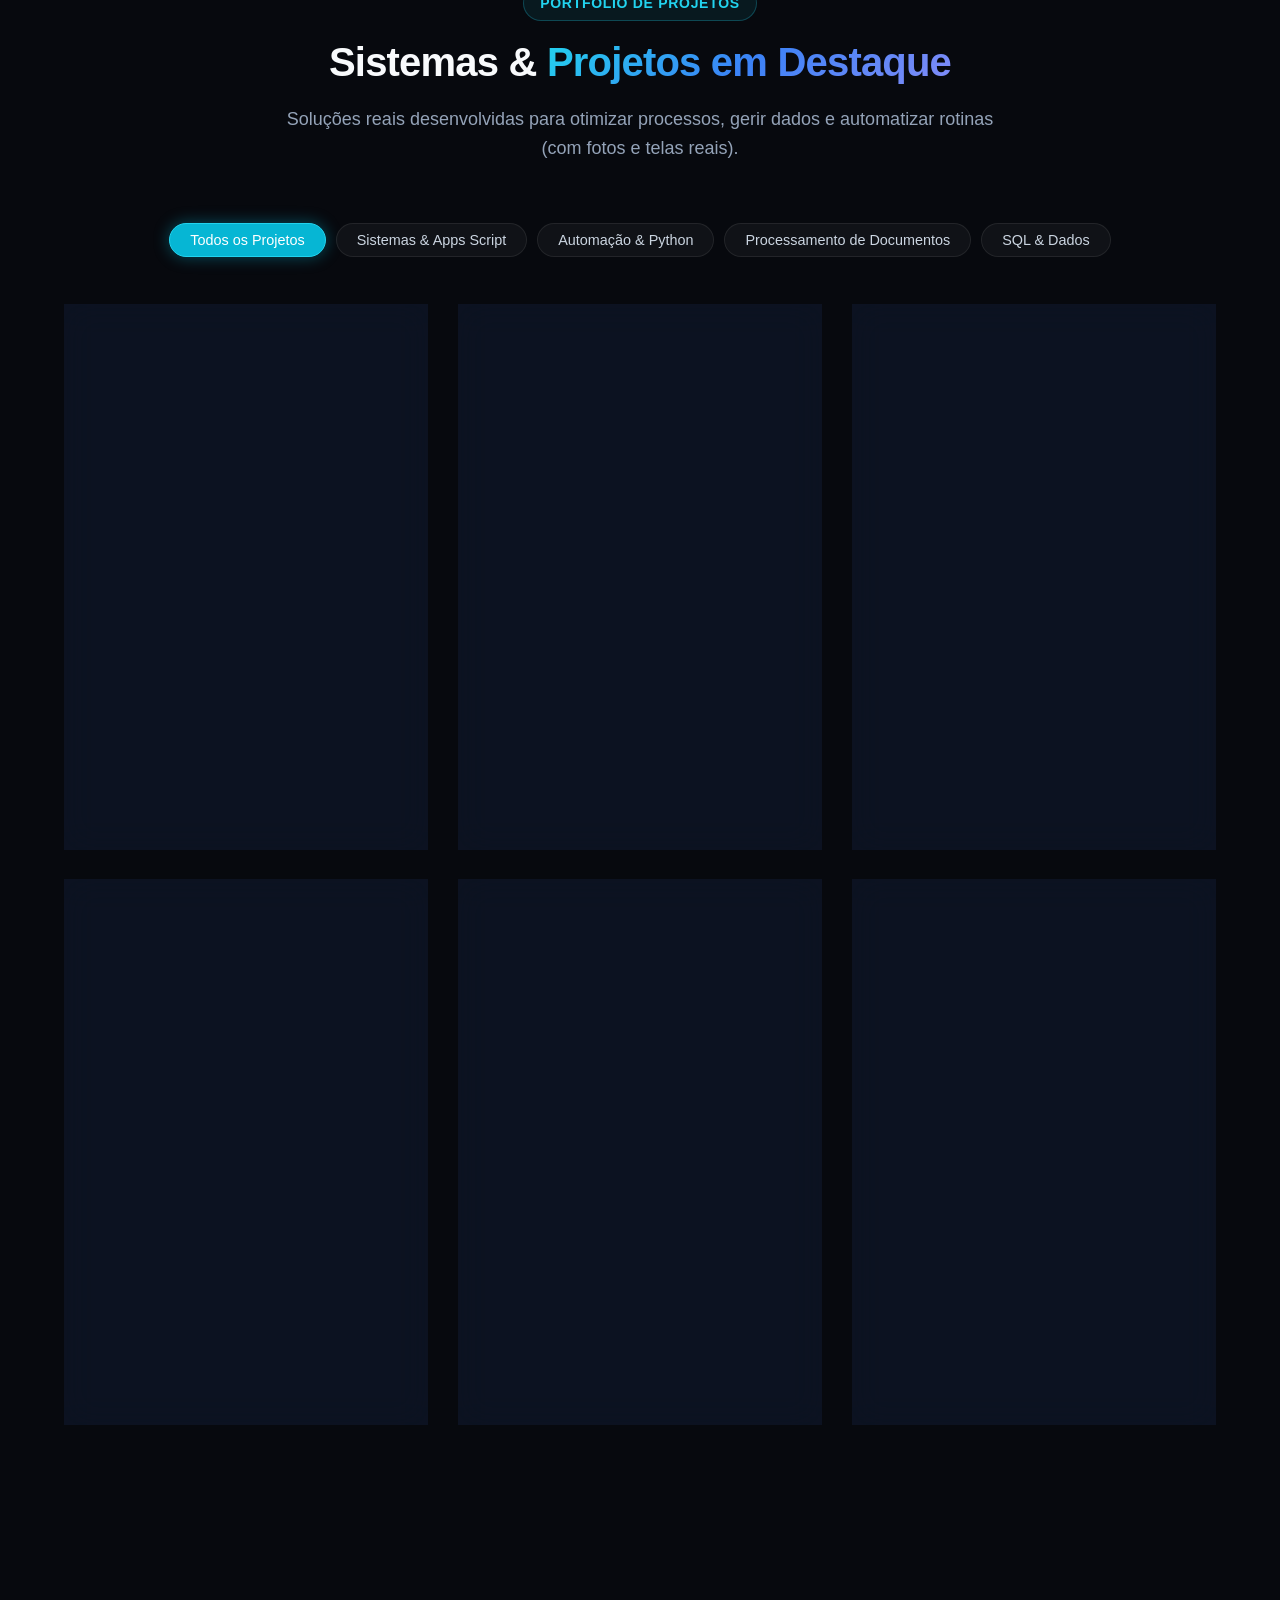
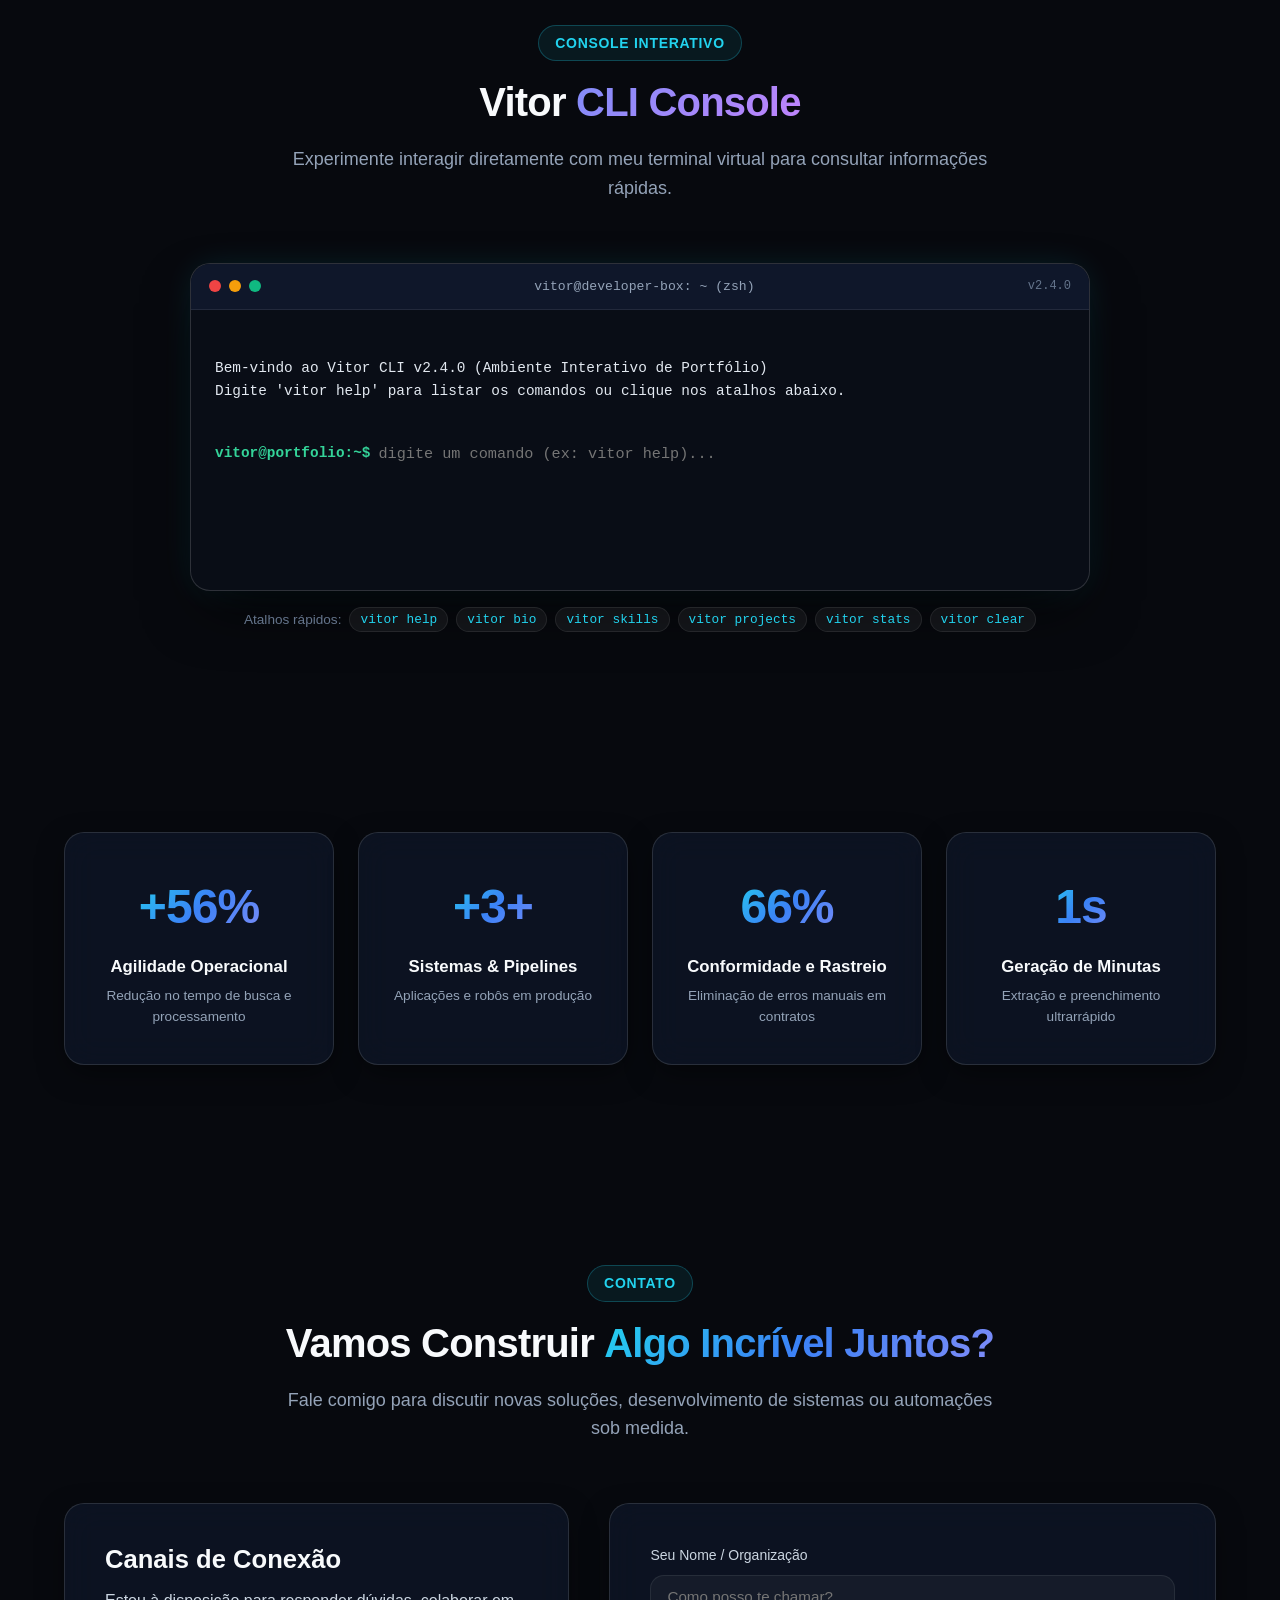
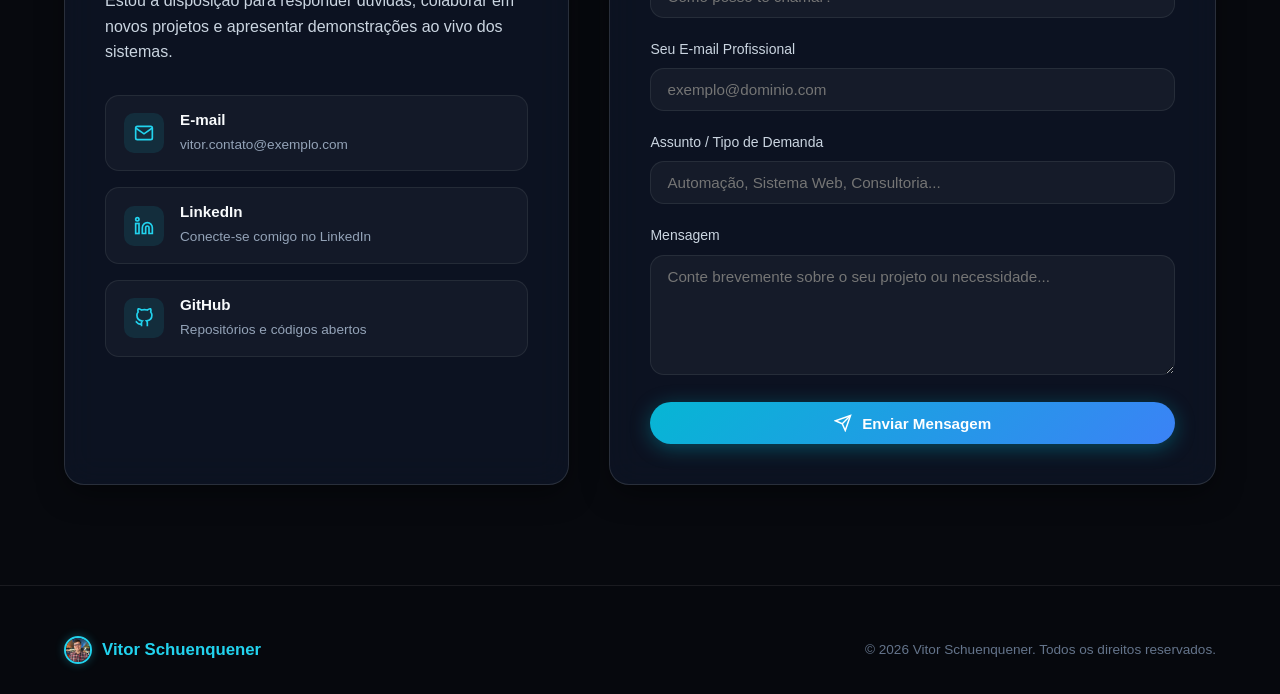
==== commit 6a418c38: "Add files via upload" ====
--- a/index.html
+++ b/index.html
@@ -1705,7 +1705,7 @@
   <nav class="navbar" id="navbar">
     <div class="nav-container">
       <a href="#hero" class="nav-logo">
-        <img src="assets/vitor_schuenquener.jpeg" alt="Vitor Schuenquener" class="nav-avatar">
+        <img src="[data-uri]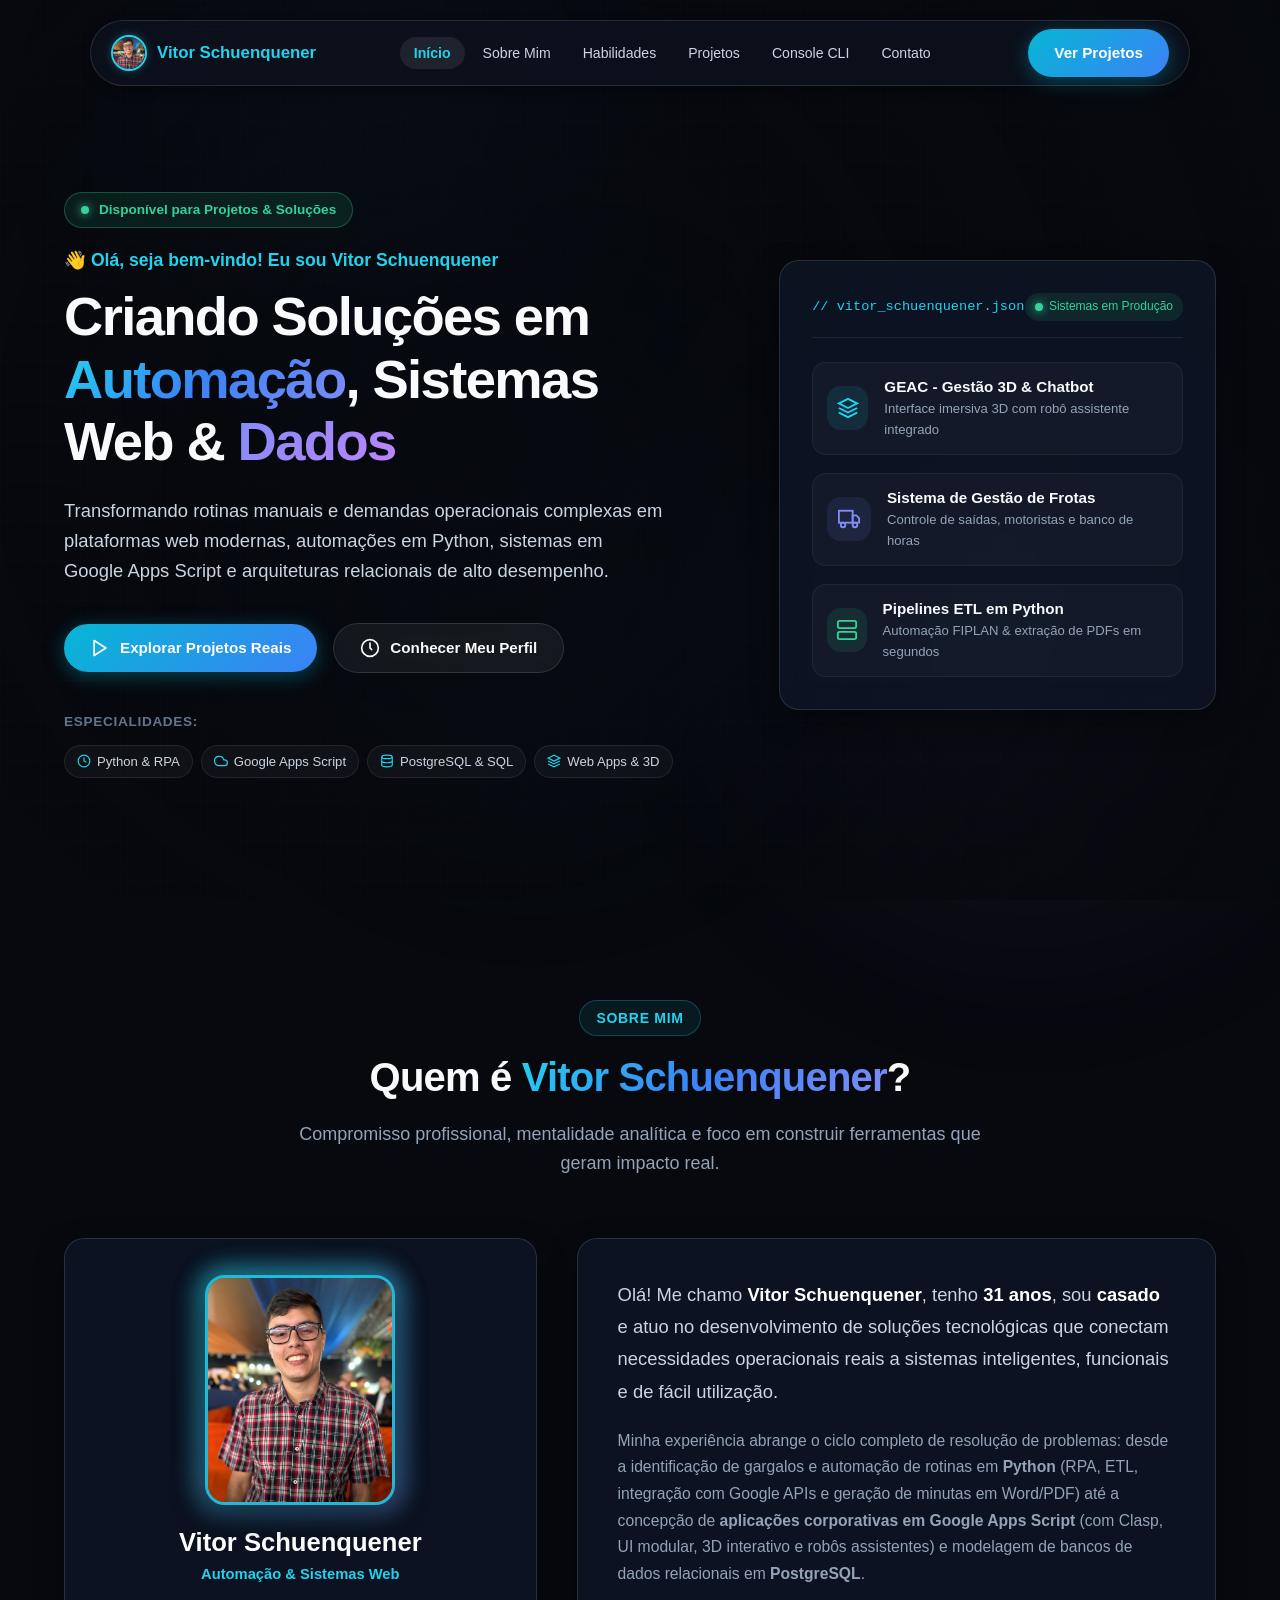
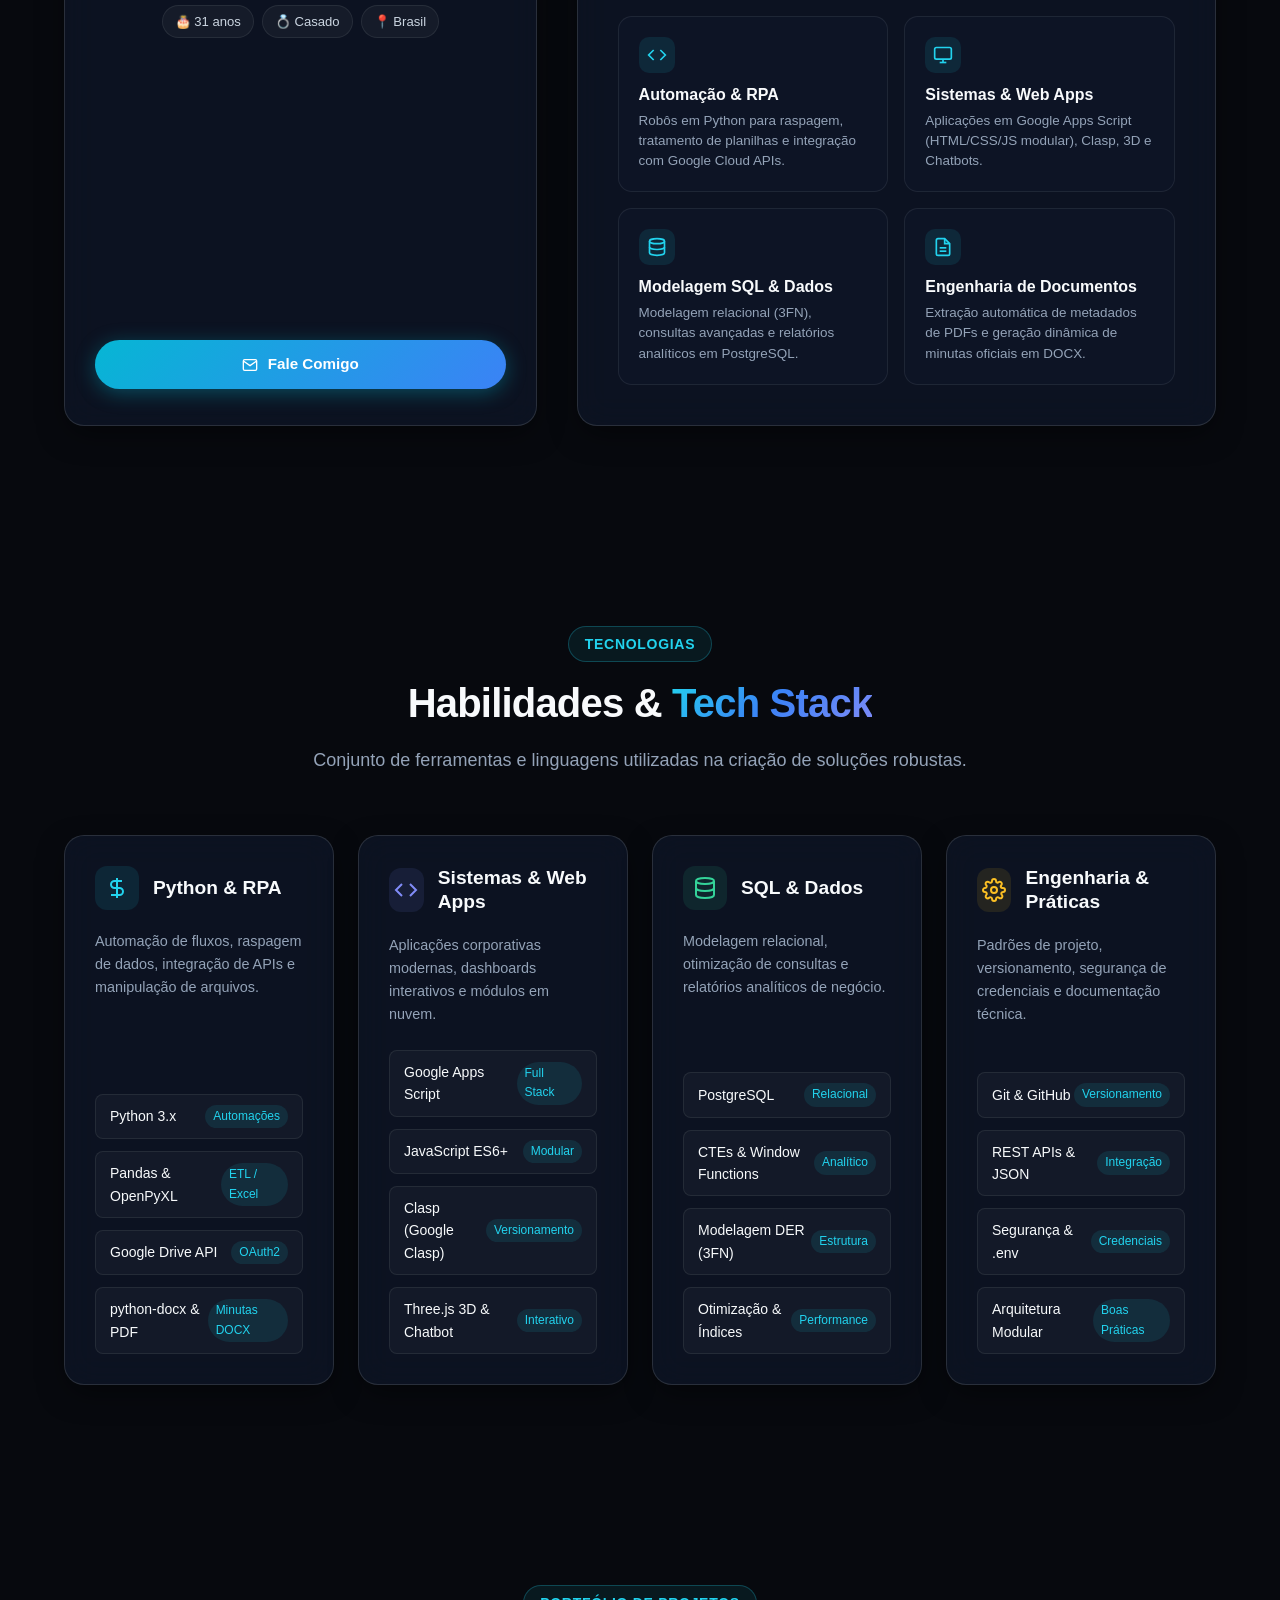
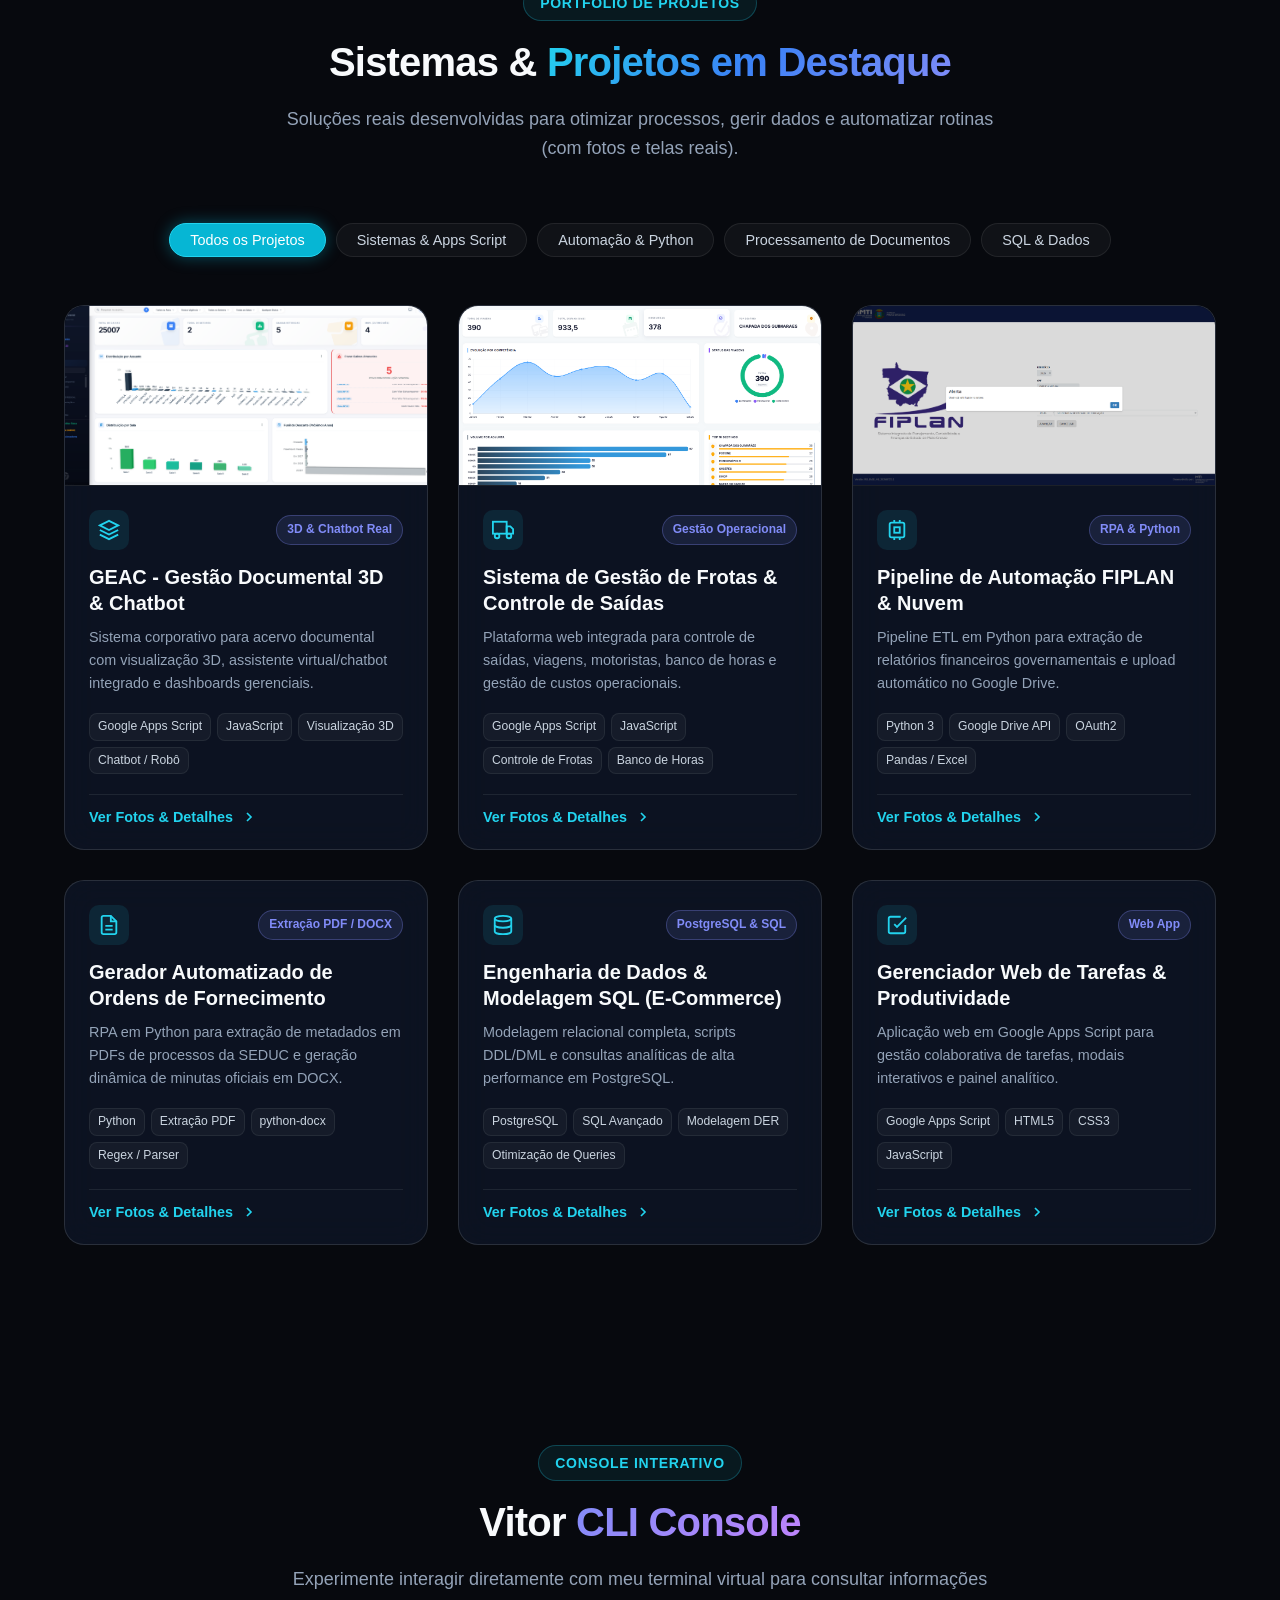
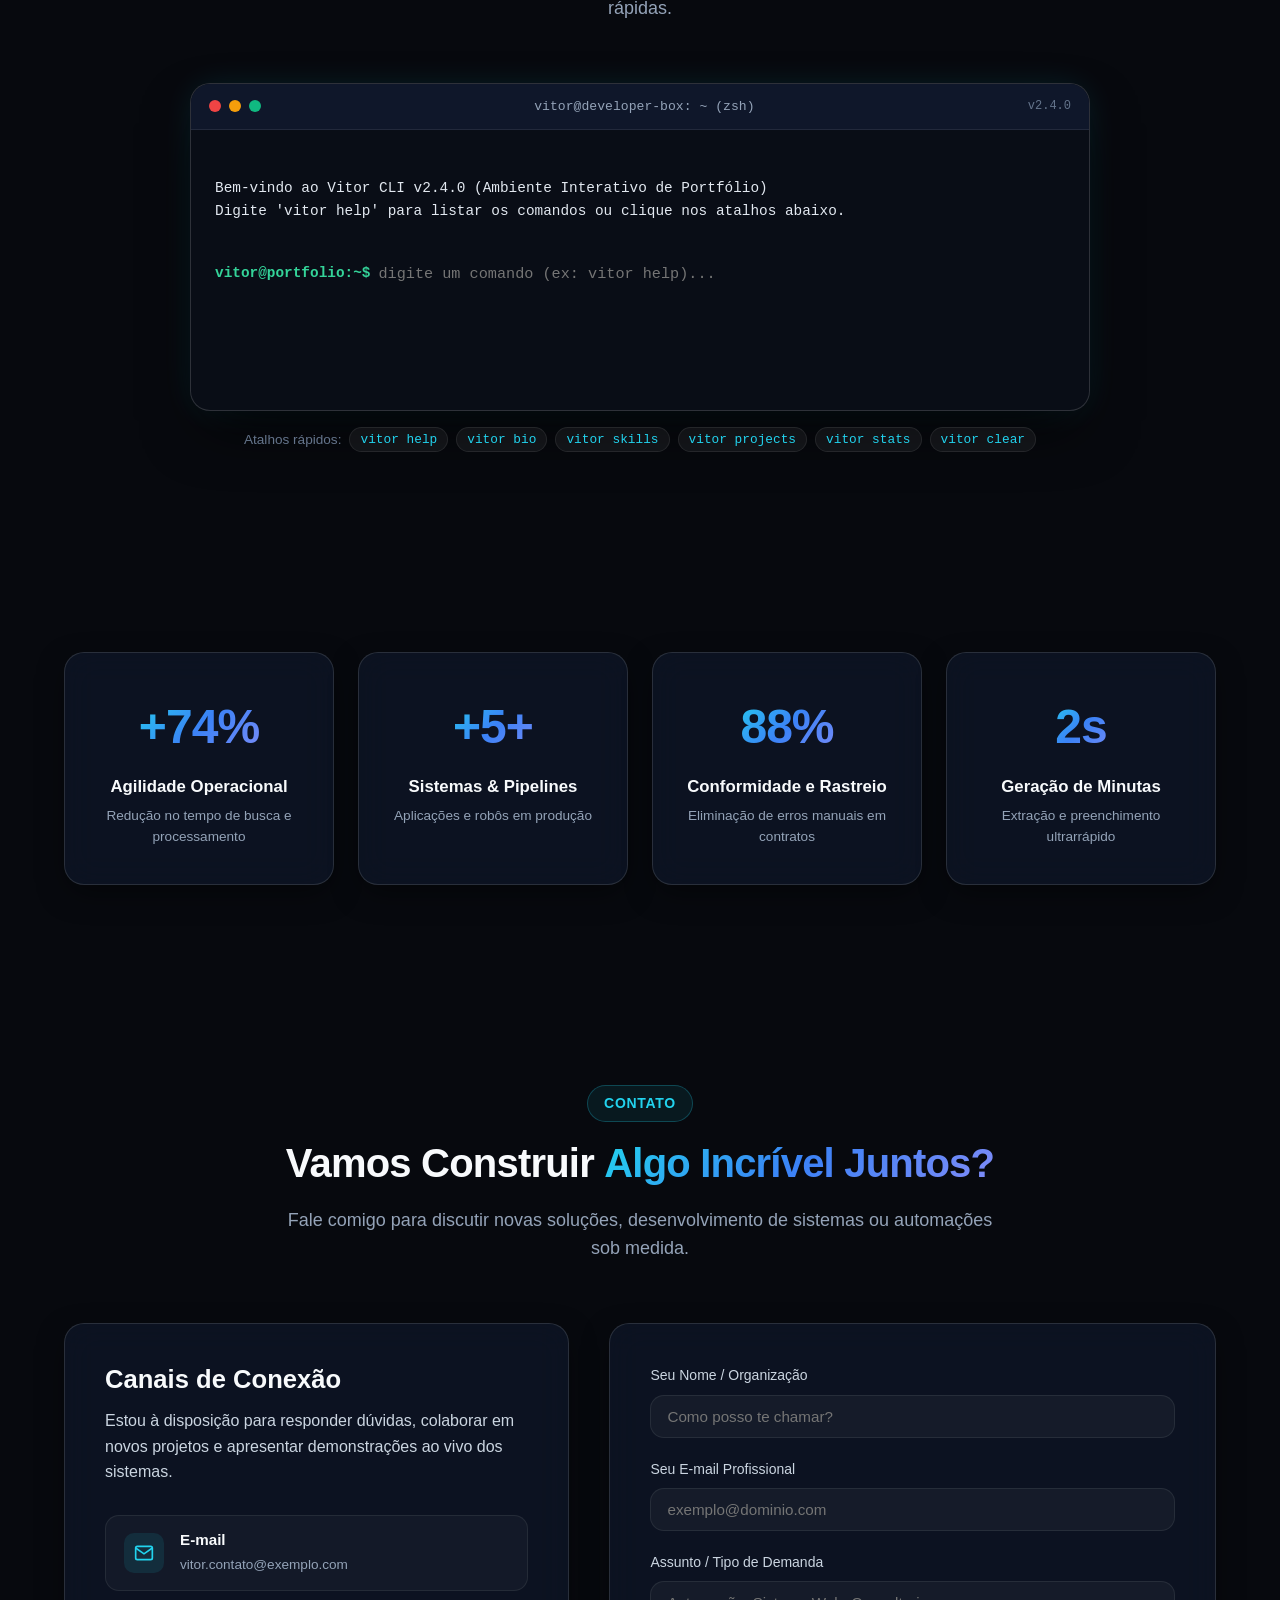
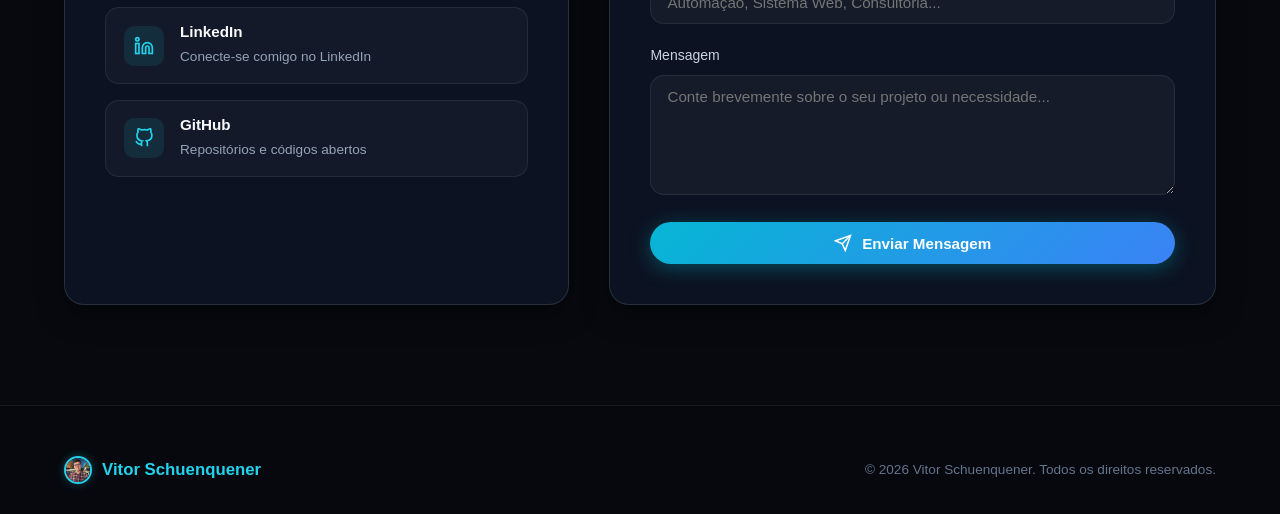
==== commit 6ca48567: "Add files via upload" ====
--- a/index.html
+++ b/index.html
@@ -297,11 +297,11 @@
 
 /* Navbar */
 .navbar {
-  position: fixed;
-  top: 20px;
+  position: absolute;
+  top: 24px;
   left: 0;
   right: 0;
-  z-index: 1000;
+  z-index: 100;
   transition: var(--transition-normal);
 }
 
@@ -2450,10 +2450,8 @@
     badge: "Extração PDF / DOCX",
     featured: true,
     tags: ["Python", "Extração PDF", "python-docx", "Regex / Parser", "Minutas Oficiais"],
-    coverImage: "[data-uri]",
-    images: [
-      { src: "[data-uri]", title: "Processo e Documento de Origem", desc: "Processo administrativo oficial da SEDUC utilizado para extração dos dados contratuais" }
-    ],
+    coverImage: "",
+    images: [],
     stats: {
       "Agilidade": "Geração imediata de minutas formatadas",
       "Precisão": "Eliminação de erros de digitação manual",
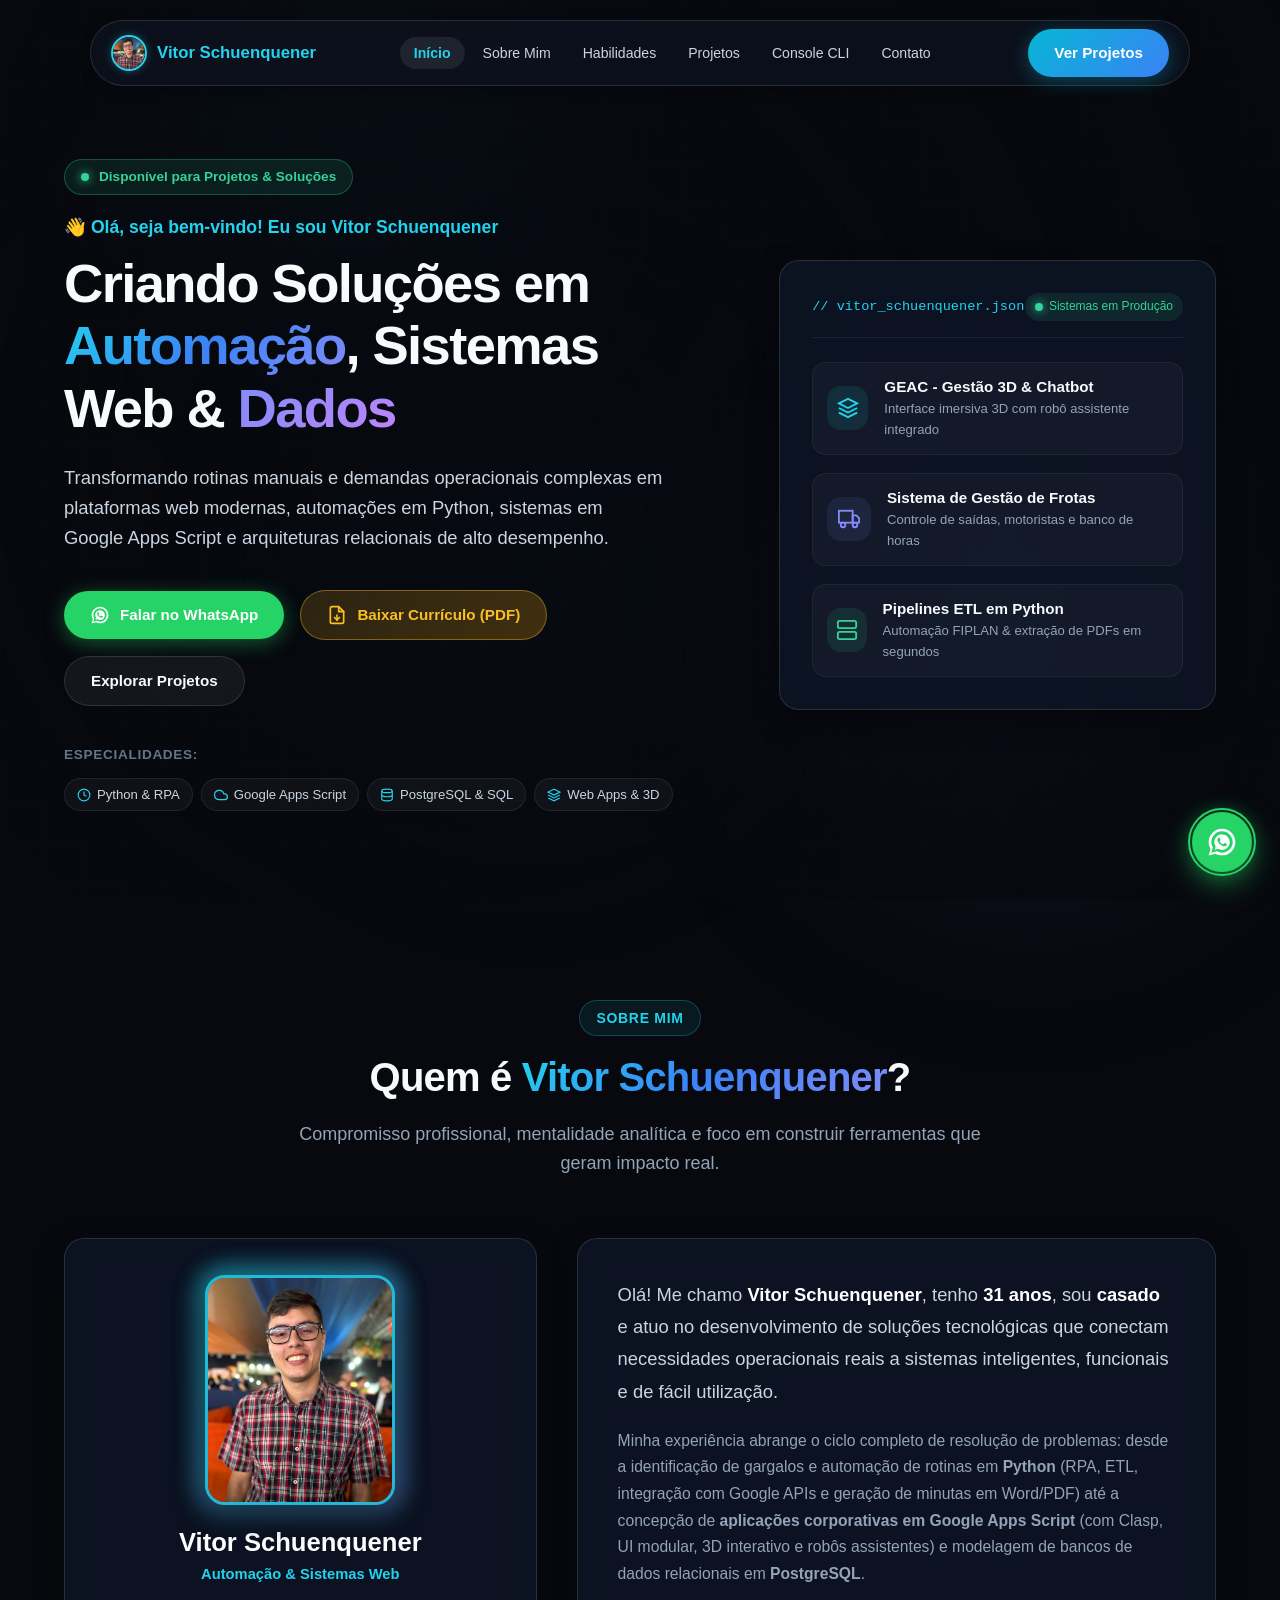
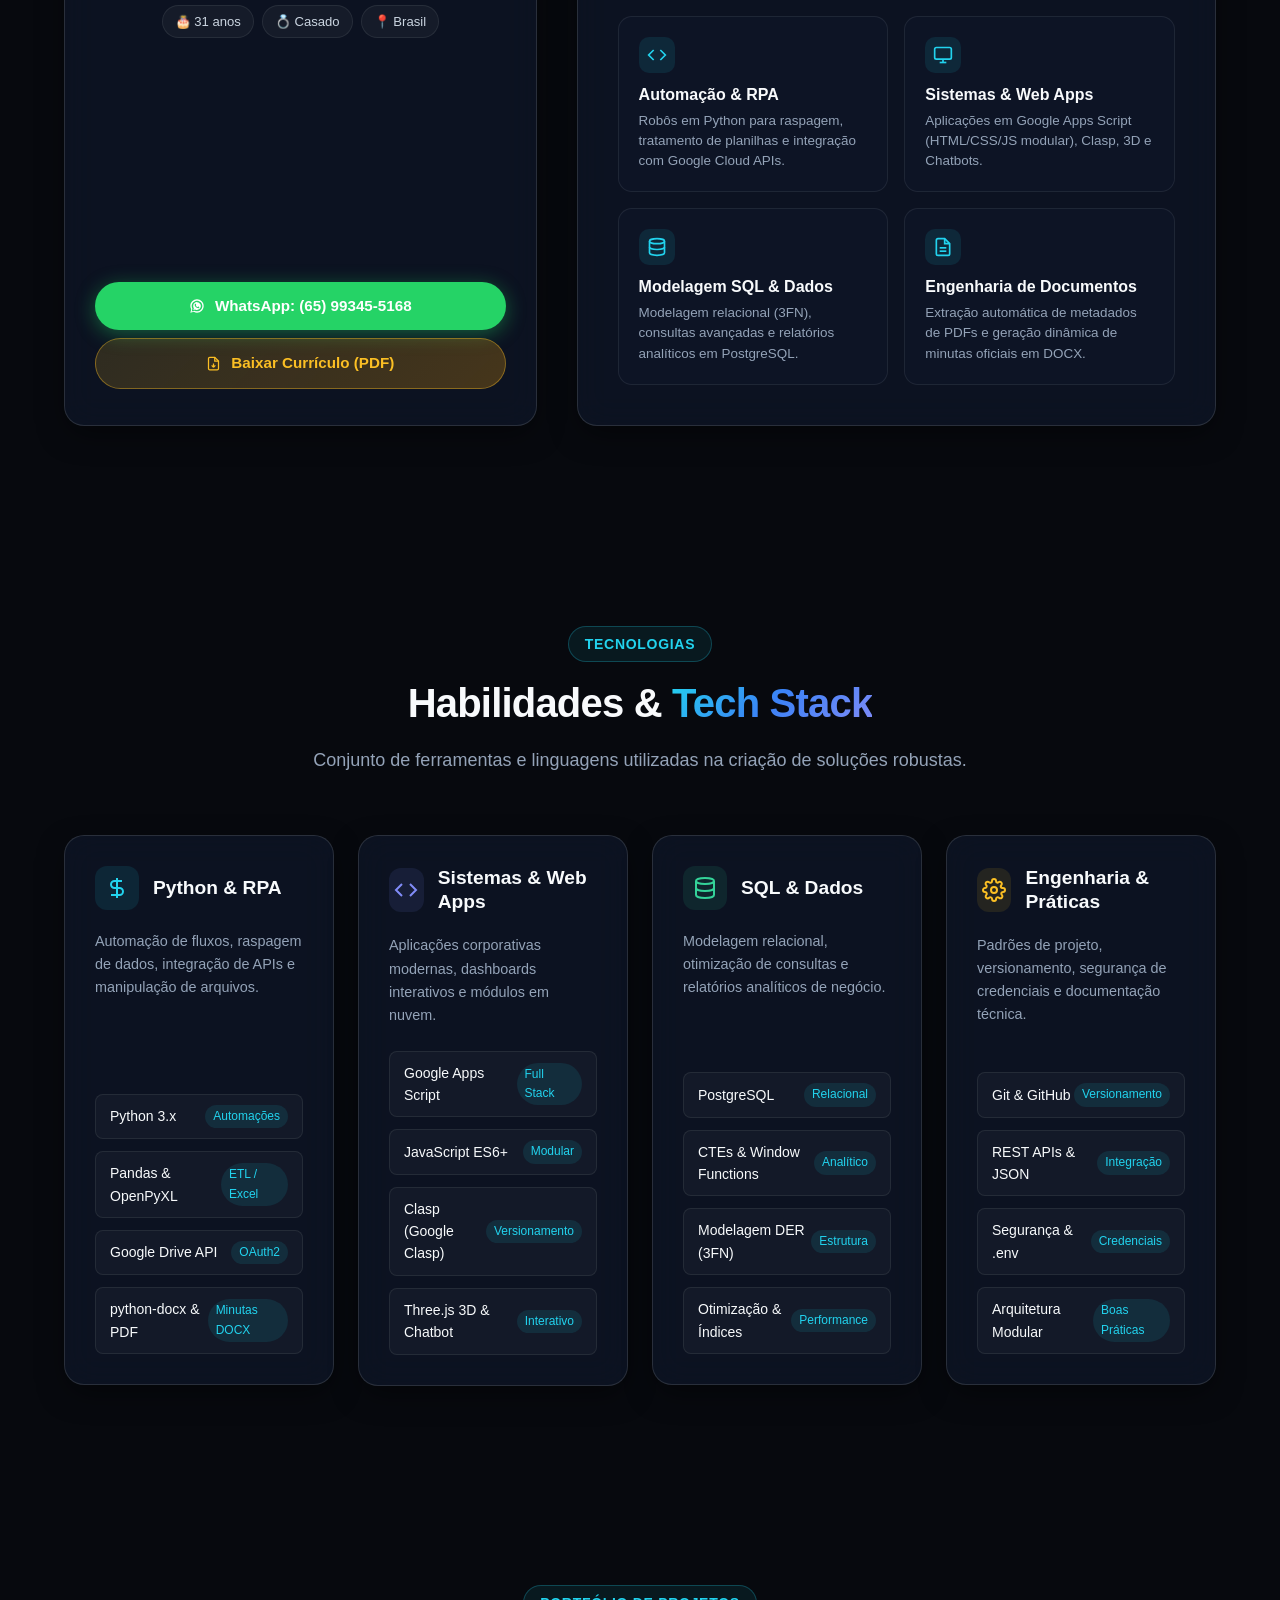
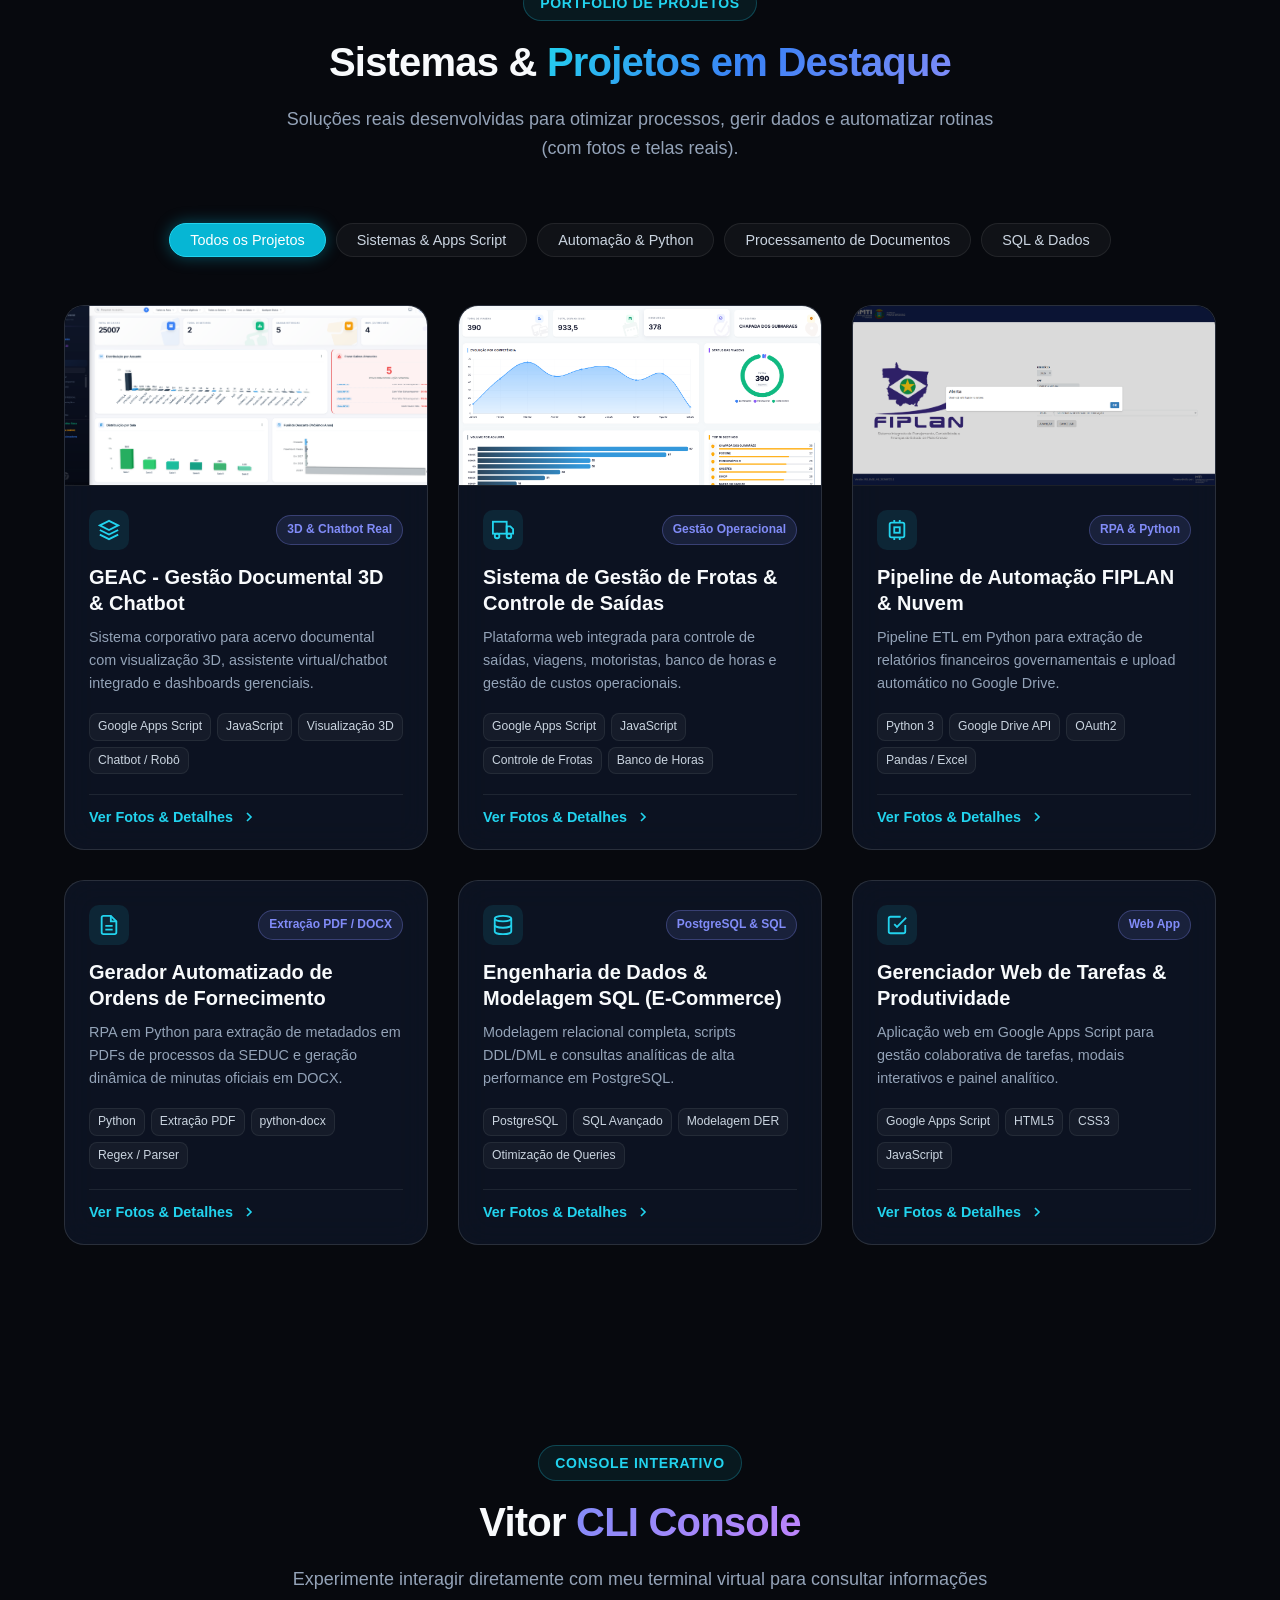
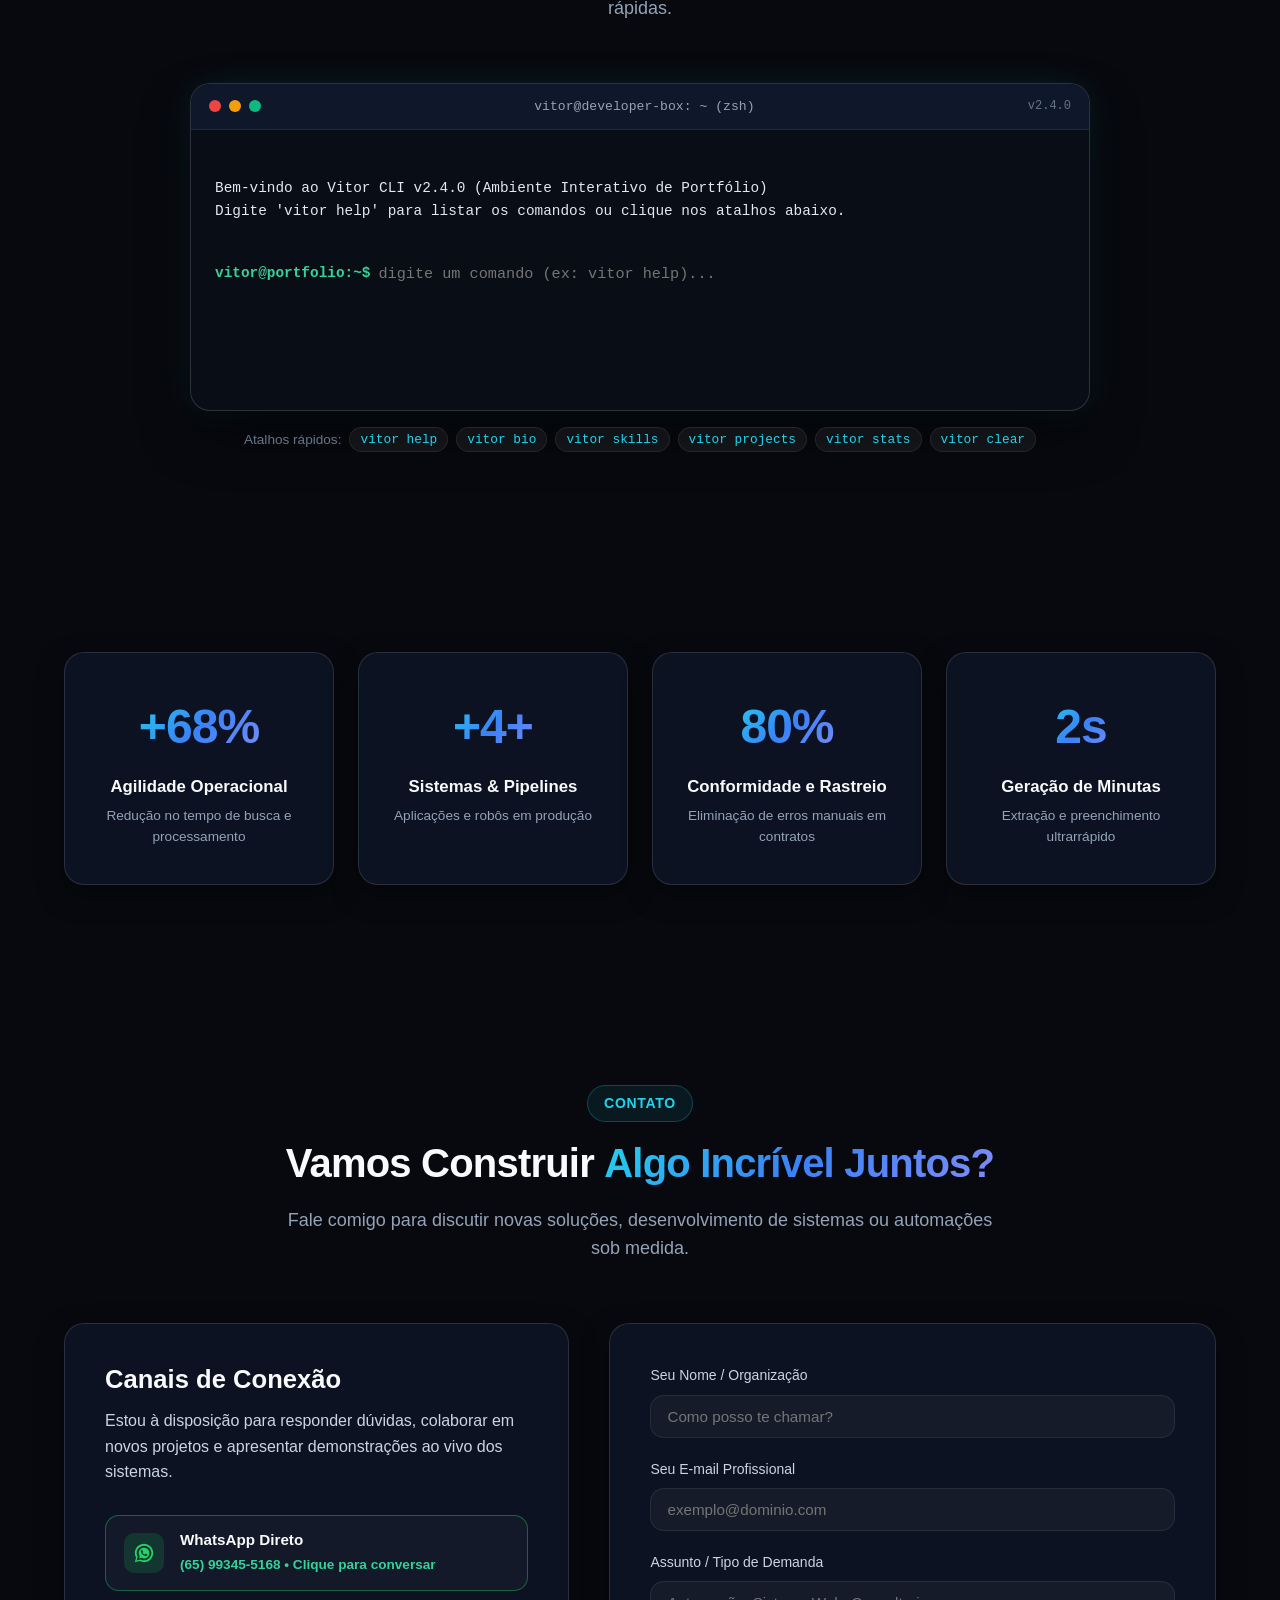
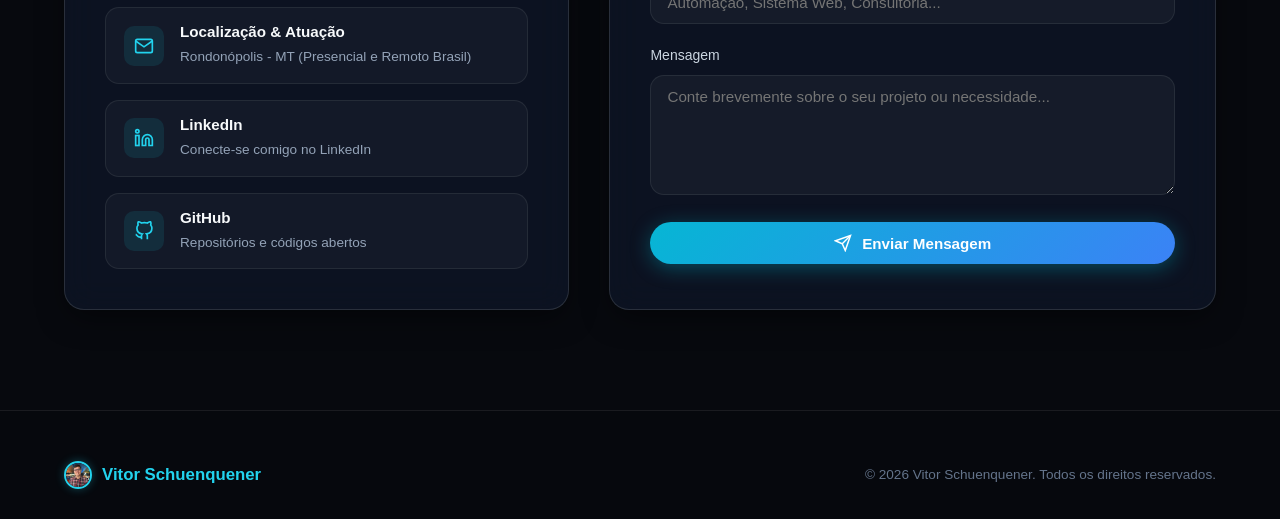
==== commit fc91a7d7: "Add files via upload" ====
--- a/index.html
+++ b/index.html
@@ -1691,6 +1691,104 @@
   .projects-grid { grid-template-columns: 1fr; }
 }
 
+
+/* ================= WHATSAPP FLOATING BUTTON & CV BUTTON ================= */
+.btn-whatsapp {
+  background: #25d366;
+  color: #ffffff !important;
+  font-weight: 600;
+  box-shadow: 0 4px 20px rgba(37, 211, 102, 0.4);
+}
+
+.btn-whatsapp:hover {
+  background: #20ba5a;
+  transform: translateY(-2px);
+  box-shadow: 0 8px 25px rgba(37, 211, 102, 0.6);
+}
+
+.btn-cv {
+  background: linear-gradient(135deg, rgba(251, 191, 36, 0.15) 0%, rgba(245, 158, 11, 0.25) 100%);
+  color: #fbbf24;
+  border: 1px solid rgba(251, 191, 36, 0.4);
+}
+
+.btn-cv:hover {
+  background: linear-gradient(135deg, rgba(251, 191, 36, 0.25) 0%, rgba(245, 158, 11, 0.4) 100%);
+  border-color: #fbbf24;
+  color: #ffffff;
+  transform: translateY(-2px);
+  box-shadow: 0 0 20px rgba(251, 191, 36, 0.3);
+}
+
+/* Floating WhatsApp Badge */
+.whatsapp-float-btn {
+  position: fixed;
+  bottom: 28px;
+  right: 28px;
+  width: 60px;
+  height: 60px;
+  border-radius: 50%;
+  background: #25d366;
+  color: #ffffff;
+  display: flex;
+  align-items: center;
+  justify-content: center;
+  box-shadow: 0 10px 30px rgba(37, 211, 102, 0.5), 0 0 20px rgba(37, 211, 102, 0.3);
+  z-index: 2500;
+  transition: transform 0.3s cubic-bezier(0.175, 0.885, 0.32, 1.275), box-shadow 0.3s ease;
+  text-decoration: none;
+}
+
+.whatsapp-float-btn:hover {
+  transform: scale(1.1) translateY(-4px);
+  box-shadow: 0 15px 35px rgba(37, 211, 102, 0.7), 0 0 30px rgba(37, 211, 102, 0.5);
+  color: #ffffff;
+}
+
+.whatsapp-float-btn svg {
+  width: 32px;
+  height: 32px;
+  fill: currentColor;
+}
+
+.whatsapp-pulse-ring {
+  position: absolute;
+  inset: -4px;
+  border-radius: 50%;
+  border: 2px solid #25d366;
+  animation: pulse-ring 2s cubic-bezier(0.215, 0.61, 0.355, 1) infinite;
+  pointer-events: none;
+}
+
+@keyframes pulse-ring {
+  0% { transform: scale(0.95); opacity: 0.8; }
+  50% { transform: scale(1.3); opacity: 0; }
+  100% { transform: scale(1.3); opacity: 0; }
+}
+
+.whatsapp-tooltip {
+  position: absolute;
+  right: 72px;
+  background: #0f172a;
+  color: #f8fafc;
+  padding: 8px 14px;
+  border-radius: var(--radius-md);
+  border: 1px solid rgba(37, 211, 102, 0.4);
+  box-shadow: 0 6px 20px rgba(0, 0, 0, 0.4);
+  font-size: 0.85rem;
+  font-weight: 600;
+  white-space: nowrap;
+  opacity: 0;
+  pointer-events: none;
+  transform: translateX(10px);
+  transition: opacity 0.3s ease, transform 0.3s ease;
+}
+
+.whatsapp-float-btn:hover .whatsapp-tooltip {
+  opacity: 1;
+  transform: translateX(0);
+}
+
 </style>
 </head>
 <body>
@@ -1753,13 +1851,16 @@
           </p>
 
           <div class="hero-buttons">
-            <a href="#projects" class="btn btn-primary">
-              <svg width="20" height="20" viewBox="0 0 24 24" fill="none" stroke="currentColor" stroke-width="2" stroke-linecap="round" stroke-linejoin="round"><polygon points="5 3 19 12 5 21 5 3"></polygon></svg>
-              Explorar Projetos Reais
+            <a href="https://wa.me/5565993455168?text=Ol%C3%A1%20Vitor!%20Vi%20seu%20portf%C3%B3lio%20e%20gostaria%20de%20conversar%20sobre%20uma%20oportunidade." target="_blank" rel="noopener noreferrer" class="btn btn-whatsapp">
+              <svg width="20" height="20" viewBox="0 0 24 24" fill="currentColor"><path d="M12.031 6.172c-3.181 0-5.767 2.586-5.768 5.766-.001 1.298.38 2.27 1.019 3.287l-.711 2.598 2.664-.698c.97.53 1.961.815 2.796.815 3.183 0 5.769-2.586 5.77-5.766.001-3.182-2.585-5.768-5.77-5.768zm3.392 8.244c-.144.405-.837.774-1.17.824-.299.045-.677.063-1.092-.069-.252-.08-.575-.187-.988-.365-1.739-.751-2.874-2.502-2.961-2.617-.087-.116-.708-.94-.708-1.793s.448-1.273.607-1.446c.159-.173.346-.217.462-.217l.332.007c.106.005.249-.04.39.298.144.347.491 1.2.534 1.287.043.087.072.188.014.304-.058.116-.087.188-.173.289l-.26.304c-.087.086-.177.18-.076.354.101.174.449.741.964 1.201.662.591 1.221.774 1.394.86s.274.072.376-.043c.101-.116.433-.506.549-.68.116-.173.231-.145.39-.087s1.011.477 1.184.564.289.13.332.202c.045.072.045.419-.099.824zm-3.392-10.416c-4.408 0-7.994 3.585-7.995 7.993 0 1.408.367 2.784 1.066 3.996l-1.132 4.137 4.241-1.113c1.161.633 2.474.969 3.82.97h.003c4.408 0 7.995-3.586 7.996-7.995 0-2.136-.831-4.144-2.344-5.656s-3.52-2.342-5.655-2.342zm0-2c5.514 0 9.996 4.482 9.996 9.995 0 2.669-1.039 5.178-2.927 7.067s-4.398 2.928-7.069 2.928c-1.708 0-3.376-.437-4.85-1.267l-5.181 1.359 1.385-5.06c-.908-1.528-1.387-3.279-1.387-5.027 0-5.513 4.482-9.995 9.995-9.995z"/></svg>
+              Falar no WhatsApp
             </a>
-            <a href="#about" class="btn btn-secondary">
-              <svg width="20" height="20" viewBox="0 0 24 24" fill="none" stroke="currentColor" stroke-width="2" stroke-linecap="round" stroke-linejoin="round"><circle cx="12" cy="12" r="10"></circle><polyline points="12 6 12 12 14 14"></polyline></svg>
-              Conhecer Meu Perfil
+            <a href="assets/curriculo_vitor_schuenquener.pdf" download="Curriculo_Vitor_Schuenquener.pdf" class="btn btn-cv">
+              <svg width="20" height="20" viewBox="0 0 24 24" fill="none" stroke="currentColor" stroke-width="2" stroke-linecap="round" stroke-linejoin="round"><path d="M14 2H6a2 2 0 0 0-2 2v16a2 2 0 0 0 2 2h12a2 2 0 0 0 2-2V8z"></path><polyline points="14 2 14 8 20 8"></polyline><line x1="12" y1="18" x2="12" y2="12"></line><line x1="9" y1="15" x2="12" y2="18"></line><line x1="15" y1="15" x2="12" y2="18"></line></svg>
+              Baixar Currículo (PDF)
+            </a>
+            <a href="#projects" class="btn btn-secondary">
+              Explorar Projetos
             </a>
           </div>
 
@@ -1860,10 +1961,14 @@
             <span class="info-chip">📍 Brasil</span>
           </div>
 
-          <div class="profile-actions">
-            <a href="#contact" class="btn btn-primary btn-sm" style="width: 100%;">
-              <svg width="16" height="16" viewBox="0 0 24 24" fill="none" stroke="currentColor" stroke-width="2"><path d="M4 4h16c1.1 0 2 .9 2 2v12c0 1.1-.9 2-2 2H4c-1.1 0-2-.9-2-2V6c0-1.1.9-2 2-2z"></path><polyline points="22,6 12,13 2,6"></polyline></svg>
-              Fale Comigo
+          <div class="profile-actions" style="flex-direction: column; gap: 8px;">
+            <a href="https://wa.me/5565993455168?text=Ol%C3%A1%20Vitor!%20Vi%20seu%20portf%C3%B3lio%20e%20gostaria%20de%20conversar%20sobre%20uma%20oportunidade." target="_blank" rel="noopener noreferrer" class="btn btn-whatsapp btn-sm" style="width: 100%;">
+              <svg width="16" height="16" viewBox="0 0 24 24" fill="currentColor"><path d="M12.031 6.172c-3.181 0-5.767 2.586-5.768 5.766-.001 1.298.38 2.27 1.019 3.287l-.711 2.598 2.664-.698c.97.53 1.961.815 2.796.815 3.183 0 5.769-2.586 5.77-5.766.001-3.182-2.585-5.768-5.77-5.768zm3.392 8.244c-.144.405-.837.774-1.17.824-.299.045-.677.063-1.092-.069-.252-.08-.575-.187-.988-.365-1.739-.751-2.874-2.502-2.961-2.617-.087-.116-.708-.94-.708-1.793s.448-1.273.607-1.446c.159-.173.346-.217.462-.217l.332.007c.106.005.249-.04.39.298.144.347.491 1.2.534 1.287.043.087.072.188.014.304-.058.116-.087.188-.173.289l-.26.304c-.087.086-.177.18-.076.354.101.174.449.741.964 1.201.662.591 1.221.774 1.394.86s.274.072.376-.043c.101-.116.433-.506.549-.68.116-.173.231-.145.39-.087s1.011.477 1.184.564.289.13.332.202c.045.072.045.419-.099.824zm-3.392-10.416c-4.408 0-7.994 3.585-7.995 7.993 0 1.408.367 2.784 1.066 3.996l-1.132 4.137 4.241-1.113c1.161.633 2.474.969 3.82.97h.003c4.408 0 7.995-3.586 7.996-7.995 0-2.136-.831-4.144-2.344-5.656s-3.52-2.342-5.655-2.342zm0-2c5.514 0 9.996 4.482 9.996 9.995 0 2.669-1.039 5.178-2.927 7.067s-4.398 2.928-7.069 2.928c-1.708 0-3.376-.437-4.85-1.267l-5.181 1.359 1.385-5.06c-.908-1.528-1.387-3.279-1.387-5.027 0-5.513 4.482-9.995 9.995-9.995z"/></svg>
+              WhatsApp: (65) 99345-5168
+            </a>
+            <a href="assets/curriculo_vitor_schuenquener.pdf" download="Curriculo_Vitor_Schuenquener.pdf" class="btn btn-cv btn-sm" style="width: 100%;">
+              <svg width="15" height="15" viewBox="0 0 24 24" fill="none" stroke="currentColor" stroke-width="2"><path d="M14 2H6a2 2 0 0 0-2 2v16a2 2 0 0 0 2 2h12a2 2 0 0 0 2-2V8z"></path><polyline points="14 2 14 8 20 8"></polyline><line x1="12" y1="18" x2="12" y2="12"></line><line x1="9" y1="15" x2="12" y2="18"></line><line x1="15" y1="15" x2="12" y2="18"></line></svg>
+              Baixar Currículo (PDF)
             </a>
           </div>
         </div>
@@ -2169,13 +2274,23 @@
             <p>Estou à disposição para responder dúvidas, colaborar em novos projetos e apresentar demonstrações ao vivo dos sistemas.</p>
 
             <div class="contact-channels">
+              <a href="https://wa.me/5565993455168?text=Ol%C3%A1%20Vitor!%20Vi%20seu%20portf%C3%B3lio%20e%20gostaria%20de%20conversar%20sobre%20uma%20oportunidade." target="_blank" rel="noopener noreferrer" class="channel-item" style="border-color: rgba(37, 211, 102, 0.4); text-decoration: none;">
+                <div class="channel-icon" style="background: rgba(37, 211, 102, 0.15); color: #25d366;">
+                  <svg width="22" height="22" viewBox="0 0 24 24" fill="currentColor"><path d="M12.031 6.172c-3.181 0-5.767 2.586-5.768 5.766-.001 1.298.38 2.27 1.019 3.287l-.711 2.598 2.664-.698c.97.53 1.961.815 2.796.815 3.183 0 5.769-2.586 5.77-5.766.001-3.182-2.585-5.768-5.77-5.768zm3.392 8.244c-.144.405-.837.774-1.17.824-.299.045-.677.063-1.092-.069-.252-.08-.575-.187-.988-.365-1.739-.751-2.874-2.502-2.961-2.617-.087-.116-.708-.94-.708-1.793s.448-1.273.607-1.446c.159-.173.346-.217.462-.217l.332.007c.106.005.249-.04.39.298.144.347.491 1.2.534 1.287.043.087.072.188.014.304-.058.116-.087.188-.173.289l-.26.304c-.087.086-.177.18-.076.354.101.174.449.741.964 1.201.662.591 1.221.774 1.394.86s.274.072.376-.043c.101-.116.433-.506.549-.68.116-.173.231-.145.39-.087s1.011.477 1.184.564.289.13.332.202c.045.072.045.419-.099.824zm-3.392-10.416c-4.408 0-7.994 3.585-7.995 7.993 0 1.408.367 2.784 1.066 3.996l-1.132 4.137 4.241-1.113c1.161.633 2.474.969 3.82.97h.003c4.408 0 7.995-3.586 7.996-7.995 0-2.136-.831-4.144-2.344-5.656s-3.52-2.342-5.655-2.342zm0-2c5.514 0 9.996 4.482 9.996 9.995 0 2.669-1.039 5.178-2.927 7.067s-4.398 2.928-7.069 2.928c-1.708 0-3.376-.437-4.85-1.267l-5.181 1.359 1.385-5.06c-.908-1.528-1.387-3.279-1.387-5.027 0-5.513 4.482-9.995 9.995-9.995z"/></svg>
+                </div>
+                <div class="channel-details">
+                  <h4>WhatsApp Direto</h4>
+                  <span style="color: #34d399; font-weight: 600;">(65) 99345-5168 &bull; Clique para conversar</span>
+                </div>
+              </a>
+
               <div class="channel-item">
                 <div class="channel-icon">
                   <svg width="20" height="20" viewBox="0 0 24 24" fill="none" stroke="currentColor" stroke-width="2"><path d="M4 4h16c1.1 0 2 .9 2 2v12c0 1.1-.9 2-2 2H4c-1.1 0-2-.9-2-2V6c0-1.1.9-2 2-2z"></path><polyline points="22,6 12,13 2,6"></polyline></svg>
                 </div>
                 <div class="channel-details">
-                  <h4>E-mail</h4>
-                  <span>vitor.contato@exemplo.com</span>
+                  <h4>Localização & Atuação</h4>
+                  <span>Rondonópolis - MT (Presencial e Remoto Brasil)</span>
                 </div>
               </div>
 
@@ -2530,7 +2645,7 @@
   "skills": "🛠️ Tech Stack Principal:\n  • Automação & RPA: Python (Pandas, OpenPyXL, Requests, Google APIs)\n  • Sistemas Web   : Google Apps Script, Clasp, JavaScript, Three.js 3D, HTML5/CSS3\n  • Documentos     : Extração de PDFs, Geração de DOCX (python-docx), RegEx\n  • Banco de Dados : PostgreSQL, SQL Avançado, Modelagem Relacional\n  • Ferramentas    : Git, VS Code, Google Cloud APIs, OAuth2",
   "projects": "🚀 Projetos Reais:\n  1. [GEAC] Gestão Documental 3D com Robô Assistente Integrado\n  2. [FROTAS] Sistema de Gestão de Frotas, Controle de Saídas e Banco de Horas\n  3. [FIPLAN] Automação em Python de Relatórios e Envio ao Google Drive\n  4. [ORDENS] Gerador de Ordens de Fornecimento (PDF -> DOCX)\n  5. [SQL] Modelagem e Análise E-Commerce em PostgreSQL\n  6. [TAREFAS] Gerenciador Web de Demandas e Produtividade",
   "stats": "📊 Indicadores Operacionais:\n  • 6+ sistemas e robôs desenvolvidos para fluxos corporativos\n  • Rastreabilidade total de saídas de veículos e controle de horas\n  • Automação de downloads e envios em nuvem\n  • Geração de contratos sem retrabalho manual",
-  "contact": "📫 Contato Profissional:\n  • Vitor Schuenquener\n  • Email    : vitor.contato@exemplo.com (Personalizável)\n  • Status   : Disponível para novos projetos e desenvolvimento de soluções!"
+  "contact": "📫 Contato Profissional de Vitor Schuenquener:\n  • WhatsApp : (65) 99345-5168\n  • Local    : Rondonópolis - MT (Disponível Remoto e Presencial)\n  • Status   : Aberto para novos projetos, contratações e automações corporativas!"
 };
 
 
@@ -2960,5 +3075,13 @@
 }
 
 </script>
+
+  <!-- Floating WhatsApp Action Button -->
+  <a href="https://wa.me/5565993455168?text=Ol%C3%A1%20Vitor!%20Vi%20seu%20portf%C3%B3lio%20e%20gostaria%20de%20conversar%20sobre%20uma%20oportunidade." target="_blank" rel="noopener noreferrer" class="whatsapp-float-btn" aria-label="Fale comigo no WhatsApp">
+    <div class="whatsapp-pulse-ring"></div>
+    <span class="whatsapp-tooltip">💬 Falar com Vitor no WhatsApp</span>
+    <svg viewBox="0 0 24 24"><path d="M12.031 6.172c-3.181 0-5.767 2.586-5.768 5.766-.001 1.298.38 2.27 1.019 3.287l-.711 2.598 2.664-.698c.97.53 1.961.815 2.796.815 3.183 0 5.769-2.586 5.77-5.766.001-3.182-2.585-5.768-5.77-5.768zm3.392 8.244c-.144.405-.837.774-1.17.824-.299.045-.677.063-1.092-.069-.252-.08-.575-.187-.988-.365-1.739-.751-2.874-2.502-2.961-2.617-.087-.116-.708-.94-.708-1.793s.448-1.273.607-1.446c.159-.173.346-.217.462-.217l.332.007c.106.005.249-.04.39.298.144.347.491 1.2.534 1.287.043.087.072.188.014.304-.058.116-.087.188-.173.289l-.26.304c-.087.086-.177.18-.076.354.101.174.449.741.964 1.201.662.591 1.221.774 1.394.86s.274.072.376-.043c.101-.116.433-.506.549-.68.116-.173.231-.145.39-.087s1.011.477 1.184.564.289.13.332.202c.045.072.045.419-.099.824zm-3.392-10.416c-4.408 0-7.994 3.585-7.995 7.993 0 1.408.367 2.784 1.066 3.996l-1.132 4.137 4.241-1.113c1.161.633 2.474.969 3.82.97h.003c4.408 0 7.995-3.586 7.996-7.995 0-2.136-.831-4.144-2.344-5.656s-3.52-2.342-5.655-2.342zm0-2c5.514 0 9.996 4.482 9.996 9.995 0 2.669-1.039 5.178-2.927 7.067s-4.398 2.928-7.069 2.928c-1.708 0-3.376-.437-4.85-1.267l-5.181 1.359 1.385-5.06c-.908-1.528-1.387-3.279-1.387-5.027 0-5.513 4.482-9.995 9.995-9.995z"/></svg>
+  </a>
+
 </body>
 </html>
